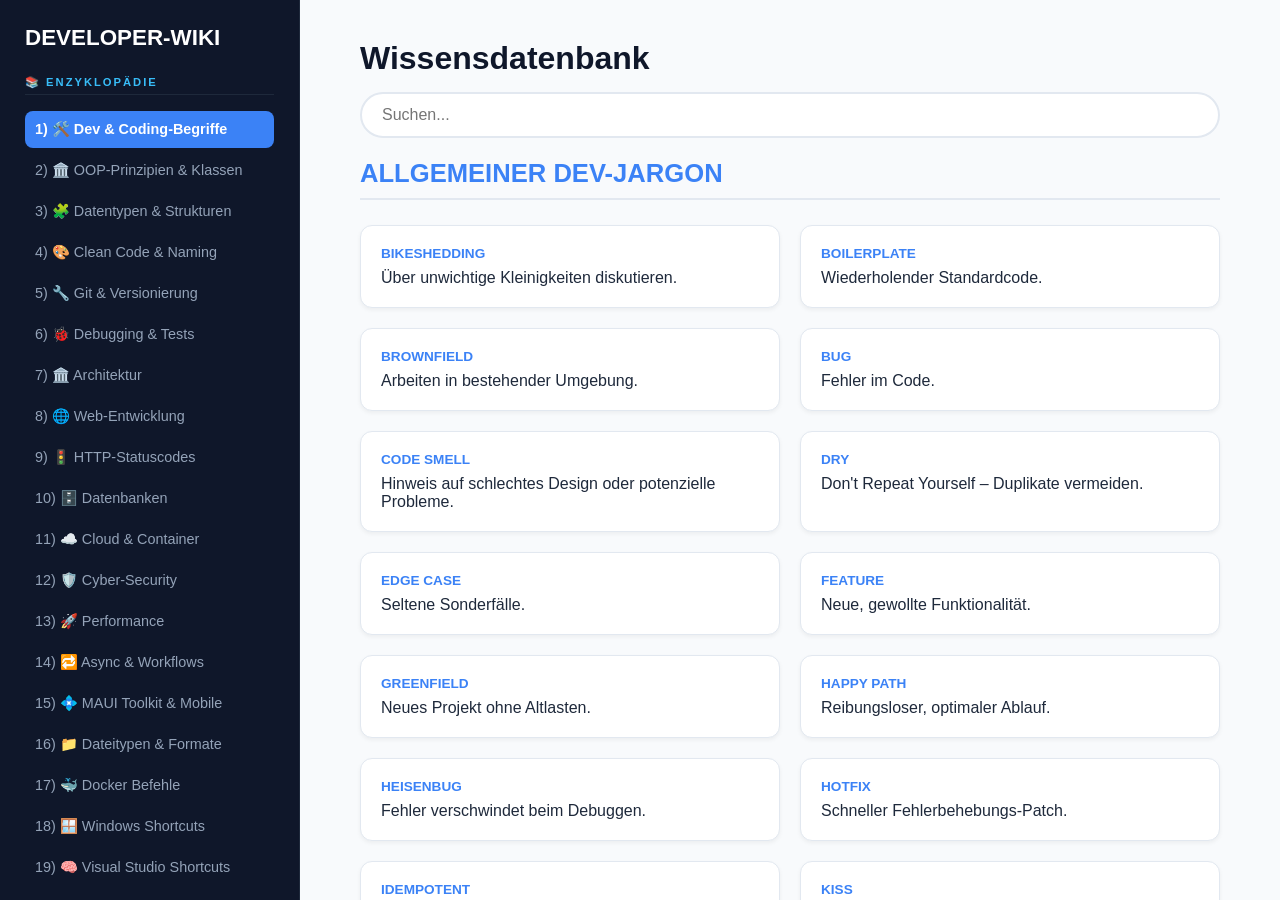
==== Developer-Wiki.html @ 73742b43 "Add files via upload" ====
<!DOCTYPE html>
<html lang="de">
<head>
    <meta charset="UTF-8">
    <meta name="viewport" content="width=device-width, initial-scale=1.0">
    <title>Developer-Wiki</title>
    <style>
        :root {
            --sidebar-w: 300px;
            --primary: #3b82f6;
            --bg: #0f172a;
            --content-bg: #f8fafc;
            --card: #ffffff;
            --text-dark: #1e293b;
            --accent: #38bdf8;
        }
        * { box-sizing: border-box; }
        body { font-family: 'Inter', sans-serif; background: var(--content-bg); color: var(--text-dark); margin: 0; display: flex; height: 100vh; overflow: hidden; }

        /* Sidebar Navigation */
        nav { width: var(--sidebar-w); background: var(--bg); height: 100%; padding: 25px; overflow-y: auto; color: #f1f5f9; flex-shrink: 0; border-right: 1px solid #1e293b; }
        nav h2 { font-size: 0.7rem; text-transform: uppercase; letter-spacing: 2px; color: var(--accent); margin: 25px 0 15px; border-bottom: 1px solid #1e293b; padding-bottom: 5px; }
        nav ul { list-style: none; padding: 0; }
        nav a { color: #94a3b8; text-decoration: none; display: block; padding: 10px; border-radius: 8px; font-size: 0.9rem; transition: 0.2s; cursor: pointer; margin-bottom: 4px; }
        nav a:hover { background: #495c7c; color: white;   transform: translateY(-3px);
            box-shadow: 0 10px 15px -3px rgba(0,0,0,0.1);}
        nav a.active { background: var(--primary); color: white; font-weight: bold; }

        /* Main Content */
        main { flex: 1; overflow-y: auto; padding: 40px 60px; display: flex; flex-direction: column; }
        .header-area { margin-bottom: 30px; }
        h1 { font-size: 2rem; margin: 0; color: #0f172a; }
        .search-box { width: 100%; padding: 12px 20px; border-radius: 30px; border: 2px solid #e2e8f0; font-size: 1rem; outline: none; margin-top: 15px; }

        /* SPA Logic */
        .content-section { display: none; animation: fadeIn 0.2s ease; }
        .content-section.active { display: block; }
        @keyframes fadeIn { from { opacity: 0; transform: translateY(5px); } to { opacity: 1; transform: translateY(0); } }
        .card:hover {
            transform: translateY(-3px);
            box-shadow: 0 10px 15px -3px rgba(0,0,0,0.1);
        }
        
        .card[onclick] {
        cursor: pointer;
        }

        .section-title { font-size: 1.6rem; color: var(--primary); margin-bottom: 25px; border-bottom: 2px solid #e2e8f0; padding-bottom: 10px; text-transform: uppercase; }
        .grid { display: grid; grid-template-columns: repeat(auto-fill, minmax(320px, 1fr)); gap: 20px; }
        .card { background: var(--card); padding: 20px; border-radius: 12px; border: 1px solid #e2e8f0; box-shadow: 0 2px 4px rgba(0,0,0,0.05); }
        .term { font-weight: bold; color: var(--primary); display: block; margin-bottom: 8px; text-transform: uppercase; font-size: 0.85rem; }
        .desc { font-size: 0.9rem; line-height: 1.5; color: #475569; }
        
        
        .content-section[style*="block"] .section-title {
        background: #e2e8f0;
        padding: 5px 15px;
        border-radius: 5px;
        }     


        /* CARDS KLICKBAR PLUS PDF */
        /* Das Modal-Hintergrund */
        .modal {
            display: none; 
            position: fixed; 
            z-index: 9999; 
            left: 0; top: 0; width: 100%; height: 100%;
            background-color: rgba(0,0,0,0.85); /* Dunkler Hintergrund */
            backdrop-filter: blur(5px); /* Schicker Unschärfe-Effekt */
        }

        /* Der Container für das PDF */
        .modal-content {
            position: relative;
            background-color: #fff;
            margin: 2% auto;
            width: 90%;
            height: 90%;
            border-radius: 8px;
            overflow: hidden;
        }

        /* Der Schließen-Button (X) */
        .close-btn {
            position: absolute;
            top: 10px;
            right: 20px;
            font-size: 35px;
            font-weight: bold;
            color: #333;
            cursor: pointer;
            z-index: 10001;
        }

        .worktime-card {
            cursor: default;
        }

        .worktime-card button {
            padding: 6px 10px;
            cursor: pointer;
        }

        .worktime-row {
            margin-top: 6px;
        }

        .worktime-card .hint {
            margin-left: 6px;
            opacity: 0.7;
            font-size: 0.9em;
        }

        .close-btn:hover { color: #ff0000; }

        #pdfFrame { width: 100%; height: 100%; border: none; }

    </style>
</head>
<body>

<nav>
    <div style="font-size: 1.4rem; font-weight: bold; color: white; margin-bottom: 20px;">DEVELOPER-WIKI</div>
    
    <h2>📚 Enzyklopädie</h2>
    <ul>
        <li><a onclick="show('sec1')" id="l-sec1" class="active">1) 🛠️ Dev & Coding‑Begriffe</a></li>
        <li><a onclick="show('sec2')" id="l-sec2">2) 🏛️ OOP‑Prinzipien & Klassen</a></li>
        <li><a onclick="show('sec3')" id="l-sec3">3) 🧩 Datentypen & Strukturen</a></li>
        <li><a onclick="show('sec4')" id="l-sec4">4) 🎨 Clean Code & Naming</a></li>   
        <li><a onclick="show('sec5')" id="l-sec5">5) 🔧 Git & Versionierung</a></li>
        <li><a onclick="show('sec6')" id="l-sec6">6) 🐞 Debugging & Tests</a></li>
        <li><a onclick="show('sec7')" id="l-sec7">7) 🏛️ Architektur</a></li>
        <li><a onclick="show('sec8')" id="l-sec8">8) 🌐 Web-Entwicklung</a></li>
        <li><a onclick="show('sec9')" id="l-sec9">9) 🚦 HTTP-Statuscodes</a></li>
        <li><a onclick="show('sec10')" id="l-sec10">10) 🗄️ Datenbanken</a></li>
        <li><a onclick="show('sec11')" id="l-sec11">11) ☁️ Cloud & Container</a></li>
        <li><a onclick="show('sec12')" id="l-sec12">12) 🛡️ Cyber‑Security</a></li>
        <li><a onclick="show('sec13')" id="l-sec13">13) 🚀 Performance</a></li>
        <li><a onclick="show('sec14')" id="l-sec14">14) 🔁 Async & Workflows</a></li>
        <li><a onclick="show('sec15')" id="l-sec15">15) 💠 MAUI Toolkit & Mobile</a></li>
        <li><a onclick="show('sec16')" id="l-sec16">16) 📁 Dateitypen & Formate</a></li>         
        <li><a onclick="show('sec17')" id="l-sec17">17) 🐳 Docker Befehle</a></li>                       
        <li><a onclick="show('sec18')" id="l-sec18">18) 🪟 Windows Shortcuts</a></li>
        <li><a onclick="show('sec19')" id="l-sec19">19) 🧠 Visual Studio Shortcuts</a></li>
        <li><a onclick="show('sec20')" id="l-sec20">20) 💥 CMD & PowerShell</a></li>
        <li><a onclick="show('sec21')" id="l-sec21">21) 🚛 BRUMMER Logistik</a></li>
        <li><a onclick="show('sec22')" id="l-sec22">22) 📱 HABBL Geräte</a></li>
        <li><a onclick="show('sec23')" id="l-sec23">23) 🧩 Tech‑Analogien</a></li> 
        <li><a onclick="show('sec24')" id="l-sec24">24) 🤡 Developer-Jokes</a></li>         
    </ul>
</nav>

<main>
    <div class="header-area">
        <h1 id="page-title">Wissensdatenbank</h1>
        <input type="text" class="search-box" id="search" placeholder="Suchen..." onkeyup="filter()">

    <!-- SEKTION 1: JARGON -->
    <div id="sec1" class="content-section active">
        <h2 class="section-title">Allgemeiner Dev-Jargon</h2>
        <div class="grid">
            <div class="card"><span class="term">Bikeshedding</span>Über unwichtige Kleinigkeiten diskutieren.</div>
            <div class="card"><span class="term">Boilerplate</span>Wiederholender Standardcode.</div>
            <div class="card"><span class="term">Brownfield</span>Arbeiten in bestehender Umgebung.</div>
            <div class="card"><span class="term">Bug</span>Fehler im Code.</div>
            <div class="card"><span class="term">Code Smell</span>Hinweis auf schlechtes Design oder potenzielle Probleme.</div>
            <div class="card"><span class="term">DRY</span>Don't Repeat Yourself – Duplikate vermeiden.</div>
            <div class="card"><span class="term">Edge Case</span>Seltene Sonderfälle.</div>
            <div class="card"><span class="term">Feature</span>Neue, gewollte Funktionalität.</div>
            <div class="card"><span class="term">Greenfield</span>Neues Projekt ohne Altlasten.</div>
            <div class="card"><span class="term">Happy Path</span>Reibungsloser, optimaler Ablauf.</div>
            <div class="card"><span class="term">Heisenbug</span>Fehler verschwindet beim Debuggen.</div>
            <div class="card"><span class="term">Hotfix</span>Schneller Fehlerbehebungs‑Patch.</div>
            <div class="card"><span class="term">Idempotent</span>Mehrfach ausgeführt = gleiches Ergebnis.</div>
            <div class="card"><span class="term">KISS</span>Keep It Simple, Stupid – Einfach halten.</div>
            <div class="card"><span class="term">Legacy Code</span>Alter, schwer wartbarer Code.</div>
            <div class="card"><span class="term">MVP</span>Minimum Viable Product – Minimales funktionsfähiges Produkt.</div>
            <div class="card"><span class="term">Patch</span>Kleine Softwarekorrektur.</div>
            <div class="card"><span class="term">PoC</span>Proof of Concept – Machbarkeitsnachweis.</div>
            <div class="card"><span class="term">Refactoring</span>Verbesserung der Code‑Struktur ohne Verhaltensänderung.</div>
            <div class="card"><span class="term">Regression</span>Fehler kehrt nach einer Änderung zurück.</div>
            <div class="card"><span class="term">Rubber Duck Debugging</span>Probleme laut erklären, um sie zu lösen.</div>
            <div class="card"><span class="term">Schrödinbug</span>Funktioniert nur solange man den Code nicht liest.</div>
            <div class="card"><span class="term">Side Effects</span>Nebenwirkungen einer Funktion.</div>
            <div class="card"><span class="term">Smoke Test</span>Schnelle Grundprüfung.</div>
            <div class="card"><span class="term">Technical Debt</span>Technische Schulden durch Abkürzungen oder alte Implementationen.</div>
            <div class="card"><span class="term">WET</span>Write Everything Twice – Gegenteil von DRY.</div>
            <div class="card"><span class="term">YAGNI</span>You Aren't Gonna Need It – Nicht Überentwickeln.</div>
            <div class="card"><span class="term">Yak Shaving</span>Ungeplante Nebenaufgaben erledigen.</div>     
        </div>
    </div>

    <!-- SEKTION 2: OOP -->
    <div id="sec2" class="content-section">
        <h2 class="section-title">OOP – Objektorientierte Programmierung</h2>
        <div class="grid">
            <div class="card"><span class="term">Abgeleitete Klasse</span>Subklasse, die Funktionen erweitert oder überschreibt.</div>
            <div class="card"><span class="term">Abstraktion</span>Reduzierung komplexer Systeme auf ihre Kernelemente.</div>
            <div class="card"><span class="term">Abstrakte Klasse</span>Klasse, die nicht instanziert werden kann.</div>
            <div class="card"><span class="term">Aggregate</span>Ein Verbund mehrerer Entities als Einheit.</div>
            <div class="card"><span class="term">Aggregation</span>Objekt hält Referenz auf andere Objekte – schwächer als Komposition.</div>
            <div class="card"><span class="term">Base</span>Zugriff auf implementierte Logik der Basisklasse.</div>
            <div class="card"><span class="term">Basisklasse</span>Die übergeordnete Klasse, von der geerbt wird.</div>
            <div class="card"><span class="term">Composition</span>Objekt enthält andere Objekte als Teil der Struktur.</div>
            <div class="card"><span class="term">Constructor Chaining</span>Ein Konstruktor ruft einen anderen auf.</div>
            <div class="card"><span class="term">Data Class / Record</span>OOP‑Typ speziell für immutable Daten.</div>
            <div class="card"><span class="term">Dependency</span>Eine Klasse benötigt eine andere Klasse als Abhängigkeit.</div>
            <div class="card"><span class="term">Dependency Injection</span>Abhängigkeiten werden von außen bereitgestellt.</div>
            <div class="card"><span class="term">Destruktor</span>Räumt Ressourcen beim Löschen des Objekts auf.</div>
            <div class="card"><span class="term">DTO</span>Data Transfer Object zum Datentransport.</div>
            <div class="card"><span class="term">Early Binding</span>Entscheidung über Methode zur Kompilierzeit.</div>
            <div class="card"><span class="term">Eigenschaft (Property)</span>Datenfeld mit Getter/Setter zum Lesen & Schreiben.</div>
            <div class="card"><span class="term">Entity</span>Objekt mit Identität (z.B. in DDD).</div>
            <div class="card"><span class="term">Feld (Field)</span>Variable im Inneren eines Objekts oder einer Klasse.</div>
            <div class="card"><span class="term">Generics</span>OOP‑Templates für beliebige Datentypen.</div>
            <div class="card"><span class="term">Getter/Setter</span>Steuern den Zugriff auf Eigenschaften.</div>
            <div class="card"><span class="term">Instanzierung</span>Erzeugung eines Objekts aus einer Klasse.</div>
            <div class="card"><span class="term">Interface</span>Reiner Vertrag aus Methoden ohne Implementierung.</div>
            <div class="card"><span class="term">Kapselung (Encapsulation)</span>Daten verstecken, nur kontrollierten Zugriff erlauben.</div>
            <div class="card"><span class="term">Klasse</span>Bauplan für Objekte mit Eigenschaften und Methoden.</div>
            <div class="card"><span class="term">Konstruktor</span>Spezielle Methode zur Initialisierung eines Objekts.</div>
            <div class="card"><span class="term">Late Binding</span>Entscheidung über Methode zur Laufzeit.</div>
            <div class="card"><span class="term">Liskov Substitution Principle</span>Subtypen müssen sich wie Basistypen verhalten.</div>
            <div class="card"><span class="term">Methode</span>Funktion innerhalb einer Klasse.</div>
            <div class="card"><span class="term">Methodenüberladung</span>Gleiche Methode, aber unterschiedliche Parameter.</div>
            <div class="card"><span class="term">Methodenüberschreibung</span>Implementierung einer geerbten Methode überschreiben.</div>
            <div class="card"><span class="term">Object Lifetime</span>Lebenszyklus einer Instanz von Erzeugung bis Zerstörung.</div>
            <div class="card"><span class="term">Objekt</span>Instanz einer Klasse, konkretes Exemplar im Speicher.</div>
            <div class="card"><span class="term">Open/Closed Principle</span>Erweiterbar, aber nicht veränderbar.</div>
            <div class="card"><span class="term">Override</span>Überschreibt eine virtuelle/abstrakte Methode.</div>
            <div class="card"><span class="term">Overriding vs. Hiding</span>Override ersetzt Verhalten – Hiding blendet es aus.</div>
            <div class="card"><span class="term">Polymorphie</span>Gleiches Interface, unterschiedliche Implementierung.</div>
            <div class="card"><span class="term">POCO</span>Plain Old CLR Object – einfache Datenklasse ohne Logik.</div>
            <div class="card"><span class="term">Readonly</span>Wert nach initialer Zuweisung nicht mehr veränderbar.</div>
            <div class="card"><span class="term">Reflection</span>Laufzeitinspektion von Typen & Metadaten.</div>
            <div class="card"><span class="term">Sealed</span>Verhindert weitere Vererbung einer Klasse.</div>
            <div class="card"><span class="term">SOLID Prinzipien</span>5 Grundprinzipien für sauberes OOP‑Design.</div>
            <div class="card"><span class="term">Static</span>Mitglied, das zur Klasse selbst statt zur Instanz gehört.</div>
            <div class="card"><span class="term">This</span>Referenz auf die aktuelle Instanz.</div>
            <div class="card"><span class="term">Vererbung</span>Eine Klasse übernimmt Eigenschaften/Methoden einer anderen.</div>
            <div class="card"><span class="term">Virtuelle Methode</span>Kann in Unterklassen überschrieben werden.</div>
        </div>
    </div>

    <!-- SEKTION 3: DATENTYPEN -->
    <div id="sec3" class="content-section">
        <h2 class="section-title">Datentypen</h2>
        <div class="grid">
            <div class="card"><span class="term">Anonymous Type</span>Zur Laufzeit erzeugter Datentyp ohne eigenen Namen.</div>
            <div class="card"><span class="term">Array</span>Fixe Liste mit gleicher Typzugehörigkeit.</div>
            <div class="card"><span class="term">BigInteger</span>Beliebig große Ganzzahlen.</div>
            <div class="card"><span class="term">Binary</span>Rohdaten (Bytes).</div>
            <div class="card"><span class="term">Binary Data Type</span>Speicherung von Dateien und Streams.</div>
            <div class="card"><span class="term">BitArray</span>Sammlung einzelner Bits.</div>
            <div class="card"><span class="term">Blob</span>Große binäre Daten (z.B. Dateien).</div>
            <div class="card"><span class="term">Boolean</span>Wahr/Falsch Werte (true/false).</div>
            <div class="card"><span class="term">Boolean Flag</span>Typ für logische Steuerparameter.</div>
            <div class="card"><span class="term">Byte</span>Kleiner 8‑Bit Wert.</div>
            <div class="card"><span class="term">Char</span>Ein einzelnes Unicode-Zeichen.</div>
            <div class="card"><span class="term">Class</span>Referenztyp, der Verhalten & Daten enthält.</div>
            <div class="card"><span class="term">Color</span>RGBA Farbdatenstruktur.</div>
            <div class="card"><span class="term">DateOnly</span>Nur Datum ohne Uhrzeit.</div>
            <div class="card"><span class="term">DateTime</span>Datum/Zeit Kombination.</div>
            <div class="card"><span class="term">Decimal</span>Exakte Dezimalzahl, ideal für Geldberechnungen.</div>
            <div class="card"><span class="term">Dictionary</span>Key-Value Datensammlung.</div>
            <div class="card"><span class="term">Discriminated Union</span>Funktionale Typherarchie.</div>
            <div class="card"><span class="term">Double</span>Gleitkommazahl mit doppelter Genauigkeit.</div>
            <div class="card"><span class="term">Dynamic</span>Typ zur Laufzeit bestimmt (dynamic).</div>
            <div class="card"><span class="term">Enum</span>Vordefinierter Satz benannter Konstanten.</div>
            <div class="card"><span class="term">Float</span>Gleitkommazahl mit einfacher Genauigkeit.</div>
            <div class="card"><span class="term">Guid</span>128‑Bit weltweit eindeutige ID.</div>
            <div class="card"><span class="term">HashSet</span>Mengenstruktur ohne Duplikate.</div>
            <div class="card"><span class="term">Integer</span>Ganzzahl ohne Nachkommastellen (z.B. int, long).</div>
            <div class="card"><span class="term">JSON Array</span>Liste beliebiger JSON‑Werte.</div>
            <div class="card"><span class="term">JSON Object</span>Strukturierter Datentyp für Web‑APIs.</div>
            <div class="card"><span class="term">List</span>Dynamische Liste von Elementen.</div>
            <div class="card"><span class="term">Matrix</span>Mehrdimensionale mathematische Struktur.</div>
            <div class="card"><span class="term">Memory</span>Verwendet für Puffer/Streaming‑Operationen.</div>
            <div class="card"><span class="term">Nullable</span>Datentyp, der zusätzlich „null“ annehmen kann.</div>
            <div class="card"><span class="term">Object</span>Basis‑Typ für alle .NET‑Datentypen (OOP‑Root).</div>
            <div class="card"><span class="term">Option Type</span>F# / funktional: Ein Wert oder None.</div>
            <div class="card"><span class="term">Pointer</span>Direkter Speicherzeiger (unsafe code).</div>
            <div class="card"><span class="term">Queue</span>FIFO Datenstruktur.</div>
            <div class="card"><span class="term">Record</span>Immutable Datenstruktur (C# 9+).</div>
            <div class="card"><span class="term">SByte</span>Signiertes Byte (-128 bis 127).</div>
            <div class="card"><span class="term">Short</span>16‑Bit Ganzzahl (signed).</div>
            <div class="card"><span class="term">Span</span>Leichterer Zugriff auf Speicherbereiche.</div>
            <div class="card"><span class="term">SQL Date</span>Datum ohne Uhrzeit in SQL.</div>
            <div class="card"><span class="term">SQL Decimal</span>Exakte Dezimalzahlen in SQL.</div>
            <div class="card"><span class="term">SQL Int</span>Integer‑Spaltentyp in SQL‑Datenbanken.</div>
            <div class="card"><span class="term">SQL NVarchar</span>Unicode‑Zeichenkette.</div>
            <div class="card"><span class="term">SQL Timestamp</span>Zeitstempel, meist als RowVersion.</div>
            <div class="card"><span class="term">SQL Varchar</span>Variable Zeichenkette.</div>
            <div class="card"><span class="term">Stack</span>LIFO Datenstruktur.</div>
            <div class="card"><span class="term">Stream</span>Abstraktion für sequenziellen Datenfluss.</div>
            <div class="card"><span class="term">String</span>Zeichenkette beliebiger Länge.</div>
            <div class="card"><span class="term">Struct</span>Werttyp, gespeichert im Stack.</div>
            <div class="card"><span class="term">TimeOnly</span>Nur Uhrzeit ohne Datum.</div>
            <div class="card"><span class="term">TimeSpan</span>Zeitspanne (Dauer).</div>
            <div class="card"><span class="term">Tuple</span>Sammlung verschiedener Werte ohne eigenen Typ.</div>
            <div class="card"><span class="term">UInt</span>32‑Bit Ganzzahl (unsigned).</div>
            <div class="card"><span class="term">ULong</span>64‑Bit Ganzzahl (unsigned).</div>
            <div class="card"><span class="term">UShort</span>16‑Bit Ganzzahl (unsigned).</div>
            <div class="card"><span class="term">ValueTuple</span>Moderne, performante Version des Tuple‑Typs.</div>
            <div class="card"><span class="term">Vector2 / Vector3</span>2D/3D Vektoren.</div>
            <div class="card"><span class="term">XML Node</span>Einzelner XML‑Elementknoten.</div>
        </div>
    </div>

    <!-- SEKTION 4: CLEANCODING -->
    <div id="sec4" class="content-section">
        <h2 class="section-title">🎨 Clean Code & Naming</h2>
        <div class="grid">
            <div class="card"><span class="term">camelCase</span>Variablen & Methoden (z.B. <code>myVariableName</code>).</div>
            <div class="card"><span class="term">PascalCase</span>Klassen & Typen (z.B. <code>MyClassName</code>).</div>
            <div class="card"><span class="term">kebab-case</span>URL-Pfade & CSS-Klassen (z.B. <code>my-style-class</code>).</div>
            <div class="card"><span class="term">SNAKE_CASE</span>Konstanten (z.B. <code>MAX_RETRY_COUNT</code>).</div>
            <div class="card"><span class="term">Boy Scout Rule</span>Hinterlasse den Code immer ein Stück sauberer, als du ihn vorgefunden hast.</div>
            <div class="card"><span class="term">S.O.L.I.D.</span>Fokus auf Wartbarkeit durch klare Zuständigkeiten.</div>
            <div class="card"><span class="term">Kommentare </span>C# // Kommentarfunktion für einen selber Notiz </div>
            <div class="card" onclick="openPDF('XMLDokumentation.pdf')"><span class="term" >XML Dokumentation </span>C# /// Kommentarfunktion für andere Entwickler Intellisense eingebettet</div>
            <div class="card" onclick="openPDF('XMLDokumentationsTags.pdf')"><span class="term" >XML Dokumentation Tags </span>C# /// TagsListe</div>
        </div>
    </div>   

    <!-- SEKTION 5: GIT -->
    <div id="sec5" class="content-section">
        <h2 class="section-title">Git & Versionskontrolle</h2>
        <div class="grid">
            <div class="card"><span class="term">Blame</span>Zeigt für jede Codezeile an, welcher Autor sie wann zuletzt geändert hat.</div>
            <div class="card"><span class="term">Branch</span>Ein isolierter, paralleler Entwicklungszweig für Features oder Bugfixes.</div>
            <div class="card"><span class="term">Cherry-Pick</span>Einen ganz gezielten, einzelnen Commit aus einem anderen Branch übernehmen.</div>
            <div class="card"><span class="term">Commit</span>Ein gespeicherter Schnappschuss (Snapshot) von Code-Änderungen inkl. Nachricht.</div>
            <div class="card"><span class="term">Conflict</span>Tritt auf, wenn zwei Personen dieselbe Zeile unterschiedlich geändert haben (Merge-Konflikt).</div>
            <div class="card"><span class="term">Detached HEAD</span>Zustand, in dem kein Branch ausgewählt ist, sondern direkt auf einem Commit gearbeitet wird.</div>
            <div class="card"><span class="term">Fast-Forward</span>Ein Merge, bei dem der Branch-Zeiger einfach auf den neuesten Commit verschoben wird.</div>
            <div class="card"><span class="term">Fetch</span>Ruft Informationen über Änderungen vom Server ab, ohne sie lokal zusammenzuführen.</div>
            <div class="card"><span class="term">Fork</span>Eine vollständige Kopie eines Repositories auf dem Server (oft für Open Source Beiträge).</div>
            <div class="card"><span class="term">Git Hooks</span>Skripte, die automatisch bei Ereignissen (z. B. vor einem Commit) ausgeführt werden.</div>
            <div class="card"><span class="term">Merge</span>Das Zusammenführen von Änderungen aus verschiedenen Zweigen zu einem gemeinsamen Stand.</div>
            <div class="card"><span class="term">Origin / Upstream</span>Standardname für den Hauptserver (Remote) vs. das Original-Repo bei einem Fork.</div>
            <div class="card"><span class="term">Pull</span>Kombination aus Fetch und Merge: Änderungen laden und sofort lokal einspielen.</div>
            <div class="card"><span class="term">Pull Request (PR)</span>Förmlicher Vorschlag, Code-Änderungen zu prüfen und in einen Hauptzweig zu mergen.</div>
            <div class="card"><span class="term">Push</span>Lokale Commits auf den entfernten Server (Remote) hochladen.</div>
            <div class="card"><span class="term">Rebase</span>Die Basis eines Branches auf einen neuen Startpunkt setzen, um eine lineare Historie zu erhalten.</div>
            <div class="card"><span class="term">Repository</span>Das gesamte Projektverzeichnis inklusive der kompletten Versionshistorie.</div>
            <div class="card"><span class="term">Squash</span>Mehrere kleine Commits zu einem einzigen, sauberen Commit zusammenfassen.</div>
            <div class="card"><span class="term">Stash</span>Aktuelle, unfertige Änderungen kurzzeitig in einen Zwischenspeicher ("Parkplatz") legen.</div>
            <div class="card"><span class="term">Tag</span>Ein fester, benannter Marker in der Historie, meist zur Kennzeichnung von Release-Versionen.</div>
        </div>
    </div>

    <!-- SEKTION 6: DEBUGGING & TESTS -->
    <div id="sec6" class="content-section">
        <h2 class="section-title">Debugging & Tests</h2>
        <div class="grid">      
            <div class="card"><span class="term">AAA-Pattern</span>Strukturierung von Tests in Arrange (Vorbereitung), Act (Ausführung) und Assert (Prüfung).</div>
            <div class="card"><span class="term">Assertion</span>Die erwartete Bedingung in einem Test; schlägt der Vergleich fehl, scheitert der Test.</div>
            <div class="card"><span class="term">BDD</span>Behavior Driven Development: Test-Schreibweise aus Nutzersicht (Given/When/Then).</div>
            <div class="card"><span class="term">Breakpoint</span>Manueller Haltepunkt im Code, um Variablen und Programmfluss live zu untersuchen.</div>
            <div class="card"><span class="term">Coverage</span>Testabdeckung: Prozentsatz des Quellcodes, der durch automatisierte Tests ausgeführt wurde.</div>
            <div class="card"><span class="term">E2E Test</span>End-to-End Test: Prüft einen kompletten Geschäftsprozess vom Start bis zum Ziel.</div>
            <div class="card"><span class="term">Fake</span>Eine einfache, funktionale Implementierung (z.B. In-Memory-DB statt echter Datenbank).</div>
            <div class="card"><span class="term">Flaky Test</span>Ein unzuverlässiger Test, der bei gleichem Code mal besteht und mal fehlschlägt.</div>
            <div class="card"><span class="term">Fuzzer</span>Automatisierter Test, der ein Programm mit massenhaft Zufallsdaten flutet, um Abstürze zu finden.</div>
            <div class="card"><span class="term">Hot Reload</span>Sofortige Übernahme von Code-Änderungen in die laufende App ohne kompletten Neustart.</div>
            <div class="card"><span class="term">Integration Test</span>Überprüft das korrekte Zusammenspiel zwischen zwei oder mehr Modulen oder Systemen.</div>
            <div class="card"><span class="term">Mock</span>Ein simulierter Ersatz für Abhängigkeiten, der Erwartungen über Aufrufe prüfen kann.</div>
            <div class="card"><span class="term">Mutation Testing</span>Verändert den Code minimal, um zu prüfen, ob die vorhandenen Tests diesen Fehler finden.</div>
            <div class="card"><span class="term">Profiling</span>Analyse der Laufzeit und des Speicherverbrauchs, um Performance-Engpässe zu finden.</div>
            <div class="card"><span class="term">Regression Test</span>Wiederholter Test nach Änderungen, um sicherzustellen, dass alte Funktionen noch arbeiten.</div>
            <div class="card"><span class="term">Smoke Test</span>Ein schneller Oberflächentest, um zu prüfen, ob die Basis-Funktionen überhaupt starten.</div>
            <div class="card"><span class="term">Snapshot Test</span>Vergleicht die aktuelle UI oder Datenstruktur mit einem gespeicherten "Soll-Zustand".</div>
            <div class="card"><span class="term">Stub</span>Ein minimaler Platzhalter, der auf Aufrufe lediglich mit festen Werten antwortet.</div>
            <div class="card"><span class="term">TDD</span>Test Driven Development: Der Test wird vor dem eigentlichen Funktionscode geschrieben.</div>
            <div class="card"><span class="term">Unit Test</span>Automatisierter Test der kleinstmöglichen Einheit (z. B. einer einzelnen Methode).</div>
            <div class="card"><span class="term">Watch</span>Überwachungstool im Debugger, das den Wert bestimmter Variablen permanent anzeigt.</div>            
        </div>
    </div>

    <!-- SEKTION 7: ARCHITEKTUR -->
    <div id="sec7" class="content-section">
        <h2 class="section-title">Software-Architektur</h2>
        <div class="grid">
            <div class="card"><span class="term">12‑Factor App</span>Best Practices für Cloud‑native Anwendungen.</div>
            <div class="card"><span class="term">Aggregator Pattern</span>Fasst Daten aus mehreren Services zu einer Antwort zusammen.</div>
            <div class="card"><span class="term">Anti‑Corruption Layer</span>Schützt das System vor schlechtem externen Datenmodell.</div>
            <div class="card"><span class="term">APIs as First Class Citizens</span>APIs sind zentrale Architekturbausteine.</div>
            <div class="card"><span class="term">Backend for Frontend (BFF)</span>Spezielle Backend‑Schicht pro Frontend‑App.</div>
            <div class="card"><span class="term">Blacklist / Whitelist Pattern</span>Kontrollmuster für erlaubte vs. blockierte Elemente.</div>
            <div class="card"><span class="term">Bridge Pattern</span>Koppelt Abstraktion von Implementierung los.</div>
            <div class="card"><span class="term">Builder Pattern</span>Baut komplexe Objekte Schritt für Schritt.</div>
            <div class="card"><span class="term">Bulkhead Isolation</span>Isoliert Systemteile, um Kaskadenfehler zu vermeiden.</div>
            <div class="card"><span class="term">Chain of Responsibility</span>Request wandert durch Handler‑Kette.</div>
            <div class="card"><span class="term">Circuit Breaker Pattern</span>Unterbricht fehlerhafte Service‑Calls, um Ausfallketten zu verhindern.</div>
            <div class="card"><span class="term">Clean Architecture</span>Architekturprinzip, das Fachlogik klar von Infrastruktur trennt.</div>
            <div class="card"><span class="term">Client-Side Composition</span>UI wird im Browser aus Micro‑Frontends zusammengesetzt.</div>
            <div class="card"><span class="term">Command / Query Bus</span>Zentrale Ausführung von Commands bzw. Abstraktion für lesende Abfragen.</div>
            <div class="card"><span class="term">Command Pattern</span>Befehle als Objekte, die ausgeführt oder gespeichert werden können.</div>
            <div class="card"><span class="term">Composite Pattern</span>Behandlung komplexer Baumstrukturen wie Einzelobjekte.</div>
            <div class="card"><span class="term">CQRS / Event Sourcing</span>Trennung von Lese- und Schreiboperationen (Read/Write Models) bzw. Speichern des Zustands per Events.</div>
            <div class="card"><span class="term">Data Mapper</span>Mapping zwischen Modellen und Datenbank.</div>
            <div class="card"><span class="term">DDD (Domain-Driven Design)</span>Fokus der Software-Struktur auf die fachliche Domäne und deren Logik.</div>
            <div class="card"><span class="term">DI (Dependency Injection)</span>Abhängigkeiten von außen in eine Klasse "hineinreichen".</div>
            <div class="card"><span class="term">Distributed Monolith</span>Microservices, die eigentlich wie ein Monolith funktionieren.</div>
            <div class="card"><span class="term">Domain Events</span>Ereignisse reagieren auf Änderungen im Domänenmodell.</div>
            <div class="card"><span class="term">Event Bus</span>Zentrale Verteilstelle für Events.</div>
            <div class="card"><span class="term">Event Storming</span>Workshop‑Methode zur Modellierung im DDD.</div>
            <div class="card"><span class="term">Eventual Consistency</span>System wird zeitversetzt konsistent — typisch für Microservices.</div>
            <div class="card"><span class="term">Facade Pattern</span>Vereinfachte API für komplexe Subsysteme.</div>
            <div class="card"><span class="term">Factory / Strategy Pattern</span>Muster zur Objekt-Erzeugung bzw. für austauschbare Algorithmen.</div>
            <div class="card"><span class="term">Feature Toggles</span>Features live an‑ oder abschalten.</div>
            <div class="card"><span class="term">Flyweight Pattern</span>Gemeinsame Nutzung gemeinsamer Daten zur Speicheroptimierung.</div>
            <div class="card"><span class="term">Gateway Pattern</span>Zentrale API‑Schnittstelle zu externen Systemen.</div>
            <div class="card"><span class="term">Hexagonale Architektur / Ports & Adapters</span>Isolation der Kernlogik durch "Ports & Adapters" von äußeren Einflüssen.</div>
            <div class="card"><span class="term">IoC (Inversion of Control)</span>Umkehrung der Kontrolle: Das Framework ruft den Code auf, nicht umgekehrt.</div>
            <div class="card"><span class="term">Layered Architecture</span>Klassische Schichtenarchitektur (UI → Service → Repo → DB).</div>
            <div class="card"><span class="term">Mediator Pattern</span>Zentraler Vermittler für Objektkommunikation.</div>
            <div class="card"><span class="term">Memento Pattern</span>Sichert und stellt Objektzustände wieder her.</div>
            <div class="card"><span class="term">Microkernel Architecture</span>Kernsystem + Plugins für erweiterbare Software.</div>
            <div class="card"><span class="term">Monolith vs. Microservices</span>Eine große, zentrale Anwendung vs. viele kleine, spezialisierte Dienste.</div>
            <div class="card"><span class="term">MVC / MVVM</span>Muster zur Trennung von Daten, Benutzeroberfläche und Logik.</div>
            <div class="card"><span class="term">Observer / Adapter Pattern</span>Muster für Event-Benachrichtigungen bzw. zur Herstellung von Kompatibilität.</div>
            <div class="card"><span class="term">Onion Architecture</span>Schichtenmodell, bei dem die Domäne im Zentrum steht.</div>
            <div class="card"><span class="term">Pipes & Filters</span>Verarbeitungskette, in der Daten durch Filter geleitet werden.</div>
            <div class="card"><span class="term">Proxy Pattern</span>Stellvertreter‑Objekt für Zugriffskontrolle, Caching oder Lazy Loading.</div>
            <div class="card"><span class="term">Repository Pattern</span>Abstraktionsebene für Datenzugriff.</div>
            <div class="card"><span class="term">Saga Pattern</span>Koordiniert verteilte Transaktionen in Microservices.</div>
            <div class="card"><span class="term">Server-Side Composition</span>Backend setzt UI‑Fragmente serverseitig zusammen.</div>
            <div class="card"><span class="term">Service Layer</span>Beinhaltet Geschäftslogik zwischen UI und Datenzugriff.</div>
            <div class="card"><span class="term">Service Mesh</span>Netzwerk‑Infrastruktur für Routing, MTLS und Observability.</div>
            <div class="card"><span class="term">Service Registry</span>Zentrales Verzeichnis aller Microservices.</div>
            <div class="card"><span class="term">Sidecar Pattern</span>Anhängender Prozess für Logging, Monitoring etc.</div>
            <div class="card"><span class="term">SOLID</span>5 Grundprinzipien für wartbares und flexibles Objekt-Design.</div>
            <div class="card"><span class="term">State Pattern</span>Objekte ändern Verhalten je nach internem Status.</div>
            <div class="card"><span class="term">Strangler Pattern</span>Altsystem Stück für Stück durch Neues ersetzen.</div>
            <div class="card"><span class="term">Template Method</span>Vorgegebener Algorithmus mit erweiterbaren Schritten.</div>
            <div class="card"><span class="term">Unit of Work</span>Bündelt Änderungen zu einer DB‑Transaktion.</div>
            <div class="card"><span class="term">Visitor Pattern</span>Trennt Operationen von Datenstrukturen.</div>
        </div>
    </div>

    <!-- SEKTION 8: WEB -->
    <div id="sec8" class="content-section">
        <h2 class="section-title">Web-Entwicklung</h2>
        <div class="grid">
            <div class="card"><span class="term">3-Tier Architecture</span>Strukturmodell bestehend aus Frontend, Backend und Datenbank.</div>
            <div class="card"><span class="term">Bot Protection</span>Maßnahmen zur Abwehr automatisierter Angriffe und Scraper.</div>
            <div class="card"><span class="term">Camo / Image Proxy</span>Sicheres Ausliefern von Bildern über einen zwischengeschalteten Proxy.</div>
            <div class="card"><span class="term">CDN</span>Global verteiltes Netzwerk für die schnelle Auslieferung von Web-Assets.</div>
            <div class="card"><span class="term">Code Splitting</span>Aufteilen des Codes in kleinere Pakete für optimierte Ladezeiten.</div>
            <div class="card"><span class="term">Content Delivery Optimization</span>Sammelbegriff für Techniken zur Minimierung von Web-Ladezeiten.</div>
            <div class="card"><span class="term">Content Negotiation</span>Mechanismus, bei dem Client und Server das beste Datenformat (z.B. JSON) aushandeln.</div>
            <div class="card"><span class="term">CORS</span>Sicherheitsmechanismus zur Steuerung von Ressourcen-Zugriffen fremder Domains.</div>
            <div class="card"><span class="term">CORS Preflight</span>Ein vorab gesendeter OPTIONS-Request zur Prüfung der Zugriffserlaubnis.</div>
            <div class="card"><span class="term">CSP (Content Security Policy)</span>Sicherheits-Header zur Abwehr von XSS durch strikte Quellen-Regeln.</div>
            <div class="card"><span class="term">CSR Hydration</span>Prozess, bei dem statisches Server-HTML im Browser wieder interaktiv wird.</div>
            <div class="card"><span class="term">Custom Elements</span>Möglichkeit, eigene HTML-Tags mit spezifischem Verhalten zu definieren.</div>
            <div class="card"><span class="term">Debouncing</span>Technik, die verhindert, dass eine Funktion bei schnellen Events zu oft feuert.</div>
            <div class="card"><span class="term">DNS Prefetch</span>Frühzeitiges Auflösen von Domainnamen im Hintergrund zur Latenzsenkung.</div>
            <div class="card"><span class="term">ETag</span>HTTP-Header-Wert zur effizienten Validierung von Browser-Caches.</div>
            <div class="card"><span class="term">GraphQL</span>API-Abfragesprache, bei der der Client die exakte Datenstruktur bestimmt.</div>
            <div class="card"><span class="term">HSTS</span>Sicherheits-Header, der den Browser zwingt, nur HTTPS-Verbindungen zu nutzen.</div>
            <div class="card"><span class="term">HTTP Caching</span>Steuerung der Speicherung von Inhalten über Cache-Control Header.</div>
            <div class="card"><span class="term">HTTP/2</span>Modernes Protokoll mit Multiplexing für parallele Übertragungen.</div>
            <div class="card"><span class="term">HTTP/3 (QUIC)</span>Nächste Protokoll-Generation auf UDP-Basis für noch schnellere Verbindungen.</div>
            <div class="card"><span class="term">iFrame Sandbox</span>Sicherheitsattribut zur Isolierung von eingebetteten Inhalten.</div>
            <div class="card"><span class="term">Isomorphic Rendering</span>Konzept, bei dem derselbe Code sowohl auf dem Server als auch im Client läuft.</div>
            <div class="card"><span class="term">JWT Authentication</span>Sichere Authentifizierung über signierte, zustandslose JSON-Token.</div>
            <div class="card"><span class="term">Lazy Loading</span>Verfahren, bei dem Ressourcen erst geladen werden, wenn sie im Sichtfeld sind.</div>
            <div class="card"><span class="term">Local Storage</span>Dauerhafter Browser-Speicher für einfache Daten ohne Ablaufdatum.</div>
            <div class="card"><span class="term">Micro API Gateways</span>Spezialisierte Vermittlungsschichten für einzelne Microservice-Bereiche.</div>
            <div class="card"><span class="term">Micro Frontends</span>Zerlegung einer Frontend-Anwendung in unabhängige, lieferbare Module.</div>
            <div class="card"><span class="term">Middleware</span>Logikschicht zwischen Request und Response zur Datenverarbeitung.</div>
            <div class="card"><span class="term">Multi-Tenant Architecture</span>Software-Modell, bei dem mehrere Kunden isoliert dieselbe Instanz nutzen.</div>
            <div class="card"><span class="term">OAuth2 PKCE</span>Erweiterter Sicherheitsstandard für Logins in mobilen Apps und SPAs.</div>
            <div class="card"><span class="term">OpenAPI / Swagger</span>Standardisierte Dokumentation und Beschreibung von REST-Schnittstellen.</div>
            <div class="card"><span class="term">Prefetching</span>Unverbindliches Laden von Ressourcen, die der Nutzer bald brauchen könnte.</div>
            <div class="card"><span class="term">Preloading</span>Priorisiertes Laden kritischer Ressourcen für den aktuellen Seitenaufruf.</div>
            <div class="card"><span class="term">Proxy</span>Zwischenstation, die Anfragen im Namen des Clients weiterleitet.</div>
            <div class="card"><span class="term">PWA</span>Web-Apps, die native Funktionen wie Offline-Modus und Push bieten.</div>
            <div class="card"><span class="term">Rate Limiting</span>Schutzmechanismus zur Begrenzung von API-Anfragen pro Zeiteinheit.</div>
            <div class="card"><span class="term">REST</span>Architekturstil für einfache, zustandslose Web-Schnittstellen via HTTP.</div>
            <div class="card"><span class="term">Reverse Proxy</span>Server, der Anfragen entgegennimmt und an interne Backend-Dienste verteilt.</div>
            <div class="card"><span class="term">Reverse Shell in Browser</span>Nutzung von Web-Technologien zur Fernsteuerung/Kommunikation.</div>
            <div class="card"><span class="term">Same-Origin Policy</span>Elementares Browser-Sicherheitskonzept gegen domainübergreifende Zugriffe.</div>
            <div class="card"><span class="term">SameSite Cookies</span>Attribut zum Schutz vor Cross-Site-Request-Forgery (CSRF).</div>
            <div class="card"><span class="term">Server-Sent Events (SSE)</span>Einseitiger Push-Kanal vom Server zum Browser für Echtzeit-Updates.</div>
            <div class="card"><span class="term">Service Worker</span>Skript, das im Hintergrund läuft und Offline-Features ermöglicht.</div>
            <div class="card"><span class="term">Session Storage</span>Kurzzeitiger Browser-Speicher, der beim Schließen des Tabs gelöscht wird.</div>
            <div class="card"><span class="term">Shadow DOM</span>Isolierter Teil des DOMs zur Kapselung von Komponenten-Styles.</div>
            <div class="card"><span class="term">Single Sign-On (SSO)</span>Zentrales Login-Verfahren für den Zugriff auf mehrere Webdienste.</div>
            <div class="card"><span class="term">SPA / MPA</span>Dynamische Single-Page-Apps vs. klassische Multi-Page-Anwendungen.</div>
            <div class="card"><span class="term">SSG</span>Vorausberechnung kompletter Webseiten als statische Dateien zur Build-Zeit.</div>
            <div class="card"><span class="term">SSR / CSR</span>Server-seitiges vs. Client-seitiges Erzeugen des HTML-Inhalts.</div>
            <div class="card"><span class="term">State Management</span>Architektur zur konsistenten Datenverwaltung über die gesamte UI hinweg.</div>
            <div class="card"><span class="term">SWR / React Query</span>Bibliotheken zur effizienten Synchronisation und zum Caching von API-Daten.</div>
            <div class="card"><span class="term">Throttling</span>Künstliche Begrenzung der Ausführungsfrequenz einer Funktion (z.B. Scroll-Events).</div>
            <div class="card"><span class="term">tRPC</span>Framework für typsichere API-Kommunikation zwischen Frontend und Backend.</div>
            <div class="card"><span class="term">URL Encoding</span>Umwandlung von Sonderzeichen in ein für URLs gültiges Format.</div>
            <div class="card"><span class="term">Vary Header</span>HTTP-Header, der dem Cache mitteilt, welche Header-Variationen wichtig sind.</div>
            <div class="card"><span class="term">Web Manifest</span>JSON-Datei mit Metadaten zur Installation einer PWA.</div>
            <div class="card"><span class="term">Web Components</span>Satz von Web-Standards zur Erstellung wiederverwendbarer UI-Elemente.</div>
            <div class="card"><span class="term">WebAssembly (WASM)</span>Binärformat, um rechenintensive Programme in nativer Speed im Browser auszuführen.</div>
            <div class="card"><span class="term">WebAuthn</span>Moderner Standard für passwortlose Logins mittels Biometrie oder Sicherheitsschlüssel.</div>
            <div class="card"><span class="term">WebSockets</span>Technologie für dauerhafte, bidirektionale Echtzeit-Kommunikation.</div>
        </div>
    </div>

    <!-- SEKTION 9: HTTP-STATUSCODES -->
    <div id="sec9" class="content-section">
        <h2 class="section-title">HTTP-Statuscodes</h2>
        <div class="grid">
            <div class="card"><span class="term">200 OK</span>Anfrage erfolgreich bearbeitet.</div>
            <div class="card"><span class="term">201 Created</span>Ressource wurde erfolgreich erstellt.</div>
            <div class="card"><span class="term">204 No Content</span>Erfolg, aber keine Daten im Body (z.B. nach Delete).</div>
            <div class="card"><span class="term">400 Bad Request</span>Ungültige Anfrage (Syntaxfehler).</div>
            <div class="card"><span class="term">401 Unauthorized</span>Authentifizierung fehlt oder ist ungültig.</div>
            <div class="card"><span class="term">403 Forbidden</span>Authentifiziert, aber keine Berechtigung für diese Aktion.</div>
            <div class="card"><span class="term">404 Not Found</span>Ressource nicht gefunden.</div>
            <div class="card"><span class="term">409 Conflict</span>Anfrage kollidiert mit aktuellem Serverstatus (z.B. Doublette).</div>
            <div class="card"><span class="term">429 Too Many Requests</span>Rate Limit überschritten.</div>
            <div class="card"><span class="term">500 Internal Error</span>Allgemeiner Serverfehler.</div>
            <div class="card"><span class="term">503 Service Unavailable</span>Server überlastet oder wegen Wartung down.</div>
        </div>
    </div>

    <!-- SEKTION 10: DATENBANKEN -->
    <div id="sec10" class="content-section">
        <h2 class="section-title">Datenbanken</h2>
        <div class="grid">
            <div class="card"><span class="term">1NF / 2NF / 3NF</span>Normalformen zur DB-Strukturierung.</div>
        <div class="card"><span class="term">ACID</span>Vier Grundregeln für sichere Transaktionen (Atomicity, Consistency, Isolation, Durability).</div>
        <div class="card"><span class="term">BASE</span>NoSQL-Prinzip: Basically Available, Soft-State, Eventual Consistency.</div>
        <div class="card"><span class="term">BCNF</span>Boyce-Codd-Normalform – strengere Variante von 3NF.</div>
        <div class="card"><span class="term">CAP Theorem</span>Consistency, Availability, Partition Tolerance – nur 2 gleichzeitig möglich.</div>
        <div class="card"><span class="term">Caching</span>Vorübergehendes Speichern häufiger Abfrageergebnisse im schnellen RAM.</div>
        <div class="card"><span class="term">Check Constraint</span>Validiert Werte beim Schreiben.</div>
        <div class="card"><span class="term">Cluster</span>Verbund mehrerer Datenbankserver für Lastverteilung.</div>
        <div class="card"><span class="term">Cursor</span>Row-by-Row Verarbeitung von Daten.</div>
        <div class="card"><span class="term">Data Lake</span>Rohdaten-Speicher ohne feste Struktur.</div>
        <div class="card"><span class="term">Data Warehouse</span>Zentrale Speicherung historischer Geschäftsdaten.</div>
        <div class="card"><span class="term">Deadlock</span>Zwei Transaktionen blockieren sich gegenseitig.</div>
        <div class="card"><span class="term">Denormalization</span>Bewusste Redundanz für Performance.</div>
        <div class="card"><span class="term">Document Store</span>NoSQL-Datenbanken, die JSON-ähnliche Dokumente speichern.</div>
        <div class="card"><span class="term">ELT</span>Extract – Load – Transform (Cloud-Optimiert).</div>
        <div class="card"><span class="term">ETL</span>Extract – Transform – Load für Daten integration.</div>
        <div class="card"><span class="term">Eventual Consistency</span>Daten werden zeitverzögert konsistent.</div>
        <div class="card"><span class="term">Failover</span>Automatischer Wechsel zu Backup-Datenbank.</div>
        <div class="card"><span class="term">Foreign Key</span>Beziehungsdefinition zwischen Tabellen.</div>
        <div class="card"><span class="term">Full Table Scan</span>Komplette Tabelle muss gelesen werden.</div>
        <div class="card"><span class="term">Graph Database</span>Datenbank, die Beziehungen als Erstklasse modelliert (z.B. Neo4j).</div>
        <div class="card"><span class="term">Hard Delete</span>Daten endgültig entfernen.</div>
        <div class="card"><span class="term">Hot Standby</span>Passiver Server, der sofort übernehmen kann.</div>
        <div class="card"><span class="term">In-Memory Database</span>Datenbank, die primär im RAM läuft (z.B. Redis).</div>
        <div class="card"><span class="term">Index</span>Spezielle Datenstruktur zur massiven Beschleunigung von Suchabfragen.</div>
        <div class="card"><span class="term">Index Scan</span>Lesen von Daten über Index.</div>
        <div class="card"><span class="term">Join</span>Befehl zur logischen Verknüpfung von Daten aus mehreren Tabellen.</div>
        <div class="card"><span class="term">Key-Value Store</span>Einfache NoSQL-Struktur mit Schlüssel → Wert.</div>
        <div class="card"><span class="term">Master-Master Replication</span>Mehrere Knoten können lesen & schreiben.</div>
        <div class="card"><span class="term">Master-Slave Replication</span>Primäre Schreibinstanz mit sekundären Leser-Einheiten.</div>
        <div class="card"><span class="term">Materialized View</span>Gespeicherte, physische Ergebnisse einer Abfrage.</div>
        <div class="card"><span class="term">Migration</span>Versionierte Skripte zur Änderung der Datenbankstruktur (Schema).</div>
        <div class="card"><span class="term">Normalization</span>Tabellenzerlegung zur Reduzierung von Redundanz.</div>
        <div class="card"><span class="term">OLAP</span>Analyseorientierte Datenbanken für Reporting.</div>
        <div class="card"><span class="term">OLTP</span>Operationales System für schnelle Schreiboperationen.</div>
        <div class="card"><span class="term">ORM</span>Mapper zwischen Objekten im Programmcode und Tabellen in der Datenbank.</div>
        <div class="card"><span class="term">Partition Key</span>Schlüssel, der die Datenverteilung bestimmt.</div>
        <div class="card"><span class="term">Partitionierung</span>Segmentierung großer Tabellen in handliche, logische Untereinheiten.</div>
        <div class="card"><span class="term">Primary Key</span>Eindeutiger Identifikator einer Zeile.</div>
        <div class="card"><span class="term">Query Cache</span>Zwischenspeichern fertiger Abfrageergebnisse.</div>
        <div class="card"><span class="term">Query Plan</span>Optimierter Ausführungsplan einer Abfrage.</div>
        <div class="card"><span class="term">RDBMS</span>Relationales Datenbanksystem auf Basis von Tabellen.</div>
        <div class="card"><span class="term">Replication</span>Kopieren von Daten über mehrere Server zur Ausfallsicherheit.</div>
        <div class="card"><span class="term">Row Lock</span>Sperrt eine Zeile während Transaktionen.</div>
        <div class="card"><span class="term">Sharded Key Range</span>Aufteilung anhand eines Schlüsselbereichs.</div>
        <div class="card"><span class="term">Sharding</span>Horizontales Aufteilen einer Datenbank auf mehrere physische Server.</div>
        <div class="card"><span class="term">Soft Delete</span>Markieren statt physisch löschen.</div>
        <div class="card"><span class="term">SQL / NoSQL</span>Strukturierte Abfragesprache für Tabellen vs. flexible Dokumente/Key-Values.</div>
        <div class="card"><span class="term">Stored Procedure</span>Gespeicherte DB-Funktion mit Logik.</div>
        <div class="card"><span class="term">Strong Consistency</span>Sofortige, synchrone Konsistenz.</div>
        <div class="card"><span class="term">Table Lock</span>Sperrt eine komplette Tabelle.</div>
        <div class="card"><span class="term">Tablespace</span>Physischer Speicherbereich für DB-Objekte.</div>
        <div class="card"><span class="term">Transaction Isolation Level</span>Steuert parallele Lesekonflikte.</div>
        <div class="card"><span class="term">Trigger</span>Automatische Ausführung bei DB-Ereignissen.</div>
        <div class="card"><span class="term">TTL (Time to Live)</span>Ablaufzeit für Datensätze.</div>
        <div class="card"><span class="term">Unique Constraint</span>Wert darf nur einmal vorkommen.</div>
        <div class="card"><span class="term">Upsert</span>Insert oder Update, je nach Existenz.</div>
        <div class="card"><span class="term">View</span>Dynamische, virtuelle Abfrage auf Tabellen.</div>
        <div class="card"><span class="term">Wide Column Store</span>NoSQL-Systeme mit spaltenorientierten Familien (z.B. Cassandra).</div>
        <div class="card"><span class="term">Write-Ahead Logging (WAL)</span>Änderungen zuerst ins Log, dann ins DB-File.</div>
        </div>
    </div>

    <!-- SEKTION 11: CLOUD & CONTAINER -->
    <div id="sec11" class="content-section">
        <h2 class="section-title">Cloud & Container</h2>
        <div class="grid">
            <div class="card"><span class="term">Affinity / Anti-Affinity</span>Regeln, welche Pods zusammen (oder getrennt) auf Nodes laufen.</div>
            <div class="card"><span class="term">Auto Scaling</span>Automatische Anpassung von Ressourcen basierend auf der Last.</div>
            <div class="card"><span class="term">Bicep / Terraform</span>IaC-Tools zur deklarativen Infrastruktur-Steuerung (Azure vs. Multi-Cloud).</div>
            <div class="card"><span class="term">Block / BLOB Storage</span>Festplatten-Ersatz für VMs vs. günstiger Objektspeicher für Dateien.</div>
            <div class="card"><span class="term">Blue-Green Deployment</span>Zwei identische Umgebungen für risikofreie Versionswechsel.</div>
            <div class="card"><span class="term">Canary Deployment</span>Schrittweise Auslieferung neuer Versionen an kleine Nutzergruppen.</div>
            <div class="card"><span class="term">Cloud Native</span>Software-Design, das gezielt Cloud-Vorteile (Skalierung, Resilienz) nutzt.</div>
            <div class="card"><span class="term">Cluster Autoscaler</span>Passt die Anzahl der physischen Nodes im K8s-Cluster an.</div>
            <div class="card"><span class="term">ConfigMap / Secrets</span>Konfigurationsdaten für Pods (Unkritisch vs. Verschlüsselt).</div>
            <div class="card"><span class="term">Container</span>Isolierte, leichtgewichtige Laufzeitumgebung für Anwendungen.</div>
            <div class="card"><span class="term">Container Registry</span>Zentrales Repository zum Speichern von Container-Images.</div>
            <div class="card"><span class="term">DaemonSet</span>Garantiert, dass ein bestimmter Pod auf jedem Node des Clusters läuft.</div>
            <div class="card"><span class="term">Declarative Configuration</span>Beschreibung des Zielzustands statt einzelner Befehle.</div>
            <div class="card"><span class="term">Docker & Image</span>Plattform für Container und deren statische Baupläne (Abbilder).</div>
            <div class="card"><span class="term">Edge / Fog Computing</span>Datenverarbeitung nahe der Quelle vs. verteilte Zwischenschicht.</div>
            <div class="card"><span class="term">FaaS / Serverless</span>Ereignisgesteuerte Funktionsausführung ohne Server-Verwaltung.</div>
            <div class="card"><span class="term">Health Probe</span>Automatischer Check, ob ein Container noch lebt oder bereit ist.</div>
            <div class="card"><span class="term">Helm / Chart</span>Paketmanager für Kubernetes inkl. fertiger Deployment-Vorlagen.</div>
            <div class="card"><span class="term">Horizontal Scaling</span>Leistungssteigerung durch Hinzufügen weiterer Instanzen.</div>
            <div class="card"><span class="term">Hybrid / Multi-Cloud</span>Mix aus On-Premise/Cloud vs. Nutzung mehrerer Cloud-Anbieter.</div>
            <div class="card"><span class="term">IaaS / PaaS / SaaS</span>Ebenen der Cloud-Dienste: Infrastruktur, Plattform oder fertige Software.</div>
            <div class="card"><span class="term">IaC (Infrastructure as Code)</span>Infrastruktur-Verwaltung durch versionierbaren Programmiercode.</div>
            <div class="card"><span class="term">Immutable Infrastructure</span>Server werden bei Änderungen ersetzt, niemals im Betrieb modifiziert.</div>
            <div class="card"><span class="term">Infrastructure Drift</span>Abweichung zwischen realer Infrastruktur und IaC-Konfiguration.</div>
            <div class="card"><span class="term">Ingress Controller</span>Verwaltet den externen Zugriff (Routing/SSL) auf Cluster-Services.</div>
            <div class="card"><span class="term">Init / Sidecar Container</span>Hilfs-Container für Setup-Tasks vs. begleitende Logging/Proxy-Dienste.</div>
            <div class="card"><span class="term">Job / CronJob</span>Einmalige vs. zeitgesteuerte Aufgaben im Kubernetes-Cluster.</div>
            <div class="card"><span class="term">Kubelet</span>Der Agent, der auf jedem Node die Container-Ausführung steuert.</div>
            <div class="card"><span class="term">Kubernetes (K8s)</span>De-facto Standard zur Orchestrierung großer Container-Landschaften.</div>
            <div class="card"><span class="term">Load Balancer</span>Gleichmäßige Verteilung des Traffics auf mehrere Instanzen.</div>
            <div class="card"><span class="term">Node</span>Ein einzelner Server (virtuell oder physisch) innerhalb eines Clusters.</div>
            <div class="card"><span class="term">Persistent Volume</span>Dauerhafter Speicherplatz, der Container-Neustarts überlebt.</div>
            <div class="card"><span class="term">Pod & Deployment</span>Kleinste K8s-Einheit vs. Strategie für deren Auslieferung.</div>
            <div class="card"><span class="term">Pod Eviction</span>Erzwungenes Entfernen eines Pods (z.B. bei Ressourcenmangel).</div>
            <div class="card"><span class="term">Rollback / Rolling Update</span>Rückkehr zur Vorversion vs. schrittweise Aktualisierung im Betrieb.</div>
            <div class="card"><span class="term">Service Account</span>Digitale Identität für Anwendungen innerhalb von Kubernetes.</div>
            <div class="card"><span class="term">Service Mesh</span>Infrastruktur-Layer für sichere Kommunikation zwischen Microservices.</div>
            <div class="card"><span class="term">StatefulSet</span>Verwaltet Pods, die eine feste Identität oder festen Speicher benötigen.</div>
            <div class="card"><span class="term">Vertical Scaling</span>Leistungssteigerung durch Aufrüsten einer bestehenden Maschine.</div>
            <div class="card"><span class="term">VM (Virtuelle Maschine)</span>Vollständige Hardware-Emulation inklusive eigenem Betriebssystem.</div>
        </div>
    </div>

    <!-- SEKTION 12: SICHERHEIT -->
    <div id="sec12" class="content-section">
        <h2 class="section-title">Sicherheit (Cyber-Security)</h2>
        <div class="grid">
            <div class="card"><span class="term">ABAC</span>Zugriffskontrolle basierend auf Attributen (Zeit, Ort, Gerät).</div>
            <div class="card"><span class="term">Access Token Theft</span>Diebstahl von Sitzungsschlüsseln zur Identitätsübernahme.</div>
            <div class="card"><span class="term">Attack Surface</span>Summe aller Angriffsvektoren eines Systems.</div>
            <div class="card"><span class="term">AuthN / AuthZ</span>Identitätsprüfung (Wer?) vs. Rechteprüfung (Was?).</div>
            <div class="card"><span class="term">Backdoor</span>Heimlicher Systemzugang unter Umgehung der Sicherung.</div>
            <div class="card"><span class="term">Blue Team</span>Defensive Experten zur Angriffsabwehr.</div>
            <div class="card"><span class="term">Botnet</span>Netzwerk gekaperter Rechner für Massenangriffe (DDoS).</div>
            <div class="card"><span class="term">Brute Force</span>Automatisches Durchprobieren aller Passwortkombinationen.</div>
            <div class="card"><span class="term">Certificate Pinning</span>Erzwingt ein spezifisches SSL-Zertifikat gegen MITM-Angriffe.</div>
            <div class="card"><span class="term">CSP</span>Browser-Richtlinie gegen XSS und Data Injection.</div>
            <div class="card"><span class="term">CSRF</span>Befehlsausführung im Namen eines eingeloggten Nutzers.</div>
            <div class="card"><span class="term">CVE / CVSS</span>Standardliste für Schwachstellen / Bewertungsskala (0-10).</div>
            <div class="card"><span class="term">Dictionary Attack</span>Angriff mittels Listen bekannter Passwörter.</div>
            <div class="card"><span class="term">DLP</span>Schutz vor unbefugtem Abfluss sensibler Daten.</div>
            <div class="card"><span class="term">Endpoint Protection</span>Sicherheitssoftware direkt auf PCs und Mobilgeräten.</div>
            <div class="card"><span class="term">Exploit</span>Code, der eine spezifische Sicherheitslücke ausnutzt.</div>
            <div class="card"><span class="term">Firewall</span>Netzwerkfilter basierend auf IP- oder Port-Regeln.</div>
            <div class="card"><span class="term">Hardening</span>Systemabsicherung durch Deaktivierung unnötiger Dienste.</div>
            <div class="card"><span class="term">Honeypot</span>Lockvogel-System zur Analyse von Angreifern.</div>
            <div class="card"><span class="term">IDS / IPS</span>Angriffserkennung (Alarm) vs. Angriffsverhinderung (Block).</div>
            <div class="card"><span class="term">Input Validation</span>Filterung eingehender Daten gegen Schadcode (Injection).</div>
            <div class="card"><span class="term">JWT</span>Signierter Datensatz zur Statusübertragung zwischen Servern.</div>
            <div class="card"><span class="term">MAC</span>Zentral gesteuerte, unumgehbare Zugriffskontrolle.</div>
            <div class="card"><span class="term">Malware</span>Sammelbegriff für Viren, Trojaner und Spyware.</div>
            <div class="card"><span class="term">MITM</span>Angreifer fängt Kommunikation zwischen zwei Partnern ab.</div>
            <div class="card"><span class="term">MTLS</span>Gegenseitige Zertifikatsprüfung (Server und Client).</div>
            <div class="card"><span class="term">OAuth2 / OIDC</span>Protokolle für Datenzugriff (Scopes) und Identität (ID-Token).</div>
            <div class="card"><span class="term">Output Encoding</span>Neutralisierung von Sonderzeichen vor der HTML-Ausgabe.</div>
            <div class="card"><span class="term">Password Salting</span>Zufallswerte pro User gegen Rainbow-Table-Angriffe.</div>
            <div class="card"><span class="term">Penetration Test</span>Autorisierter Hackerangriff zur Schwachstellensuche.</div>
            <div class="card"><span class="term">Peppering</span>Globaler Geheimwert im Code zur Hash-Absicherung.</div>
            <div class="card"><span class="term">Phishing / Whaling</span>Betrug per Mail (Allgemein vs. gezielt auf Führungsebene).</div>
            <div class="card"><span class="term">Privilege Escalation</span>Unbefugtes Erweitern von Nutzerrechten (horizontal/vertikal).</div>
            <div class="card"><span class="term">Purple Team</span>Zusammenarbeit von Angriff (Red) und Verteidigung (Blue).</div>
            <div class="card"><span class="term">Ransomware</span>Verschlüsselungstrojaner mit Lösegeldforderung.</div>
            <div class="card"><span class="term">Rate Limiting</span>Drosselung von Anfragen zum DoS-Schutz.</div>
            <div class="card"><span class="term">RBAC</span>Rechtevergabe basierend auf vordefinierten Rollen.</div>
            <div class="card"><span class="term">Red Team</span>Offensive Experten simulieren reale Hackerangriffe.</div>
            <div class="card"><span class="term">Refresh Token Rotation</span>Einmalige Nutzung von Refresh-Tokens zur Erhöhung der Sicherheit.</div>
            <div class="card"><span class="term">Replay Attack</span>Wiederholung abgefangener, eigentlich gültiger Netzwerkdaten.</div>
            <div class="card"><span class="term">Rootkit</span>Tarn-Malware, die tief im Betriebssystem nistet.</div>
            <div class="card"><span class="term">SAST / DAST</span>Code-Analyse (Statisch) vs. Laufzeit-Test (Dynamisch).</div>
            <div class="card"><span class="term">SCA</span>Prüfung von Drittanbieter-Libraries auf bekannte Lücken.</div>
            <div class="card"><span class="term">Session Hijacking</span>Übernahme einer aktiven Websitzung (Cookie-Diebstahl).</div>
            <div class="card"><span class="term">SIEM</span>Zentrale Überwachung und Korrelation von Sicherheitslogs.</div>
            <div class="card"><span class="term">SQL Injection</span>Einschleusen von Datenbankbefehlen über Eingabefelder.</div>
            <div class="card"><span class="term">SSO</span>Zentrale Anmeldung für mehrere unabhängige Dienste.</div>
            <div class="card"><span class="term">Threat Modeling</span>Systematische Analyse potenzieller Bedrohungsszenarien.</div>
            <div class="card"><span class="term">TLS</span>Verschlüsselungsstandard für Internetverbindungen (HTTPS).</div>
            <div class="card"><span class="term">WAF</span>Schutzwall speziell für Web-Traffic (Filtert XSS/SQLi).</div>
            <div class="card"><span class="term">Zero-Day</span>Lücke ohne verfügbaren Patch (Tag Null der Entdeckung).</div>
        </div>
    </div>

    <!-- SEKTION 13: PERFORMANCE -->
    <div id="sec13" class="content-section">
        <h2 class="section-title">Performance & Skalierung</h2>
        <div class="grid">
            <div class="card"><span class="term">Auto Scaling</span>Automatisches Hinzufügen oder Entfernen von Instanzen basierend auf der aktuellen Systemlast.</div>
            <div class="card"><span class="term">Backpressure</span>Ein Mechanismus, der die Eingangsrate von Daten drosselt, wenn das verarbeitende System überlastet ist.</div>
            <div class="card"><span class="term">Bottleneck</span>Ein Engpass in der Kette (z. B. CPU, RAM oder Disk-I/O), der die Gesamtgeschwindigkeit des Systems limitiert.</div>
            <div class="card"><span class="term">Bulkhead Pattern</span>Abkapselung von Ressourcen (wie Schotten in einem Schiff), um zu verhindern, dass ein Fehler in einem Dienst das gesamte System mitreißt.</div>
            <div class="card"><span class="term">Cache Hit</span>Ein erfolgreicher Zugriff auf den Cache – die Daten wurden sofort gefunden und geliefert.</div>
            <div class="card"><span class="term">Cache Miss</span>Die angefragten Daten liegen nicht im Cache und müssen zeitaufwendig aus der Originalquelle (z. B. DB) geladen werden.</div>
            <div class="card"><span class="term">Cache Stampede</span>Ein Ereignis, bei dem sehr viele Clients gleichzeitig dieselben (gerade abgelaufenen) Daten anfragen und so das Backend überlasten.</div>
            <div class="card"><span class="term">Cache Warming</span>Das gezielte Befüllen des Caches mit wichtigen Daten vor der eigentlichen Nutzung, um Kaltstarts zu vermeiden.</div>
            <div class="card"><span class="term">Caching</span>Das Vorhalten von häufig benötigten Ergebnissen in einem schnellen Zwischenspeicher (RAM).</div>
            <div class="card"><span class="term">CDN (Content Delivery Network)</span>Ein geografisch verteiltes Netz von Servern, das statische Inhalte (Bilder, JS) vom nächstgelegenen Standort an den Nutzer liefert.</div>
            <div class="card"><span class="term">Circuit Breaker</span>Ein Schutzschalter, der Anfragen an einen fehlerhaften Dienst sofort abbricht, um dem System Zeit zur Erholung zu geben.</div>
            <div class="card"><span class="term">Cold Start</span>Die Verzögerung beim ersten Aufruf einer Serverless-Funktion, wenn die Laufzeitumgebung erst neu initialisiert werden muss.</div>
            <div class="card"><span class="term">Connection Pooling</span>Die Wiederverwendung bestehender Datenbankverbindungen, statt für jede Anfrage eine teure neue Verbindung aufzubauen.</div>
            <div class="card"><span class="term">CPU Bound</span>Ein Prozess, dessen Geschwindigkeit primär durch die Rechenleistung des Prozessors begrenzt wird.</div>
            <div class="card"><span class="term">Degraded Mode</span>Ein Zustand, in dem ein System trotz Fehlern weiterläuft, aber unwichtige Funktionen (z. B. Empfehlungen) abschaltet, um stabil zu bleiben.</div>
            <div class="card"><span class="term">Distributed Cache</span>Ein Cache-System (z. B. Redis), das über mehrere Server hinweg geteilt wird und für alle Instanzen verfügbar ist.</div>
            <div class="card"><span class="term">Exponential Backoff</span>Eine Strategie für Wiederholungsversuche (Retries), bei der die Wartezeit zwischen den Versuchen exponentiell ansteigt.</div>
            <div class="card"><span class="term">Failover Routing</span>Das automatische Umleiten des Datenverkehrs auf ein Backup-System, falls der primäre Server ausfällt.</div>
            <div class="card"><span class="term">Head-of-Line Blocking</span>Ein Zustand, in dem eine langsame oder hängende Anfrage alle nachfolgenden Anfragen in der Warteschlange blockiert.</div>
            <div class="card"><span class="term">Horizontal Scaling</span>Erhöhung der Kapazität durch Hinzufügen weiterer Server/Instanzen (Scale Out).</div>
            <div class="card"><span class="term">Hot Partition</span>Ein Problem beim Sharding, bei dem ein einzelner Datenknoten unverhältnismäßig viel Last erhält (Schieflage).</div>
            <div class="card"><span class="term">Hot Path</span>Ein hochfrequentierter und performance-kritischer Teil des Quellcodes, der maximal optimiert werden muss.</div>
            <div class="card"><span class="term">I/O Bound</span>Ein Prozess, der die meiste Zeit auf Eingabe-/Ausgabe-Operationen (Netzwerk, Festplatte) wartet.</div>
            <div class="card"><span class="term">Jitter</span>Das Hinzufügen von Zufallswerten zu Backoff-Zeiten, um zu verhindern, dass viele Clients nach einem Fehler exakt gleichzeitig einen Retry senden.</div>
            <div class="card"><span class="term">Latency (Latenz)</span>Die zeitliche Verzögerung zwischen dem Absenden einer Anfrage und dem Erhalt der Antwort.</div>
            <div class="card"><span class="term">Latency Budget</span>Die maximal erlaubte Zeitverzögerung, die für jeden einzelnen Verarbeitungsschritt in einer Kette vorgesehen ist.</div>
            <div class="card"><span class="term">Load Balancing Algorithm</span>Strategien zur Lastverteilung (z. B. Round Robin, Least Connections oder IP-Hashing).</div>
            <div class="card"><span class="term">Load Shedding</span>Das bewusste Verwerfen von weniger wichtigen Anfragen, um den Kern des Systems vor dem Totalabsturz zu bewahren.</div>
            <div class="card"><span class="term">Memoization</span>Eine Optimierungstechnik, bei der die Rückgabewerte teurer Funktionen für bestimmte Eingabeparameter im Speicher abgelegt werden.</div>
            <div class="card"><span class="term">P99 Latency</span>Eine Metrik, die besagt, dass 99 % aller Anfragen schneller als ein bestimmter Wert sind (wichtig für die Tail Latency).</div>
            <div class="card"><span class="term">Prefetching</span>Das proaktive Laden von Daten in den Speicher, kurz bevor die Anwendung sie voraussichtlich anfordern wird.</div>
            <div class="card"><span class="term">Preloading</span>Das explizite Laden von kritischen Ressourcen beim Start der Anwendung, um spätere Ruckler zu vermeiden.</div>
            <div class="card"><span class="term">QoS (Quality of Service)</span>Die Priorisierung bestimmter Datenpakete oder Nutzergruppen gegenüber anderen, um wichtige Dienste bevorzugt zu behandeln.</div>
            <div class="card"><span class="term">Queue Depth</span>Die Anzahl der aktuell in einer Warteschlange befindlichen Aufgaben, die noch nicht verarbeitet wurden.</div>
            <div class="card"><span class="term">Rate Limiting</span>Die Begrenzung der maximal erlaubten Anfragen pro Nutzer oder Zeitfenster zum Schutz der Infrastruktur.</div>
            <div class="card"><span class="term">Read Replica</span>Eine Kopie der Hauptdatenbank, die ausschließlich für Leseanfragen genutzt wird, um den Hauptknoten zu entlasten.</div>
            <div class="card"><span class="term">Resource Throttling</span>Die künstliche Begrenzung von Ressourcen (CPU, RAM, Bandbreite) für bestimmte Prozesse oder Nutzer.</div>
            <div class="card"><span class="term">Retry Policy</span>Regelsatz, der festlegt, wann und wie oft eine fehlgeschlagene Operation automatisch wiederholt wird.</div>
            <div class="card"><span class="term">Sharding</span>Die horizontale Partitionierung von Datenbanken, bei der Daten über viele eigenständige Server verteilt werden.</div>
            <div class="card"><span class="term">SLA (Service Level Agreement)</span>Ein Vertrag zwischen Anbieter und Kunde, der die garantierte Verfügbarkeit und Leistung rechtlich festlegt.</div>
            <div class="card"><span class="term">SLI (Service Level Indicator)</span>Eine konkrete Messgröße (z. B. Latenz in ms), die zur Überprüfung der Systemleistung genutzt wird.</div>
            <div class="card"><span class="term">SLO (Service Level Objective)</span>Das interne Ziel für einen SLI (z. B. "99,9 % aller Requests müssen unter 200 ms liegen").</div>
            <div class="card"><span class="term">Tail Latency</span>Die Antwortzeit für das langsamste Perzentil der Nutzer (z. B. P99 oder P99.9), oft verursacht durch Garbage Collection oder Netzstörungen.</div>
            <div class="card"><span class="term">Thread Pool</span>Eine Sammlung von im Voraus erstellten Threads, die bereitstehen, um Aufgaben effizient ohne Erzeugungskosten abzuarbeiten.</div>
            <div class="card"><span class="term">Throttling</span>Die absichtliche Verlangsamung eines Prozesses (z. B. Datenrate), um das System stabil zu halten oder Kosten zu begrenzen.</div>
            <div class="card"><span class="term">Throughput (Durchsatz)</span>Die Menge an erfolgreich verarbeiteten Einheiten (z. B. Anfragen oder MB) pro Zeiteinheit.</div>
            <div class="card"><span class="term">Throughput Degradation</span>Ein Leistungsabfall, bei dem das System trotz steigender Last immer weniger Anfragen erfolgreich abschließt.</div>
            <div class="card"><span class="term">Throughput Scaling</span>Die gezielte Erhöhung der Hardware-Ressourcen, um eine höhere Anzahl paralleler Anfragen zu bewältigen.</div>
            <div class="card"><span class="term">Vertical Scaling</span>Erhöhung der Leistung durch Aufrüstung der Hardware einer einzelnen Maschine (mehr CPU/RAM) (Scale Up).</div>
            <div class="card"><span class="term">Warm Cache Ratio</span>Der Prozentsatz der Anfragen, die direkt aus einem bereits "warmen" Cache bedient werden konnten.</div>
            <div class="card"><span class="term">Warm Start</span>Ein schneller Start einer Serverless-Funktion, da eine bereits initialisierte Instanz im Speicher verfügbar ist.</div>
            <div class="card"><span class="term">Write Back Cache</span>Schreibzugriffe erfolgen zuerst in den Cache und werden erst später gesammelt in die Datenbank geschrieben (sehr schnell).</div>
            <div class="card"><span class="term">Write Through Cache</span>Schreibzugriffe erfolgen gleichzeitig in den Cache und in die Datenbank (höhere Datensicherheit).</div>
        </div>
    </div>

    <!-- SEKTION 14: ASYNC -->
    <div id="sec14" class="content-section">
        <h2 class="section-title">Nebenläufigkeit & Asynchronität</h2>
        <div class="grid">
            <div class="card"><span class="term">Async / Await</span>Schlüsselwörter für die einfache Steuerung asynchroner Programmflüsse.</div>
            <div class="card"><span class="term">Async I/O</span>Asynchroner Zugriff auf Eingabe/Ausgabe, ohne den Thread während des Wartens zu blockieren.</div>
            <div class="card"><span class="term">Async Lock</span>Asynchrone Sperre, die den Task pausiert, aber den Thread für andere Aufgaben freigibt.</div>
            <div class="card"><span class="term">Async Stream</span>Asynchroner Datenstrom (IAsyncEnumerable), der Werte nacheinander liefert, sobald sie bereit sind.</div>
            <div class="card"><span class="term">Asynchronous Pipeline</span>Datenfluss-Modell, bei dem verschiedene Stufen einer Aufgabe parallel verarbeitet werden.</div>
            <div class="card"><span class="term">Atomic Operation</span>Unteilbare Operation auf CPU-Ebene, die nicht durch andere Threads unterbrochen werden kann.</div>
            <div class="card"><span class="term">Auto Reset Event</span>Synchronisationsobjekt, das nach einer Freigabe automatisch wieder in den gesperrten Zustand springt.</div>
            <div class="card"><span class="term">Awaitable</span>Ein Objekt (wie Task oder ValueTask), auf das mit dem await-Operator gewartet werden kann.</div>
            <div class="card"><span class="term">Backpressure</span>Mechanismus zur Flusssteuerung, um ein System vor Überlastung durch zu viele eingehende Daten zu schützen.</div>
            <div class="card"><span class="term">Barrier</span>Ein Synchronisationspunkt, an dem mehrere Threads aufeinandertreffen müssen, bevor sie gemeinsam fortfahren.</div>
            <div class="card"><span class="term">Blocking Call</span>Ein Funktionsaufruf, der den aktuellen Thread komplett anhält, bis die Operation abgeschlossen ist.</div>
            <div class="card"><span class="term">Cancellation Token</span>Ein Signal-Objekt, mit dem laufende asynchrone Operationen sicher abgebrochen werden können.</div>
            <div class="card"><span class="term">Concurrent Queue</span>Eine thread-sichere Warteschlange, die parallele Lese- und Schreibzugriffe erlaubt.</div>
            <div class="card"><span class="term">Continuation</span>Ein Codeblock, der automatisch ausgeführt wird, sobald eine asynchrone Operation beendet ist.</div>
            <div class="card"><span class="term">Countdown Event</span>Ein Synchronisationsobjekt, das einen Thread blockiert, bis eine bestimmte Anzahl an Tasks abgeschlossen ist.</div>
            <div class="card"><span class="term">Critical Section</span>Ein Codebereich, der zur Vermeidung von Fehlern niemals von mehr als einem Thread gleichzeitig betreten werden darf.</div>
            <div class="card"><span class="term">Deadlock</span>Ein Zustand, in dem sich zwei oder mehr Prozesse gegenseitig blockieren, weil jeder auf eine Ressource wartet, die der andere hält.</div>
            <div class="card"><span class="term">Event Loop</span>Der Kernmechanismus (z. B. in NodeJS), der asynchrone Ereignisse nacheinander abarbeitet.</div>
            <div class="card"><span class="term">Fiber</span>Ein extrem leichtgewichtiger "Thread", der vom Programm selbst und nicht vom Betriebssystem verwaltet wird.</div>
            <div class="card"><span class="term">Green Thread</span>Ein von einer Laufzeitumgebung (VM) verwalteter Thread, der auf Betriebssystem-Threads abgebildet wird.</div>
            <div class="card"><span class="term">Immutable Object</span>Ein Objekt, dessen Zustand nach der Erstellung nicht mehr geändert werden kann – dadurch ist es von Natur aus thread-sicher.</div>
            <div class="card"><span class="term">Livelock</span>Ein Zustand, in dem Prozesse zwar aktiv auf Ereignisse reagieren, sich aber gegenseitig so beeinflussen, dass kein echter Fortschritt erzielt wird.</div>
            <div class="card"><span class="term">Lock-Free Algorithm</span>Ein Algorithmus, der ohne explizite Sperren (Locks) auskommt, um maximale Performance zu erzielen.</div>
            <div class="card"><span class="term">Main Thread</span>Der primäre Thread einer Anwendung, der den Startpunkt bildet und oft für die Programmlogik zuständig ist.</div>
            <div class="card"><span class="term">Manual Reset Event</span>Ein Signal-Objekt, das so lange offen bleibt, bis es manuell wieder in den gesperrten Zustand gesetzt wird.</div>
            <div class="card"><span class="term">Memory Fence</span>Eine Barriere, die sicherstellt, dass Speicheroperationen in der korrekten Reihenfolge für alle Threads sichtbar werden.</div>
            <div class="card"><span class="term">Message Queue</span>Ein System zum asynchronen Austausch von Nachrichten zwischen verschiedenen Programmteilen oder Diensten.</div>
            <div class="card"><span class="term">Monitor</span>Ein High-Level-Synchronisationsmechanismus, der exklusiven Zugriff auf ein Objekt garantiert.</div>
            <div class="card"><span class="term">Mutex</span>Ein "Mutual Exclusion"-Objekt (gegenseitiger Ausschluss), das als exklusive Sperre für Ressourcen dient.</div>
            <div class="card"><span class="term">Non-Blocking Call</span>Ein Aufruf, der sofort zurückkehrt, auch wenn die Operation im Hintergrund noch läuft; der Thread bleibt frei.</div>
            <div class="card"><span class="term">Out-of-Order Execution</span>Ein Performance-Feature moderner CPUs, bei dem Befehle zur Effizienzsteigerung nicht strikt in der programmierten Reihenfolge ausgeführt werden.</div>
            <div class="card"><span class="term">Parallel LINQ (PLINQ)</span>Eine Erweiterung von LINQ, die Abfragen automatisch auf mehrere CPU-Kerne verteilt.</div>
            <div class="card"><span class="term">Parallel.For</span>Ein Programmierkonstrukt, das die Iterationen einer Schleife automatisch parallel auf mehreren Threads ausführt.</div>
            <div class="card"><span class="term">Producer-Consumer</span>Ein Entwurfsmuster, bei dem ein Thread Daten erzeugt und ein anderer diese asynchron verarbeitet.</div>
            <div class="card"><span class="term">Queue</span>Eine Warteschlange zur geordneten, sequenziellen Abarbeitung von Aufgaben (First-In-First-Out).</div>
            <div class="card"><span class="term">Race Condition</span>Ein Fehler, bei dem das Endergebnis vom unvorhersehbaren zeitlichen Ablauf paralleler Operationen abhängt.</div>
            <div class="card"><span class="term">Scheduler Priority</span>Die Rangfolge, nach der das Betriebssystem entscheidet, welcher Thread als Nächstes Rechenzeit erhält.</div>
            <div class="card"><span class="term">Semaphore</span>Ein Zählmechanismus, der den gleichzeitigen Zugriff auf eine begrenzte Anzahl von Ressourcen regelt.</div>
            <div class="card"><span class="term">SemaphoreSlim</span>Eine leichtgewichtigere .NET-Variante des Semaphors, optimiert für kurze Wartezeiten innerhalb einer Anwendung.</div>
            <div class="card"><span class="term">Speculative Execution</span>Die Vorwegnahme von Berechnungen durch die CPU, bevor sicher ist, ob das Ergebnis überhaupt benötigt wird.</div>
            <div class="card"><span class="term">Spinlock</span>Eine Sperre, bei der ein Thread in einer engen Schleife aktiv wartet, statt sich schlafen zu legen (effizient bei sehr kurzen Wartezeiten).</div>
            <div class="card"><span class="term">Task</span>Eine logische Abstraktion für eine asynchrone Operation, die im Gegensatz zum Thread vom Framework verwaltet wird.</div>
            <div class="card"><span class="term">Task Scheduler</span>Die Komponente, die entscheidet, wann und auf welchem Thread ein Task tatsächlich ausgeführt wird.</div>
            <div class="card"><span class="term">Thread</span>Die kleinste vom Betriebssystem verwaltete Ausführungseinheit eines Programms.</div>
            <div class="card"><span class="term">Thread Affinity</span>Die Bindung einer Operation an einen ganz bestimmten Thread (z. B. müssen UI-Elemente oft im UI-Thread bleiben).</div>
            <div class="card"><span class="term">Thread Context Switch</span>Der rechenintensive Vorgang, bei dem die CPU den aktuellen Thread-Zustand speichert und zu einem anderen Thread wechselt.</div>
            <div class="card"><span class="term">Thread Pool</span>Ein Reservoir an bereits erstellten Threads, die für neue Aufgaben wiederverwendet werden, um Erzeugungskosten zu sparen.</div>
            <div class="card"><span class="term">Thread Pool Queue</span>Die interne Warteschlange des Thread Pools, in der Aufgaben auf einen freien Thread warten.</div>
            <div class="card"><span class="term">Thread Starvation</span>Ein Problem, bei dem ein Thread niemals Rechenzeit erhält, weil andere Threads ständig bevorzugt werden.</div>
            <div class="card"><span class="term">Thread-Safe</span>Code, der garantiert korrekt funktioniert, auch wenn er von mehreren Threads gleichzeitig ausgeführt wird.</div>
            <div class="card"><span class="term">UI Thread</span>Ein spezieller Thread, der ausschließlich für die Verarbeitung von Benutzereingaben und die Aktualisierung der Oberfläche zuständig ist.</div>
            <div class="card"><span class="term">Wait-Free</span>Die stärkste Garantie für Algorithmen: Jeder Thread wird garantiert nach einer festen Anzahl von Schritten fertig, unabhängig von anderen Threads.</div>
            <div class="card"><span class="term">Work Stealing</span>Ein Algorithmus im Scheduler, bei dem untätige Threads Aufgaben von überlasteten Threads "stehlen", um die CPU-Last zu verteilen.</div>
            <div class="card"><span class="term">Worker Thread</span>Ein Hintergrund-Thread, der rechenintensive Aufgaben übernimmt, ohne die Benutzeroberfläche zu blockieren.</div>
        </div>
    </div>

    <!-- SEKTION 15: MAUI & MOBILE -->
    <div id="sec15" class="content-section">
        <h2 class="section-title">MAUI & Mobile</h2>
        <div class="grid">
            <div class="card"><span class="term">Absolute Layout</span>Pixelgenaue Positionssteuerung von UI-Elementen.</div>
            <div class="card"><span class="term">App Icon Management</span>Plattformübergreifende Verwaltung von Icons.</div>
            <div class="card"><span class="term">App Lifecycle</span>Ereignisse beim Wechsel von Vordergrund ↔ Hintergrund.</div>
            <div class="card"><span class="term">Behaviors</span>Wiederverwendbare UI-Logik an Controls anhängen.</div>
            <div class="card"><span class="term">BindableProperty</span>Eigenschaft, die für XAML-Datenbindung verwendet wird.</div>
            <div class="card"><span class="term">Blazor Hybrid</span>Web-Komponenten (Razor) direkt in MAUI-Apps verwenden.</div>
            <div class="card"><span class="term">CarouselView</span>Swipebare Ansicht für mehrere Seiten oder Bilder.</div>
            <div class="card"><span class="term">CollectionView</span>Liste mit hoher Performance und Template-Unterstützung.</div>
            <div class="card"><span class="term">Command</span>Bindbare UI-Aktion ohne Code-Behind.</div>
            <div class="card"><span class="term">ContentPage</span>Standard-Page für einzelne Screens.</div>
            <div class="card"><span class="term">ContentView</span>Wiederverwendbares UI-Element zur Code-Strukturierung.</div>
            <div class="card"><span class="term">Cross-Platform APIs</span>Gemeinsame APIs wie GPS, Kamera, Speicherzugriff.</div>
            <div class="card"><span class="term">DataTemplate Selector</span>Dynamische Auswahl verschiedener UI-Templates.</div>
            <div class="card"><span class="term">Deep Linking</span>Startet App direkt auf bestimmter Seite/Parametern.</div>
            <div class="card"><span class="term">Dependency Injection</span>Native .NET-DI direkt in MAUI integriert.</div>
            <div class="card"><span class="term">DependencyService</span>MAUI-eigener Service zum Aufruf plattformspezifischer Funktionen.</div>
            <div class="card"><span class="term">Effects</span>Plattformabhängige UI-Effekte erweitern Steuerelemente.</div>
            <div class="card"><span class="term">Essentials API</span>Sammlung von Gerätefunktionen wie Batterie, Sensoren, Standort.</div>
            <div class="card"><span class="term">FlexLayout</span>Flexibles Layout ähnlich CSS Flexbox.</div>
            <div class="card"><span class="term">FontImageSource</span>Icons aus Font-Dateien direkt in Buttons/Labels.</div>
            <div class="card"><span class="term">Gesture Binding</span>Touchgesten an Commands binden.</div>
            <div class="card"><span class="term">Gesture Recognizer</span>Steuerung von Touch-Gesten (Tap, Swipe, Pinch).</div>
            <div class="card"><span class="term">Grid Layout</span>Strukturiertes Container-Layout mit Zeilen/Spalten.</div>
            <div class="card"><span class="term">Handlers</span>Ersetzen Renderer und steuern die Verbindung zwischen MAUI-Kontrolle und nativen UI-Elementen.</div>
            <div class="card"><span class="term">Horizontal Stack Layout</span>Horizontales Anordnen von Elementen.</div>
            <div class="card"><span class="term">Hot Restart</span>Rapid Development → Änderungen ohne kompletten Rebuild testen.</div>
            <div class="card"><span class="term">Hybrid WebView</span>Kombiniert HTML/JS mit nativen Funktionen.</div>
            <div class="card"><span class="term">INotifyPropertyChanged</span>Benachrichtigt UI über Datenänderungen im ViewModel.</div>
            <div class="card"><span class="term">MasterDetailPage (Legacy)</span>Früheres Seitenlayout mit Menü + Inhalt.</div>
            <div class="card"><span class="term">Maui Program</span>Startup-Konfiguration wie DI, Fonts, Handler.</div>
            <div class="card"><span class="term">MAUI</span>Multi-platform App UI: Framework für Cross-Platform .NET Apps.</div>
            <div class="card"><span class="term">Modal Navigation</span>Seiten als „Popup“ über anderen anzeigen.</div>
            <div class="card" onclick="openPDF('MVVM.pdf')"><span class="term">MVVM</span>Architekturansatz: Model‑View‑ViewModel</div>
            <div class="card"><span class="term">Native Embedding</span>Native Android/iOS Views in MAUI einbetten.</div>
            <div class="card"><span class="term">NavigationPage</span>Klassisches Stack-Navigationsmodell.</div>
            <div class="card"><span class="term">ObservableCollection</span>Dynamische Liste, die Änderungen an die UI meldet.</div>
            <div class="card"><span class="term">Permissions</span>Systemzugriffsrechte wie Kamera, Standort, Mikrofon.</div>
            <div class="card"><span class="term">Platform Render Override</span>Plattformspezifisches Custom Rendering.</div>
            <div class="card"><span class="term">Platform-Specifics</span>MAUI-APIs für gerätespezifische Implementierungen.</div>
            <div class="card"><span class="term">Preferences</span>Key-Value Speicher für App-Einstellungen.</div>
            <div class="card"><span class="term">Relative Layout</span>Elementpositionierung relativ zu anderen Elementen.</div>
            <div class="card"><span class="term">Renderer (Legacy)</span>Älteres Xamarin-UI-Modell, ersetzt durch MAUI-Handler.</div>
            <div class="card"><span class="term">Responsive Layout</span>UI passt sich verschiedenen Auflösungen an.</div>
            <div class="card"><span class="term">Secure Storage</span>Verschlüsselter Speicher für sensible Daten.</div>
            <div class="card"><span class="term">Shell Appearance</span>Globale Styling-Optionen für Titel, Farben, Navbar.</div>
            <div class="card"><span class="term">Shell Flyout</span>Seitliches Navigationsmenü für komplexe Apps.</div>
            <div class="card"><span class="term">Shell Navigation</span>Modernes Navigationsmodell in MAUI für klare URI-basierte Navigation.</div>
            <div class="card"><span class="term">Shell Routing</span>Ermöglicht URL-basierte Seitenaufrufe im MAUI-Shell-System.</div>
            <div class="card"><span class="term">Shell Tabbar</span>Tab-Navigation für mobile Anwendungen.</div>
            <div class="card"><span class="term">Splash Screen</span>Startbild der App vor dem ersten Rendern.</div>
            <div class="card"><span class="term">TabbedPage</span>Seite mit Tabs für mobile Multi-Ansichten.</div>
            <div class="card"><span class="term">Triggers</span>UI-Veränderungen basierend auf Bedingungen.</div>
            <div class="card"><span class="term">Two-Pane Layout</span>Optimiertes Design für Dual-Screen oder Sidebar-Strukturen.</div>
            <div class="card"><span class="term">Vertical Stack Layout</span>Vertikales Stapeln von UI-Elementen.</div>
            <div class="card"><span class="term">View</span>UI‑Schicht. Enthält XAML und ausschließlich Darstellung.</div>
            <div class="card"><span class="term">ViewFactory</span>Mechanismus zum dynamischen Erstellen von Views + ViewModels. Perfekt für Desktop‑Layouts.</div>
            <div class="card"><span class="term">ViewModel</span>Logik‑Schicht der UI. Bereitstellung von Commands, State, Bindings.</div>
            <div class="card"><span class="term">Visual State Manager</span>UI-Zustände definieren (z.B. focused, disabled).</div>
            <div class="card"><span class="term">WinUI 3</span>Windows‑Runtime‑UI‑System, Basis für MAUI Windows‑Apps.</div>
            <div class="card"><span class="term">XAML</span>Extensible Application Markup Language für das UI-Design.</div>
        </div>
    </div>

    <!-- SEKTION 16: DATEITYPEN -->
    <div id="sec16" class="content-section">
        <h2 class="section-title">Dateitypen & Formate</h2>
        <div class="grid">
            <div class="card"><span class="term">7Z</span>Hoch effizientes Archivformat.</div>
            <div class="card"><span class="term">APK</span>Android App Installer.</div>
            <div class="card"><span class="term">AVI</span>Älteres Videoformat ohne moderne Codecs.</div>
            <div class="card"><span class="term">BAT</span>Windows-Batch Skript.</div>
            <div class="card"><span class="term">BIN</span>Binärdaten ohne festes Format.</div>
            <div class="card"><span class="term">CER</span>Zertifikatsformat für Trust Stores.</div>
            <div class="card"><span class="term">CRT</span>Zertifikatsdatei (Public Key).</div>
            <div class="card"><span class="term">CSV</span>Zeilenbasierte, kommagetrennte Daten.</div>
            <div class="card"><span class="term">CSS</span>Stylesheet für visuelle Gestaltung.</div>
            <div class="card"><span class="term">DLL</span>Dynamische Bibliothek (Windows).</div>
            <div class="card"><span class="term">DOCX</span>Microsoft Word Dokument.</div>
            <div class="card"><span class="term">EXE</span>Windows ausführbare Datei.</div>
            <div class="card"><span class="term">FLAC</span>Lossless Audioformat.</div>
            <div class="card"><span class="term">GIF</span>Animiertes / statisches Bildformat.</div>
            <div class="card"><span class="term">GZ</span>Gzip-Komprimierung.</div>
            <div class="card"><span class="term">HTML</span>Markup-Sprache für Webseiten.</div>
            <div class="card"><span class="term">IMG</span>Rohes Datenträgerabbild.</div>
            <div class="card"><span class="term">INI</span>Einfaches Konfigurationsformat mit Sektionen.</div>
            <div class="card"><span class="term">IPA</span>iOS App Installer (Apple).</div>
            <div class="card"><span class="term">ISO</span>Image einer CD/DVD.</div>
            <div class="card"><span class="term">JPG / JPEG</span>Komprimiertes Bildformat.</div>
            <div class="card"><span class="term">JS</span>JavaScript-Datei mit Code.</div>
            <div class="card"><span class="term">JSON</span>Strukturiertes Textformat für Daten (JavaScript Object Notation).</div>
            <div class="card"><span class="term">JSONL</span>Zeilenbasierte JSON‑Einträge.</div>
            <div class="card"><span class="term">KEY</span>Privater Verschlüsselungsschlüssel.</div>
            <div class="card"><span class="term">LOG</span>Textdatei für System- oder Anwendungslogs.</div>
            <div class="card"><span class="term">MD (Markdown)</span>Leichtes Textformat mit Strukturierungssyntax.</div>
            <div class="card"><span class="term">MKV</span>Flexibles Containerformat für Videos.</div>
            <div class="card"><span class="term">MOV</span>Apple QuickTime Videoformat.</div>
            <div class="card"><span class="term">MP3</span>Audioformat mit Verlustkompression.</div>
            <div class="card"><span class="term">MP4</span>Videoformat mit H.264/H.265 Codec.</div>
            <div class="card"><span class="term">ODS</span>OpenDocument Tabellenformat.</div>
            <div class="card"><span class="term">ODT</span>OpenDocument Textformat.</div>
            <div class="card"><span class="term">P12 / PFX</span>Zertifikatscontainer inkl. Private Key.</div>
            <div class="card"><span class="term">PDF</span>Portables Dokumentformat.</div>
            <div class="card"><span class="term">PNG</span>Bildformat mit Transparenz.</div>
            <div class="card"><span class="term">PPTX</span>PowerPoint Präsentation.</div>
            <div class="card"><span class="term">PS1</span>PowerShell-Skript.</div>
            <div class="card"><span class="term">RAR</span>Proprietäres Archivformat.</div>
            <div class="card"><span class="term">RAW</span>Unkomprimierte Bildrohdaten.</div>
            <div class="card"><span class="term">SH</span>Bash-Shellskript.</div>
            <div class="card"><span class="term">SO</span>Shared Library unter Linux.</div>
            <div class="card"><span class="term">SVG</span>Vektor-Grafikformat.</div>
            <div class="card"><span class="term">TAR</span>Archivformat, häufig unter Linux.</div>
            <div class="card"><span class="term">TOML</span>Modernes, klar strukturiertes Config-Format.</div>
            <div class="card"><span class="term">TS</span>TypeScript – typisiertes JavaScript.</div>
            <div class="card"><span class="term">TSV</span>Tabulatorgetrennte Tabelle.</div>
            <div class="card"><span class="term">TXT</span>Reine Textdatei ohne Formatierung.</div>
            <div class="card"><span class="term">WAV</span>Unkomprimiertes Audioformat.</div>
            <div class="card"><span class="term">WEBP</span>Moderne Bildkompression.</div>
            <div class="card"><span class="term">XLSX</span>Excel Arbeitsmappe.</div>
            <div class="card"><span class="term">XML</span>Hierarchisches Datenformat mit Tags.</div>
            <div class="card"><span class="term">YAML</span>Lesbares Konfigurationsformat mit Einrückungen.</div>
            <div class="card"><span class="term">YML</span>Alternative Schreibweise für YAML.</div>
            <div class="card"><span class="term">ZIP</span>Komprimiertes Archiv.</div>
        </div>
    </div>     
        
    <!-- SEKTION 17: DOCKER BEFEHLE -->
    <div id="sec17" class="content-section">
        <h2 class="section-title">Docker Befehle</h2>
        <div class="grid">
            <div class="card"><span class="term">docker ps</span>Listet alle aktuell laufenden Container auf.</div>
            <div class="card"><span class="term">docker images</span>Anzeigen aller lokal gespeicherten Images.</div>
            <div class="card"><span class="term">docker-compose up -d</span>Startet die gesamte Umgebung im Hintergrund (Detached).</div>
            <div class="card"><span class="term">docker logs -f [ID]</span>Live-Verfolgung der Log-Ausgaben eines Containers.</div>
            <div class="card"><span class="term">docker exec -it [ID] /bin/bash</span>Öffnet ein Terminal direkt im laufenden Container.</div>
            <div class="card"><span class="term">docker system prune</span>Löscht alle ungenutzten Daten (Images, Container, Netzwerke).</div>
        </div>
    </div>        

    <!-- SEKTION 18: WINDOWS SHORTCUTS -->
    <div id="sec18" class="content-section">
        <h2 class="section-title">Windows System Shortcuts</h2>
        <div class="grid">

            <!-- SYSTEM NAVIGATION -->
            <div class="card">
                <span class="term">System & Fenster</span>
                <div class="desc">
                    <b>Win + E:</b> Explorer öffnen<br>
                    <b>Win + D:</b> Desktop anzeigen/verstecken<br>
                    <b>Win + L:</b> PC sperren<br>
                    <b>Win + Tab:</b> Task-Ansicht öffnen<br>
                    <b>Alt + Tab:</b> Zwischen Fenstern wechseln<br>
                    <b>Win + I:</b> Windows-Einstellungen öffnen
                </div>
            </div>

            <!-- FENSTER MANAGEMENT -->
            <div class="card">
                <span class="term">Fenster-Anordnung</span>
                <div class="desc">
                    <b>Win + ↑:</b> Fenster maximieren<br>
                    <b>Win + ↓:</b> Fenster minimieren/verkleinern<br>
                    <b>Win + ← / →:</b> Fenster links/rechts andocken<br>
                    <b>Win + Shift + ← / →:</b> Fenster auf anderen Monitor verschieben<br>
                    <b>Win + M:</b> Alle Fenster minimieren
                </div>
            </div>

            <!-- TOOLS & UTILS -->
            <div class="card">
                <span class="term">Nützliche Werkzeuge</span>
                <div class="desc">
                    <b>Win + Shift + S:</b> Screenshot-Tool (Snipping)<br>
                    <b>Win + V:</b> Zwischenablage-Verlauf (Clipboard)<br>
                    <b>Win + . (Punkt):</b> Emoji-Panel öffnen<br>
                    <b>Strg + Shift + Esc:</b> Task-Manager direkt öffnen<br>
                    <b>Win + R:</b> Ausführen-Dialog öffnen
                </div>
            </div>

            <!-- VIRTUELLE DESKTOPS -->
            <div class="card">
                <span class="term">Virtuelle Desktops</span>
                <div class="desc">
                    <b>Win + Strg + D:</b> Neuen Desktop erstellen<br>
                    <b>Win + Strg + ← / →:</b> Zwischen Desktops wechseln<br>
                    <b>Win + Strg + F4:</b> Aktuellen Desktop schließen
                </div>
            </div>

            <!-- TEXT & EXPLORER -->
            <div class="card">
                <span class="term">Explorer & Text</span>
                <div class="desc">
                    <b>Strg + N:</b> Neues Fenster öffnen<br>
                    <b>Strg + Shift + N:</b> Neuer Ordner erstellen<br>
                    <b>Alt + Enter:</b> Eigenschaften der Datei öffnen<br>
                    <b>F2:</b> Datei/Ordner umbenennen<br>
                    <b>Strg + Backspace:</b> Ganzes Wort löschen
                </div>
            </div>

            <!-- POWER USER -->
            <div class="card">
                <span class="term">Power User</span>
                <div class="desc">
                    <b>Win + X:</b> Schnellzugriffsmenü (Admin-Tools)<br>
                    <b>Win + S:</b> Windows-Suche öffnen<br>
                    <b>Win + Pause:</b> System-Info anzeigen<br>
                    <b>Win + G:</b> Xbox Game Bar (Screen Recording)
                </div>
            </div>
        </div>
    </div>        

    <!-- SEKTION 19: VISUAL STUDIO SHORTCUTS -->
    <div id="sec19" class="content-section">
        <h2 class="section-title"> Visual Studio Shortcuts</h2>
        <div class="grid">
            <div class="card" onclick="openPDF('VisualStudioCodeShortcuts.pdf')"><span class="term">Visual Studio Code PDF</span>Visual Studio Code Cheatsheet</div>
            <div class="card" onclick="openPDF('VisualStudioShortcuts.pdf')"><span class="term">Visual Studio 2026 PDF</span>Visual Studio 2026 Cheatsheet</div>
            <!-- MUST HAVES -->
            <div class="card">
                <span class="term">Must Haves</span>
                <div class="desc">
                    <b>Strg+R, Strg+R:</b> Gobal Umbenennen<br>
                    <b>Strg+H:</b> In der aktuellen Datei Umbenennen<br>
                    <b>Strg+F:</b> Schnelle Suche im Code<br>
                    <b>Strg+SHIFT+F:</b> Projektweite Suche<br>
                    <b>Strg+T:</b> Gehe zu allem (Dateien, Klassen)<br>
                    <b>Strg+K, Strg+E:</b> Code aufräumen
                </div>
            </div>

            <!-- NAVIGATION -->
            <div class="card">
                <span class="term">Navigation</span>
                <div class="desc">
                    <b>F12:</b> Gehe zur Definition<br>
                    <b>Strg+F12:</b> Gehe zur Implementierung<br>
                    <b>Alt+F12:</b> Peek Definition (Vorschau)<br>
                    <b>Strg+T:</b> Gehe zu Alles<br>
                    <b>Strg+- / Strg+Shift+-:</b> Zurück / Vorwärts
                </div>
            </div>

            <!-- BEARBEITEN & REFACTORING -->
            <div class="card">
                <span class="term">Editing & Refactoring</span>
                <div class="desc">
                    <b>Strg+.:</b> Schnellaktionen / Glühbirne<br>
                    <b>Strg+D:</b> Zeile duplizieren<br>
                    <b>Strg+L:</b> Zeile löschen<br>
                    <b>Strg+K, Strg+E:</b> Code formatieren<br>
                    <b>einfg:</b> Überschreibmodus an/aus<br>
                    <b>Alt + ↑/↓:</b> Zeile verschieben
                </div>
            </div>

            <!-- KOMMENTARE & FORMATIERUNG -->
            <div class="card">
                <span class="term">Formatierung</span>
                <div class="desc">
                    <b>Strg+K, Strg+C:</b> Kommentar hinzufügen<br>
                    <b>Strg+K, Strg+U:</b> Kommentar entfernen<br>
                    <b>Strg+K, Strg+D:</b> Dokument formatieren
                </div>
            </div>

            <!-- DEBUGGING -->
            <div class="card">
                <span class="term">Debugging</span>
                <div class="desc">
                    <b>F5 / Strg+F5:</b> Starten mit/ohne Debugging<br>
                    <b>F9:</b> Breakpoint setzen/löschen<br>
                    <b>F5:</b> Fortfahren bis zum nächsten Breakpoint<br>
                    <b>F10:</b> Step Over nächste Zeile ohne Methode<br>
                    <b>F11:</b> Step Into Methode<br>
                    <b>Shift+F11:</b> Step Out
                </div>
            </div>

            <!-- BREAKPOINTS -->
            <div class="card">
                <span class="term">Breakpoints</span>
                <div class="desc">
                    <b>F9:</b> Breakpoint setzen/löschen<br>                   
                    <b>Strg+SHIFT+F9:</b> Alle Breakpoints löschen<br>
                    <b>Strg+F9:</b> Breakpoint deaktivieren (aktuelle Zeile)<br>
                    <b>Strg+ALT+B:</b> Breakpoints-Fenster öffnen<br>
                    <b>ALT+F9:</b> Breakpoints-Fenster öffnen<br>
                </div>
            </div>

            <!-- BOOKMARKS -->
            <div class="card">
                <span class="term">Bookmarks</span>
                <div class="desc">
                    <b>Strg+K, Strg+K:</b> Bookmark setzen/löschen<br>
                    <b>Strg+K, Strg+N:</b> Nächstes Bookmark<br>
                    <b>Strg+K, Strg+P:</b> vorheriges Bookmark<br>
                    <b>Strg+K, Strg+L:</b> Alle Bookmarks löschen<br>
                    <b>Strg+K, Strg+W:</b> Bookmark-Fenster öffnen
                </div>
            </div>

            <!-- BUILD & LAYOUT -->
            <div class="card">
                <span class="term">Build & Layout</span>
                <div class="desc">
                    <b>Strg+Shift+B:</b> Projektmappe erstellen (Build)<br>
                    <b>Strg+Alt+L:</b> Solution Explorer/Projektmappen-Explorer öffnen<br>
                    <b>Shift+Alt+Enter:</b> Vollbildmodus
                </div>
            </div>
        </div>
    </div>

    <!-- SEKTION 20: CMD & POWERSHELL SHORTCUTS -->
    <div id="sec20" class="content-section">
        <h2 class="section-title">Terminal & Shell Shortcuts</h2>
        <div class="grid">
            
            <!-- ALLGEMEINE TRICKS -->
            <div class="card">
                <span class="term">Terminal Basics</span>
                <div class="desc">
                    <b>Tab:</b> Autovervollständigung (Pfad/Datei)<br>
                    <b>Pfeil ↑ / ↓:</b> Letzte Befehle durchlaufen<br>
                    <b>Strg + C:</b> Aktuellen Befehl abbrechen<br>
                    <b>cls:</b> Bildschirm leeren (Clear Screen)<br>
                    <b>exit:</b> Terminal schließen
                </div>
            </div>

            <!-- CMD SPEZIFISCH -->
            <div class="card">
                <span class="term">Klassische CMD</span>
                <div class="desc">
                    <b>dir:</b> Verzeichnisinhalt auflisten<br>
                    <b>cd [Ordner]:</b> Verzeichnis wechseln<br>
                    <b>cd ..:</b> Einen Ordner nach oben<br>
                    <b>ipconfig:</b> Netzwerk-Konfiguration anzeigen<br>
                    <b>ping [Host]:</b> Verbindung prüfen
                </div>
            </div>

            <!-- POWERSHELL POWER -->
            <div class="card">
                <span class="term">PowerShell (Cmdlets)</span>
                <div class="desc">
                    <b>ls / dir / Get-ChildItem:</b> Ordnerinhalt<br>
                    <b>Get-Help [Befehl]:</b> Hilfe anzeigen<br>
                    <b>Get-Service:</b> Alle Dienste auflisten<br>
                    <b>Get-Process:</b> Aktive Prozesse sehen<br>
                    <b>Stop-Process -Name "Ex":</b> Prozess beenden
                </div>
            </div>

            <!-- BEARBEITEN IM TERMINAL -->
            <div class="card">
                <span class="term">Editieren & Kopieren</span>
                <div class="desc">
                    <b>Strg + A:</b> Alles markieren<br>
                    <b>Rechtsklick:</b> Einfügen (oder Markieren)<br>
                    <b>Strg + F:</b> Suchen (im neuen Windows Terminal)<br>
                    <b>F7:</b> Befehlshistorie als Liste (nur CMD)
                </div>
            </div>

            <!-- NETZWERK & SYSTEM -->
            <div class="card">
                <span class="term">Admin-Check</span>
                <div class="desc">
                    <b>sfc /scannow:</b> Systemdateien reparieren<br>
                    <b>systeminfo:</b> Detail-Infos zum System<br>
                    <b>netstat -an:</b> Offene Ports anzeigen<br>
                    <b>hostname:</b> Rechnername ausgeben
                </div>
            </div>

            <!-- TRICKS -->
            <div class="card">
                <span class="term">Profi-Shortcuts</span>
                <div class="desc">
                    <b>Alt + Enter:</b> Vollbildmodus<br>
                    <b>Strg + Shift + C/V:</b> Kopieren/Einfügen<br>
                    <b>&&:</b> Befehle verketten (z.B. <code>cls && dir</code>)<br>
                    <b>> [Datei.txt]:</b> Output in Datei speichern
                </div>
            </div>

        </div>
    </div>

    <!-- SEKTION 21: BRUMMER -->
    <div id="sec21" class="content-section">
        <h2 class="section-title">BRUMMER</h2>
        <div class="grid">
            <div class="card" onclick="openPDF('Konventionen.pdf')"><span class="term">IT-Konventionen</span>Brummer Konventionen für die Mitarbeiter der IT-Abteilung </div>
            <div class="card" onclick="openPDF('Exchange.pdf')"><span class="term">Exchange Admin Center </span>Anleitung für das Exchange Admin Center Datenpflege </div>
            <div class="card"><span class="term">Habbl WLAN</span>
                Benutzer: Habbl<br>
                Passwort: 9cgca4zu
            </div>
            <div class="card"><span class="term">ScaleFusion EXIT</span>Passwort: 27051832</div>
            <div class="card worktime-card" onclick="event.stopPropagation()">
                <span class="term">Arbeitszeit</span>
            
                <div class="worktime-row">
                    <button type="button" onclick="setWorktimeNow()">Build: Feierabend</button>
                </div>
            
                <div class="worktime-row">
                    <strong>Feierabend:</strong>
                    <span id="worktimeEnd">–</span>
                    <span id="worktimeHint" class="hint"></span>
                </div>
            </div>
        </div>
    </div>
        
    <!-- SEKTION 22: SETUP NEUE GERÄTE -->
    <div id="sec22" class="content-section">
        <h2 class="section-title">Setup: Neue HABBL Geräte</h2>
        <div class="grid">
                <!-- HABBL GERÄTE ANLEITUNG -->
                <div class="card" onclick="openPDF('HABBL Geräte Einrichtung.pdf')"><span class="term">Geräte Einrichtung Anleitung</span>PDF mit ausführlicher Anleitung</div>
                <!-- HABBL GERÄTE ANLEITUNG -->
                <div class="card" onclick="openPDF('Zebra TC78B1.pdf')"><span class="term">TC78B1 Geräte Anleitung</span>PDF mit ausführlicher Anleitung</div>
            <!-- HABBL WEBSEITE -->
            <div class="card">
                <span class="term">HABBL Web: Registrierung</span>
                Referenznummer: <b>45 + PUK</b> (z.B. 4512345) eintragen.<br>
                Anfrage versenden -> Handynummer angeben, um Verknüpfung zu erstellen.
            </div>
            <div class="card">
                <span class="term">HABBL Web: Gruppen-Zuweisung</span>
                Zuweisung zu: <b>Alle-Fahrer</b>, <b>Alle</b> (für globale Einstellungen) & fachspezifische Gruppen (z.B. <b>Deu/WBK</b>).
            </div>
            <div class="card">
                <span class="term">HABBL Web: App-Status</span>
                Sicherstellen, dass die App als <b>Verwaltete APP</b> markiert ist.
            </div>

            <!-- SPECIAL: KORITENSKY -->
            <div class="card" style="border: 1px solid #f87171; background: #fef2f2;">
                <span class="term" style="color: #dc2626;">!!! Koritensky Besonderheit !!!</span>
                Haben einen <b>eigenen HABBL Login</b>.<br>
                <b>HABBL:</b> Zusätzlich Alias eingeben.<br>
                <b>BLS:</b> Zusätzlich "12345" bei <i>OperationMode</i> eintragen.
            </div>

            <!-- HABBL APP AM GERÄT -->
            <div class="card">
                <span class="term">HABBL App: Login & Profil</span>
                1. Handynummer eingeben -> SMS-Code abwarten.<br>
                2. Vor- & Nachname des Fahrers (oder LKW-Kennung) eintragen.<br>
                3. Sprache für Fahrer anpassen.
            </div>
            <div class="card">
                <span class="term">HABBL App: System-Rechte</span>
                <b>Akkuoptimierung:</b> Zwingend deaktivieren ("Nicht optimieren").<br>
                <b>Berechtigungen:</b> Alle angefragten Rechte freigeben (Standort, etc.).
            </div>

            <!-- BLS STAMMDATEN GERÄT -->
            <div class="card">
                <span class="term">BLS: Telematik-Gerät anlegen</span>
                <b>Pfad:</b> <i>Stammdaten -> Einstellungen -> Telematik -> Gerät</i><br>
                <b>Anzeigetext:</b> Name Fahrer/LKW<br>
                <b>Telefon:</b> +49... (Handynummer)<br>
                <b>SerialNo:</b> 45+PUK (wie in HABBL)<br>
                <b>Anzeige2:</b> HABBL Telematik
            </div>

            <!-- BLS STAMMDATEN RESSOURCEN -->
            <div class="card">
                <span class="term">BLS: Ressourcen-Zuweisung</span>
                <b>Pfad:</b> <i>Stammdaten -> Ressourcen</i><br>
                <b>Telematikgerät:</b> 45+PUK (Gibt Gerät für Touren frei).<br>
                <b>Beschreibung/Personal:</b> Nachname, Vorname.<br>
                <b>Ressourcentyp:</b> Fahrer.
            </div>

            <div class="card"><span class="term">HABBL Web: Geräte-Statusprüfung</span>Überprüfen, ob das Gerät im HABBL Portal als „Aktiv“ erscheint.</div>
            <div class="card"><span class="term">HABBL Web: SMS-Verifizierung</span>Falls keine SMS kommt: Nummer erneut prüfen, Format +49 verwenden.</div>
            <div class="card"><span class="term">HABBL Web: Alias-Zuweisung</span>Alias hinzufügen, falls Fahrer mehrere Geräte nutzt.</div>
            <div class="card"><span class="term">HABBL Web: Fahrerprofil prüfen</span>Vorname, Nachname und Telefonnummer des Fahrers müssen übereinstimmen.</div>
            <div class="card"><span class="term">HABBL Web: Standortfreigabe</span>Im Portal prüfen, ob Gerät Standortdaten sendet.</div>
            <div class="card"><span class="term">HABBL Web: Letzte Aktivität</span>Überwachung der letzten Synchronisationszeit.</div>
            <div class="card"><span class="term">HABBL Web: Sperren/Entsperren</span>Gerät kann zentral gesperrt oder wieder aktiviert werden.</div>
            <div class="card"><span class="term">HABBL Web: Verbindung überprüfen</span>Check „Letzter Heartbeat“ zur Diagnose.</div>
            <div class="card"><span class="term">HABBL Gruppe: Neue Fahrergruppe</span>Neue Gruppe erstellen, falls spezielle Fahrerrolle benötigt wird.</div>
            <div class="card"><span class="term">HABBL Gruppe: Rechte vererben</span>Gruppen können übergeordnete Berechtigungen übernehmen.</div>
            <div class="card"><span class="term">HABBL Gruppe: Lokationsgruppen</span>Geräte bestimmten Standorten zuweisen.</div>
            <div class="card"><span class="term">HABBL App: Energiesparmodus deaktivieren</span>Muss bei Samsung/OnePlus explizit ausgeschaltet werden.</div>
            <div class="card"><span class="term">HABBL App: Hintergrunddaten</span>„Unbeschränkte Datenverwendung“ aktivieren.</div>
            <div class="card"><span class="term">HABBL App: Standortmodus</span>Auf „Genau“ oder „GPS + Netzwerk“ setzen.</div>
            <div class="card"><span class="term">HABBL App: Benachrichtigungen</span>Alle Benachrichtigungskategorien erlauben.</div>
            <div class="card"><span class="term">HABBL App: Autostart aktivieren</span>Herstellerspezifisch bei Xiaomi, Huawei, Oppo nötig.</div>
            <div class="card"><span class="term">HABBL App: Gerätesperren</span>Appsperre deaktivieren, falls vom Kunden aktiv.</div>
            <div class="card"><span class="term">HABBL App: App-Daten löschen</span>Bei Login- oder Sync-Problemen Daten/Cache löschen.</div>
            <div class="card"><span class="term">HABBL App: Netzwerk-Test</span>Überprüfen, ob das Gerät HTTPS-Ports blockiert.</div>
            <div class="card"><span class="term">HABBL App: OS-Kompatibilität</span>Android-Version muss HABBL Mindestanforderungen erfüllen.</div>
            <div class="card"><span class="term">PUK/Seriennummer prüfen</span>PUK muss exakt mit BLS-SerialNo übereinstimmen.</div>
            <div class="card"><span class="term">BLS Gerät: Duplikatprüfung</span>Gerät darf nur einmal in BLS existieren.</div>
            <div class="card"><span class="term">BLS Gerät: Telefonformat</span>Telefonnummer immer im Format +49… speichern.</div>
            <div class="card"><span class="term">BLS Gerät: Falscher OperationMode</span>Fehler → Updates werden nicht an HABBL übertragen.</div>
            <div class="card"><span class="term">BLS Gerät: Anzeigeformat</span>Anzeige sollte Fahrername oder LKW-Kennung sein.</div>
            <div class="card"><span class="term">BLS Gerät: Hardwarezuordnung</span>Prüfen, ob das Gerät einer Ressource zugewiesen ist.</div>
            <div class="card"><span class="term">BLS Gerät: Historie prüfen</span>Letzte Kommunikation/Befehle in BLS ansehen.</div>
            <div class="card"><span class="term">BLS Gerät: Fehlende Touren</span>Ursache häufig: Falsches Telematikgerät verknüpft.</div>
            <div class="card"><span class="term">BLS Ressourcen: Doppelzuweisungen</span>Eine Ressource darf nicht zwei Geräte verknüpft haben.</div>
            <div class="card"><span class="term">BLS Ressourcen: Fahrerwechsel</span>Bei Fahrertausch neues Gerät oder Alias setzen.</div>
            <div class="card"><span class="term">BLS Ressourcen: LKW-Zuweisung</span>Prüfen, ob Fahrer dem richtigen Fahrzeug folgt.</div>
            <div class="card"><span class="term">BLS Ressourcen: Tour-Sichtbarkeit</span>Fehler oft aufgrund falscher Rollen.</div>
            <div class="card"><span class="term">Netzwerk: VPN aktiviert?</span>VPN kann HABBL-API blockieren.</div>
            <div class="card"><span class="term">Netzwerk: Firmen-WLAN</span>Oft Ports oder Zertifikate geblockt → mobile Daten testen.</div>
            <div class="card"><span class="term">Netzwerk: Proxy</span>Proxy kann HABBL-Verbindung verhindern.</div>
            <div class="card"><span class="term">Safety Mode</span>Falls Android „Fokusmodus“ aktiv ist → HABBL wird blockiert.</div>
            <div class="card"><span class="term">MDM: Geräteverwaltung</span>Firmen-MDM kann Berechtigungen überschreiben.</div>
            <div class="card"><span class="term">MDM: Auto-App-Updates</span>Aktivieren, um veraltete HABBL-Versionen zu vermeiden.</div>
            <div class="card"><span class="term">MDM: App-Pinning</span>Single-App-Modus blockiert Berechtigungen.</div>
            <div class="card"><span class="term">Gerät: Dateisystemfehler</span>Beschädigte Speicherkarte kann zu Sync-Fehlern führen.</div>
            <div class="card"><span class="term">Gerät: Akku-Kalibrierung</span>Nötig bei alten Geräten → Fehlfunktionen vermeiden.</div>
            <div class="card"><span class="term">Gerät: Zeit/Datum falsch</span>Falsche Uhrzeit blockiert Token & API-Aufrufe.</div>
            <div class="card"><span class="term">Gerät: SIM-Karte prüfen</span>Falscher Datentarif = HABBL Sync-Probleme.</div>
            <div class="card"><span class="term">Gerät: IMEI blockiert</span>Manche Mobilfunkanbieter blockieren alte IMEIs.</div>
            <div class="card"><span class="term">Gerät: Batterieoptimierung Hersteller</span>Huawei, Xiaomi, Samsung haben versteckte Energiesperren.</div>
            <div class="card"><span class="term">HABBL Push-Nachrichten</span>Fahrer müssen Push-Berechtigung aktivieren.</div>
            <div class="card"><span class="term">HABBL Sync Test</span>Im Portal „Gerät synchronisieren“ auslösen.</div>
            <div class="card"><span class="term">HABBL Fehlerprotokoll</span>App → Menü → Fehler anzeigen.</div>
            <div class="card"><span class="term">Support Export</span>HABBL bietet Log-Files als ZIP-Export an.</div>
        </div>
    </div>

    <!-- SEKTION 23: ANALOGIEN -->
    <div id="sec23" class="content-section">
        <h2 class="section-title">Modelle & Analogien</h2>
        <div class="grid">
            <div class="card"><span class="term">API</span>Der Kellner: Nimmt die Bestellung (Request) auf, bringt sie in die Küche (Backend) und serviert das Essen (Response).</div>
            <div class="card"><span class="term">API Gateway</span>Die Rezeption: Alles läuft zentral über einen Punkt.</div>
            <div class="card"><span class="term">API Rate Limit</span>Kartenausgabe: Nur X Eintritte pro Minute erlaubt.</div>
            <div class="card"><span class="term">Cache</span>Der Kühlschrank: Du holst die Milch direkt aus der Küche, statt jedes Mal zum Supermarkt (Datenbank) zu fahren.</div>
            <div class="card"><span class="term">Cache Invalidation</span>Der Kühlschrank wird falsch befüllt: Alte Daten müssen raus.</div>
            <div class="card"><span class="term">CD Pipeline</span>Das Förderband: Von Commit bis Deployment automatisiert.</div>
            <div class="card"><span class="term">CDN</span>Das Lagerhausnetz: Liefert Produkte von der nächsten Filiale aus.</div>
            <div class="card"><span class="term">Circuit Breaker</span>Die Sicherung im Haus: Verhindert schlimmere Schäden.</div>
            <div class="card"><span class="term">Compiler</span>Der Übersetzer: Übersetzt Quellcode in Maschinensprache.</div>
            <div class="card"><span class="term">Container</span>Die Tupperdose: Klein, leicht, portabel.</div>
            <div class="card"><span class="term">Cookie</span>Der Garderoben-Zettel: Du gibst deine Jacke ab und bekommst eine Nummer, damit man dich später wiedererkennt.</div>
            <div class="card"><span class="term">CPU</span>Der Koch: Führt die Anweisungen Schritt für Schritt aus.</div>
            <div class="card"><span class="term">DNS</span>Das Telefonbuch: Du tippst den Namen (google.de), das DNS sucht die Nummer (142.250.185.78).</div>
            <div class="card"><span class="term">Docker</span>Das Fertiggericht: Alles ist drin (Zutaten, Gewürze), es schmeckt in jeder Mikrowelle (Server) exakt gleich.</div>
            <div class="card"><span class="term">Encryption</span>Die Geheimschrift: Nur richtige Schlüssel können es lesen.</div>
            <div class="card"><span class="term">Event</span>Ein Klingeln der Küche: „Etwas ist passiert“.</div>
            <div class="card"><span class="term">Event Listener</span>Der Kellner: Reagiert auf Klingeln.</div>
            <div class="card"><span class="term">Feature Flag</span>Der Lichtschalter: Funktionen an/aus ohne Code ändern.</div>
            <div class="card"><span class="term">Firewall</span>Der Burggraben: Nur wer die Zugbrücke (Port) benutzen darf und die richtigen Papiere hat, kommt rein.</div>
            <div class="card"><span class="term">Framework</span>Das Baugerüst: Struktur ist vorgegeben.</div>
            <div class="card"><span class="term">Frontend / Backend</span>Der Eisberg: Das Frontend ist die sichtbare Spitze, das Backend der massive, tragende Teil unter Wasser.</div>
            <div class="card"><span class="term">Garbage Collector</span>Der Putzdienst: Entfernt nicht mehr gebrauchte Objekte.</div>
            <div class="card"><span class="term">Git Merge</span>Der Reißverschluss: Zwei verschiedene Stoffe (Branches) werden zu einem stabilen Ganzen zusammengeführt.</div>
            <div class="card"><span class="term">GPU</span>Die Kochbrigade: Viele Köche arbeiten gleichzeitig.</div>
            <div class="card"><span class="term">Hashing</span>Der Fingerabdruck: Nicht rückwärts berechenbar.</div>
            <div class="card"><span class="term">Heap</span>Chaotische Box: Beliebige Reihenfolge möglich.</div>
            <div class="card"><span class="term">Idempotent</span>Wie Lichtschalter: Egal wie oft du drückst, das Ergebnis bleibt gleich.</div>
            <div class="card"><span class="term">Interpreter</span>Simultanübersetzer: Führt Code Schritt für Schritt aus.</div>
            <div class="card"><span class="term">Library</span>Das Werkzeug: Du nutzt es, wann du willst.</div>
            <div class="card"><span class="term">Load Balancer</span>Der Türsteher: Er schickt die Leute abwechselnd an Kasse 1, 2 oder 3, damit keine Schlange zu lang wird.</div>
            <div class="card"><span class="term">Microservices</span>Viele kleine Foodtrucks statt einem Restaurant.</div>
            <div class="card"><span class="term">Monolith</span>Ein großes Restaurant, alles unter einem Dach.</div>
            <div class="card"><span class="term">ORM</span>Der Übersetzer zwischen Tabellen und Objekten.</div>
            <div class="card"><span class="term">Polling</span>Der ungeduldige Kunde: Fragt ständig „Ist es fertig?“</div>
            <div class="card"><span class="term">Priority Queue</span>VIP-Schlange: Wichtige Aufgaben gehen vor.</div>
            <div class="card"><span class="term">Process</span>Ein komplettes Restaurantteam: Enthält viele Threads/Köche.</div>
            <div class="card"><span class="term">Pub/Sub</span>Zeitungsverteiler: Wer will, bekommt Updates.</div>
            <div class="card"><span class="term">Queue</span>Warteschlange im Supermarkt: Jeder wartet, bis er drankommt.</div>
            <div class="card"><span class="term">RAM</span>Der Arbeitsplatz: Schnell, aber Inhalte verschwinden beim Ausschalten.</div>
            <div class="card"><span class="term">Reverse Proxy</span>Der Sekretär: Filtert und leitet Anfragen weiter.</div>
            <div class="card"><span class="term">Rollback</span>Der Rückgängig-Knopf: Alles wieder wie zuvor.</div>
            <div class="card"><span class="term">ROM</span>Das Handbuch: Wird nicht verändert.</div>
            <div class="card"><span class="term">Salt</span>Das Zusatzgewürz: Macht Hashes einzigartiger.</div>
            <div class="card"><span class="term">Shadow Copy</span>Die Sicherheitskopie eines Dokuments.</div>
            <div class="card"><span class="term">Stack</span>Der Geschirrstapel: Immer der oberste zuerst.</div>
            <div class="card"><span class="term">State Machine</span>Automat: Zustände mit klar definierten Übergängen.</div>
            <div class="card"><span class="term">Thread</span>Ein Mitarbeiter: Arbeitet parallel an Aufgaben.</div>
            <div class="card"><span class="term">Transactional Work</span>Ein Kartenspiel: Entweder alle Karten passen, oder man hebt wieder auf.</div>
            <div class="card"><span class="term">Variable</span>Die Umzugskiste: Ein Name steht drauf, der Inhalt kann jederzeit ausgetauscht werden.</div>
            <div class="card"><span class="term">Virtual Machine</span>Die Wohnung in der Wohnung: Separates Mini‑Betriebssystem.</div>
            <div class="card"><span class="term">VPN</span>Der Geheimgang in die Firma: Sicher, verborgen, privat.</div>
            <div class="card"><span class="term">Webhook</span>Die Küche ruft dich an, wenn das Essen fertig ist.</div>
        </div>
    </div>

    <!-- SEKTION 24: JUST4FUN -->
    <div id="sec24" class="content-section">
    <h2 class="section-title">Humor & Slang</h2>
    <div class="grid">
        <div class="card"><span class="term">10x Developer</span>Mythischer Entwickler, angeblich zehnmal produktiver als der Durchschnitt.</div>
        <div class="card"><span class="term">Banana Software</span>Produkt, das erst beim Kunden reift (Bananenprinzip).</div>
        <div class="card"><span class="term">Bike Shed Discussion</span>Endlose Debatte über unwichtige Details (Farbe des Fahrradschuppens), während das Kernproblem ignoriert wird.</div>
        <div class="card"><span class="term">Cargo Cult</span>Kopieren von Code-Mustern oder Technologien, ohne deren Sinn zu verstehen.</div>
        <div class="card"><span class="term">Cargo Ship Git Commit</span>Ein gigantischer Commit, der viel zu viele Änderungen auf einmal enthält.</div>
        <div class="card"><span class="term">Code Monkey</span>Entwickler, der ohne Eigeninitiative stumpf Vorgaben abarbeitet.</div>
        <div class="card"><span class="term">Code Smell</span>Ein schlechtes Gefühl beim Lesen von Code – deutet auf tieferliegende Designfehler hin.</div>
        <div class="card"><span class="term">Commitment Issues</span>Die Angst davor, den Code zu committen, weil man weiß, dass noch alles instabil ist.</div>
        <div class="card"><span class="term">Copy-Paste Driven Development</span>Softwareentwicklung, die primär aus dem Kopieren von StackOverflow-Snippets besteht.</div>
        <div class="card"><span class="term">Cowboy Coding</span>Programmieren ohne Regeln, Planung, Tests oder Versionskontrolle.</div>
        <div class="card"><span class="term">Death by a Thousand Cuts</span>Ein Projekt, das an hunderten winzigen, nervigen Fehlern scheitert.</div>
        <div class="card"><span class="term">Defensive Programming</span>Code so schreiben, dass er selbst bei völlig unsinnigen Eingaben nicht abstürzt.</div>
        <div class="card"><span class="term">Enterprise FizzBuzz</span>Eine extrem simple Aufgabe, die durch übertriebene Architektur völlig überkomplex gelöst wurde.</div>
        <div class="card"><span class="term">Fail Whale</span>Ein kompletter Systemabsturz, der oft mit einem entschuldigenden Meme quittiert wird.</div>
        <div class="card"><span class="term">Feature Creep</span>Das ständige Hinzufügen neuer Funktionen, bis das eigentliche Ziel des Projekts verloren geht.</div>
        <div class="card"><span class="term">Frankenstein Code</span>Ein System, das aus vielen inkompatiblen Teilen zusammengeflickt wurde.</div>
        <div class="card"><span class="term">Ghost in the Machine</span>Ein technischer Fehler, für den es scheinbar keine logische Erklärung gibt.</div>
        <div class="card"><span class="term">Golden Hammer</span>Wenn man nur ein Werkzeug kennt (z.B. Regex), sieht jedes Problem wie ein Nagel aus.</div>
        <div class="card"><span class="term">Google-Driven Development</span>Die Fähigkeit, absolut jedes Problem durch geschicktes Googeln zu lösen.</div>
        <div class="card"><span class="term">Heisenbug</span>Ein flüchtiger Fehler, der auf magische Weise verschwindet, sobald man versucht, ihn zu debuggen.</div>
        <div class="card"><span class="term">Hype-Driven Development</span>Ein neues Framework nur deshalb wählen, weil es gerade auf Twitter/X trendet.</div>
        <div class="card"><span class="term">ID10T Error</span>Interne Bezeichnung für einen klassischen Anwenderfehler (I-D-I-O-T).</div>
        <div class="card"><span class="term">Infinite TODO</span>Die Liste der Aufgaben, die niemals kürzer, sondern nur exponentiell länger wird.</div>
        <div class="card"><span class="term">It’s a Feature</span>Die Standard-Ausrede, wenn man einen Bug nicht reparieren kann oder will.</div>
        <div class="card"><span class="term">Jenga Architecture</span>Ein Software-Design, bei dem das Ändern einer Zeile das gesamte System zum Einsturz bringt.</div>
        <div class="card"><span class="term">Lasagna Code</span>Code mit so vielen Abstraktionsschichten, dass man den Überblick komplett verliert.</div>
        <div class="card"><span class="term">Magic Number</span>Harte Zahlenwerte im Code (z.B. 86400), deren Herkunft und Bedeutung niemand dokumentiert hat.</div>
        <div class="card"><span class="term">Ninja Fix</span>Ein heimlicher Bugfix direkt in der Produktion, von dem hoffentlich niemand erfährt.</div>
        <div class="card"><span class="term">Not my Bug</span>Abwälzen der Verantwortung: „Bei mir läuft’s, das muss an der API liegen.“</div>
        <div class="card"><span class="term">Not my circus, not my monkeys</span>„Nicht mein Zirkus, nicht meine Affen“ – Distanzierung von einem fremden Chaos.</div>
        <div class="card"><span class="term">PEBKAC</span>Problem Exists Between Keyboard And Chair (Der Fehler sitzt vor dem Monitor).</div>
        <div class="card"><span class="term">PICNIC</span>Problem In Chair, Not In Computer (Alternative zu PEBKAC).</div>
        <div class="card"><span class="term">Potato Quality API</span>Eine Schnittstelle, die langsam, unzuverlässig und völlig veraltet ist.</div>
        <div class="card"><span class="term">Premature Optimization</span>Performance-Optimierung an Stellen, die eigentlich gar kein Flaschenhals sind.</div>
        <div class="card"><span class="term">Refactoritis</span>Der krankhafte Zwang, funktionierenden Code ständig neu schreiben zu müssen.</div>
        <div class="card"><span class="term">Rubber Chicken Debugging</span>Verzweifeltes Ausprobieren von Lösungen, die eher an Voodoo als an Informatik erinnern.</div>
        <div class="card"><span class="term">Rubber Ducking</span>Einem leblosen Objekt (Gummiente) das Problem erklären, um selbst auf die Lösung zu kommen.</div>
        <div class="card"><span class="term">Rubber Stamp Approval</span>Ein Code-Review, das ungelesen durchgewinkt wurde („LGTM!“).</div>
        <div class="card"><span class="term">Rubbernecking</span>Sinnloses Starren auf kaputten Code in der Hoffnung, dass die Lösung erscheint.</div>
        <div class="card"><span class="term">Schrödinbug</span>Ein Fehler, der erst existiert, sobald man bemerkt, dass der Code theoretisch gar nicht funktionieren dürfte.</div>
        <div class="card"><span class="term">Script Kiddie</span>Jemand, der fertige Hacking-Tools nutzt, ohne die technische Basis zu verstehen.</div>
        <div class="card"><span class="term">Shaving the Yak</span>Eine endlose Kette von trivialen Aufgaben, die man erledigen muss, bevor man mit der eigentlichen Arbeit beginnen kann.</div>
        <div class="card"><span class="term">Silent Failure</span>Ein Fehler, der das Programm nicht abstürzen lässt, aber im Hintergrund alles korrumpiert.</div>
        <div class="card"><span class="term">Sisyphus Task</span>Eine Aufgabe, die kurz vor der Fertigstellung immer wieder von vorne beginnt (z.B. Altsystem-Migration).</div>
        <div class="card"><span class="term">Spaghetti Code</span>Ein völlig unstrukturierter, wild verflochtener Programmablauf ohne klare Ordnung.</div>
        <div class="card"><span class="term">Spooky Action at a Distance</span>Wenn eine Änderung in Modul A völlig unerwartet einen Fehler in Modul B verursacht.</div>
        <div class="card"><span class="term">StackOverflow-Driven Development</span>Programmieren durch massives Kopieren von Lösungen der gleichnamigen Plattform.</div>
        <div class="card"><span class="term">Technical Debt</span>Technische Schulden: Schnelle, unsaubere Lösungen, die man später teuer „bezahlen“ muss.</div>
        <div class="card"><span class="term">Undocumented Feature</span>Ein Bug, der so lange im System ist, dass die Nutzer ihn als normale Funktion akzeptieren.</div>
        <div class="card"><span class="term">Works on my Machine</span>Die klassische Antwort, wenn ein Fehler beim Kunden, aber nicht beim Entwickler auftritt.</div>
        <div class="card"><span class="term">Works on my Machine Premium Edition</span>Der Fehler tritt bei allen auf – außer bei exakt einem Entwickler im Team.</div>    
    </div>
</div>
</main>

<!-- Das Modal -->
<div id="pdfModal" class="modal" onclick="closePDF(event)">
    <div class="modal-content" onclick="event.stopPropagation()">
        <!-- Das 'X' zum Schließen -->
        <span class="close-btn" onclick="closePDF()">&times;</span>
        <iframe id="pdfFrame" src=""></iframe>
    </div>
</div>

<script>
    function show(id) {
        // Content umschalten
        document.querySelectorAll('.content-section').forEach(s => s.classList.remove('active'));
        document.getElementById(id).classList.add('active');
        
        // Sidebar-Links umschalten
        document.querySelectorAll('nav a').forEach(l => l.classList.remove('active'));
        document.getElementById('l-' + id).classList.add('active');

        // Suche zurücksetzen
        document.getElementById('search').value = "";
        filter();
    }

    function filter() {
    let input = document.getElementById('search').value.toLowerCase();
    let sections = document.querySelectorAll('.content-section');
    let navLinks = document.querySelectorAll('nav a');

    // Wenn das Suchfeld leer ist, zeige nur die aktuell aktive Sektion
    if (input.length === 0) {
        let activeLinkId = document.querySelector('nav a.active').id.replace('l-', '');
        sections.forEach(sec => {
            sec.style.display = (sec.id === activeLinkId) ? 'block' : 'none';
        });
        return;
    }

    // Wenn gesucht wird: Gehe durch jede Sektion
    sections.forEach(section => {
        let cards = section.querySelectorAll('.card');
        let hasVisibleCards = false;

        cards.forEach(card => {
            let text = card.innerText.toLowerCase();
            if (text.includes(input)) {
                card.style.display = "block";
                hasVisibleCards = true; // Wir haben einen Treffer in dieser Sektion
            } else {
                card.style.display = "none";
            }
        });

        // Zeige die Sektion nur an, wenn sie mindestens eine passende Karte hat
        section.style.display = hasVisibleCards ? "block" : "none";
    });
}


    function openPDF(dateiname) {
    const modal = document.getElementById('pdfModal');
    const iframe = document.getElementById('pdfFrame');
    
    // Der iframe bekommt jetzt genau die Datei, die in der Karte steht
    iframe.src = dateiname; 
    
    modal.style.display = "block"; // Modal anzeigen
    }

    function closePDF() {
    const modal = document.getElementById('pdfModal');
    const iframe = document.getElementById('pdfFrame');
    
    modal.style.display = "none";
    iframe.src = ""; // Wichtig: PDF-Quelle leeren, um RAM zu sparen
    
    // Scrollen der Hauptseite wieder erlauben
    document.body.style.overflow = "auto";
    }

    // Optional: Schließen mit der "Escape"-Taste
    document.addEventListener('keydown', function(event) {
        if (event.key === "Escape") {
            closePDF();
        }
    });
    
    function setWorktimeNow() {
        const endEl  = document.getElementById('worktimeEnd');
        const hintEl = document.getElementById('worktimeHint');

        if (!endEl) return;

        const now = new Date();
        const end = new Date(now.getTime() + (8 * 60 + 30) * 60 * 1000);

        const pad = n => String(n).padStart(2, '0');
        endEl.textContent = pad(end.getHours()) + ':' + pad(end.getMinutes());

        hintEl.textContent =
            now.toDateString() !== end.toDateString()
            ? '(nächster Tag)'
            : '';
    }

</script>

</body>
</html>
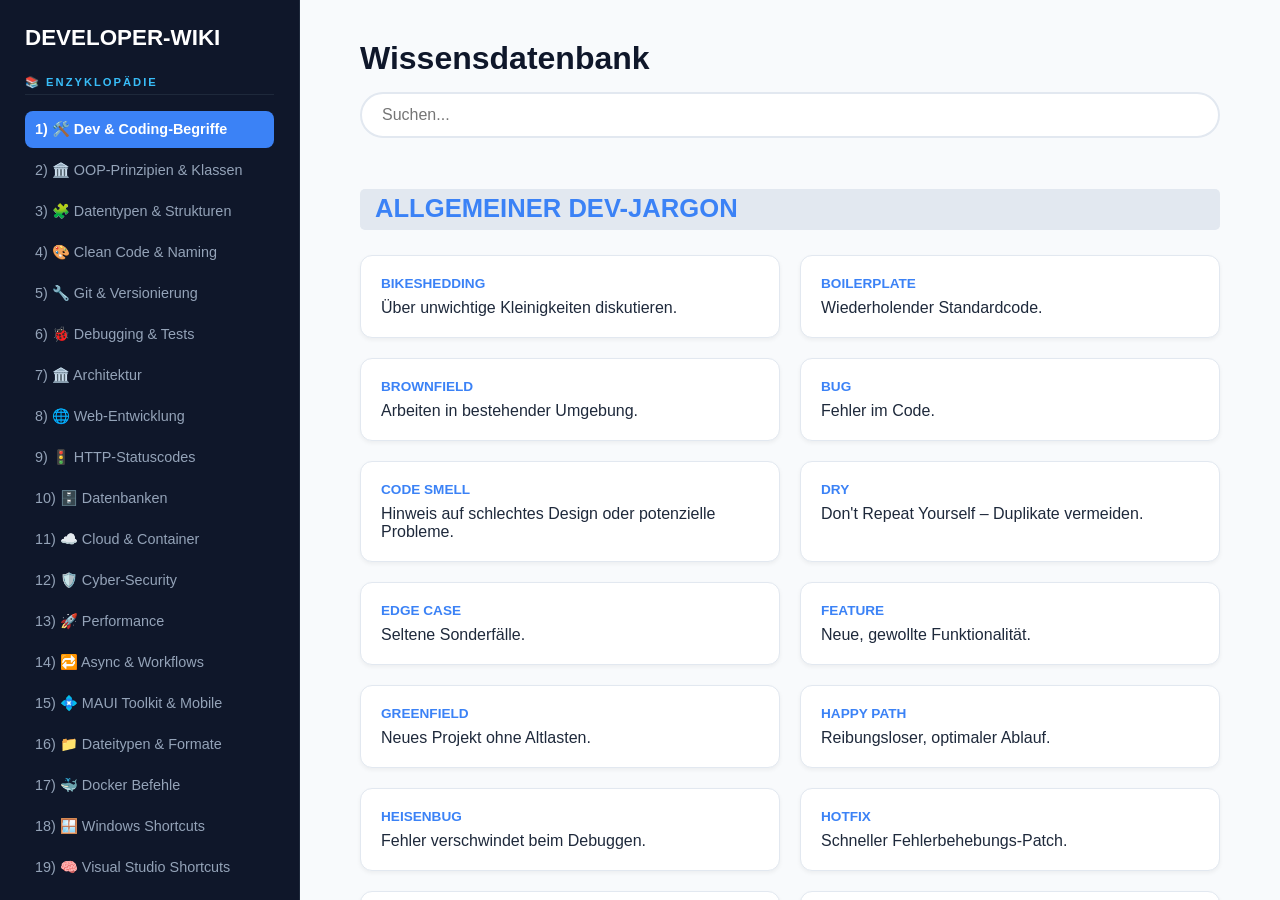
==== commit e15477a9: "Refactor Developer-Wiki for maintainability, responsive design, and a11y - Separated data into `data" ====
--- a/Developer-Wiki.html
+++ b/Developer-Wiki.html
@@ -1,1590 +1,46 @@
-<!DOCTYPE html>
-<html lang="de">
-<head>
-    <meta charset="UTF-8">
-    <meta name="viewport" content="width=device-width, initial-scale=1.0">
-    <title>Developer-Wiki</title>
-    <style>
-        :root {
-            --sidebar-w: 300px;
-            --primary: #3b82f6;
-            --bg: #0f172a;
-            --content-bg: #f8fafc;
-            --card: #ffffff;
-            --text-dark: #1e293b;
-            --accent: #38bdf8;
-        }
-        * { box-sizing: border-box; }
-        body { font-family: 'Inter', sans-serif; background: var(--content-bg); color: var(--text-dark); margin: 0; display: flex; height: 100vh; overflow: hidden; }
-
-        /* Sidebar Navigation */
-        nav { width: var(--sidebar-w); background: var(--bg); height: 100%; padding: 25px; overflow-y: auto; color: #f1f5f9; flex-shrink: 0; border-right: 1px solid #1e293b; }
-        nav h2 { font-size: 0.7rem; text-transform: uppercase; letter-spacing: 2px; color: var(--accent); margin: 25px 0 15px; border-bottom: 1px solid #1e293b; padding-bottom: 5px; }
-        nav ul { list-style: none; padding: 0; }
-        nav a { color: #94a3b8; text-decoration: none; display: block; padding: 10px; border-radius: 8px; font-size: 0.9rem; transition: 0.2s; cursor: pointer; margin-bottom: 4px; }
-        nav a:hover { background: #495c7c; color: white;   transform: translateY(-3px);
-            box-shadow: 0 10px 15px -3px rgba(0,0,0,0.1);}
-        nav a.active { background: var(--primary); color: white; font-weight: bold; }
-
-        /* Main Content */
-        main { flex: 1; overflow-y: auto; padding: 40px 60px; display: flex; flex-direction: column; }
-        .header-area { margin-bottom: 30px; }
-        h1 { font-size: 2rem; margin: 0; color: #0f172a; }
-        .search-box { width: 100%; padding: 12px 20px; border-radius: 30px; border: 2px solid #e2e8f0; font-size: 1rem; outline: none; margin-top: 15px; }
-
-        /* SPA Logic */
-        .content-section { display: none; animation: fadeIn 0.2s ease; }
-        .content-section.active { display: block; }
-        @keyframes fadeIn { from { opacity: 0; transform: translateY(5px); } to { opacity: 1; transform: translateY(0); } }
-        .card:hover {
-            transform: translateY(-3px);
-            box-shadow: 0 10px 15px -3px rgba(0,0,0,0.1);
-        }
-        
-        .card[onclick] {
-        cursor: pointer;
-        }
-
-        .section-title { font-size: 1.6rem; color: var(--primary); margin-bottom: 25px; border-bottom: 2px solid #e2e8f0; padding-bottom: 10px; text-transform: uppercase; }
-        .grid { display: grid; grid-template-columns: repeat(auto-fill, minmax(320px, 1fr)); gap: 20px; }
-        .card { background: var(--card); padding: 20px; border-radius: 12px; border: 1px solid #e2e8f0; box-shadow: 0 2px 4px rgba(0,0,0,0.05); }
-        .term { font-weight: bold; color: var(--primary); display: block; margin-bottom: 8px; text-transform: uppercase; font-size: 0.85rem; }
-        .desc { font-size: 0.9rem; line-height: 1.5; color: #475569; }
-        
-        
-        .content-section[style*="block"] .section-title {
-        background: #e2e8f0;
-        padding: 5px 15px;
-        border-radius: 5px;
-        }     
-
-
-        /* CARDS KLICKBAR PLUS PDF */
-        /* Das Modal-Hintergrund */
-        .modal {
-            display: none; 
-            position: fixed; 
-            z-index: 9999; 
-            left: 0; top: 0; width: 100%; height: 100%;
-            background-color: rgba(0,0,0,0.85); /* Dunkler Hintergrund */
-            backdrop-filter: blur(5px); /* Schicker Unschärfe-Effekt */
-        }
-
-        /* Der Container für das PDF */
-        .modal-content {
-            position: relative;
-            background-color: #fff;
-            margin: 2% auto;
-            width: 90%;
-            height: 90%;
-            border-radius: 8px;
-            overflow: hidden;
-        }
-
-        /* Der Schließen-Button (X) */
-        .close-btn {
-            position: absolute;
-            top: 10px;
-            right: 20px;
-            font-size: 35px;
-            font-weight: bold;
-            color: #333;
-            cursor: pointer;
-            z-index: 10001;
-        }
-
-        .worktime-card {
-            cursor: default;
-        }
-
-        .worktime-card button {
-            padding: 6px 10px;
-            cursor: pointer;
-        }
-
-        .worktime-row {
-            margin-top: 6px;
-        }
-
-        .worktime-card .hint {
-            margin-left: 6px;
-            opacity: 0.7;
-            font-size: 0.9em;
-        }
-
-        .close-btn:hover { color: #ff0000; }
-
-        #pdfFrame { width: 100%; height: 100%; border: none; }
-
-    </style>
-</head>
-<body>
-
-<nav>
-    <div style="font-size: 1.4rem; font-weight: bold; color: white; margin-bottom: 20px;">DEVELOPER-WIKI</div>
-    
-    <h2>📚 Enzyklopädie</h2>
-    <ul>
-        <li><a onclick="show('sec1')" id="l-sec1" class="active">1) 🛠️ Dev & Coding‑Begriffe</a></li>
-        <li><a onclick="show('sec2')" id="l-sec2">2) 🏛️ OOP‑Prinzipien & Klassen</a></li>
-        <li><a onclick="show('sec3')" id="l-sec3">3) 🧩 Datentypen & Strukturen</a></li>
-        <li><a onclick="show('sec4')" id="l-sec4">4) 🎨 Clean Code & Naming</a></li>   
-        <li><a onclick="show('sec5')" id="l-sec5">5) 🔧 Git & Versionierung</a></li>
-        <li><a onclick="show('sec6')" id="l-sec6">6) 🐞 Debugging & Tests</a></li>
-        <li><a onclick="show('sec7')" id="l-sec7">7) 🏛️ Architektur</a></li>
-        <li><a onclick="show('sec8')" id="l-sec8">8) 🌐 Web-Entwicklung</a></li>
-        <li><a onclick="show('sec9')" id="l-sec9">9) 🚦 HTTP-Statuscodes</a></li>
-        <li><a onclick="show('sec10')" id="l-sec10">10) 🗄️ Datenbanken</a></li>
-        <li><a onclick="show('sec11')" id="l-sec11">11) ☁️ Cloud & Container</a></li>
-        <li><a onclick="show('sec12')" id="l-sec12">12) 🛡️ Cyber‑Security</a></li>
-        <li><a onclick="show('sec13')" id="l-sec13">13) 🚀 Performance</a></li>
-        <li><a onclick="show('sec14')" id="l-sec14">14) 🔁 Async & Workflows</a></li>
-        <li><a onclick="show('sec15')" id="l-sec15">15) 💠 MAUI Toolkit & Mobile</a></li>
-        <li><a onclick="show('sec16')" id="l-sec16">16) 📁 Dateitypen & Formate</a></li>         
-        <li><a onclick="show('sec17')" id="l-sec17">17) 🐳 Docker Befehle</a></li>                       
-        <li><a onclick="show('sec18')" id="l-sec18">18) 🪟 Windows Shortcuts</a></li>
-        <li><a onclick="show('sec19')" id="l-sec19">19) 🧠 Visual Studio Shortcuts</a></li>
-        <li><a onclick="show('sec20')" id="l-sec20">20) 💥 CMD & PowerShell</a></li>
-        <li><a onclick="show('sec21')" id="l-sec21">21) 🚛 BRUMMER Logistik</a></li>
-        <li><a onclick="show('sec22')" id="l-sec22">22) 📱 HABBL Geräte</a></li>
-        <li><a onclick="show('sec23')" id="l-sec23">23) 🧩 Tech‑Analogien</a></li> 
-        <li><a onclick="show('sec24')" id="l-sec24">24) 🤡 Developer-Jokes</a></li>         
-    </ul>
-</nav>
-
-<main>
-    <div class="header-area">
-        <h1 id="page-title">Wissensdatenbank</h1>
-        <input type="text" class="search-box" id="search" placeholder="Suchen..." onkeyup="filter()">
-
-    <!-- SEKTION 1: JARGON -->
-    <div id="sec1" class="content-section active">
-        <h2 class="section-title">Allgemeiner Dev-Jargon</h2>
-        <div class="grid">
-            <div class="card"><span class="term">Bikeshedding</span>Über unwichtige Kleinigkeiten diskutieren.</div>
-            <div class="card"><span class="term">Boilerplate</span>Wiederholender Standardcode.</div>
-            <div class="card"><span class="term">Brownfield</span>Arbeiten in bestehender Umgebung.</div>
-            <div class="card"><span class="term">Bug</span>Fehler im Code.</div>
-            <div class="card"><span class="term">Code Smell</span>Hinweis auf schlechtes Design oder potenzielle Probleme.</div>
-            <div class="card"><span class="term">DRY</span>Don't Repeat Yourself – Duplikate vermeiden.</div>
-            <div class="card"><span class="term">Edge Case</span>Seltene Sonderfälle.</div>
-            <div class="card"><span class="term">Feature</span>Neue, gewollte Funktionalität.</div>
-            <div class="card"><span class="term">Greenfield</span>Neues Projekt ohne Altlasten.</div>
-            <div class="card"><span class="term">Happy Path</span>Reibungsloser, optimaler Ablauf.</div>
-            <div class="card"><span class="term">Heisenbug</span>Fehler verschwindet beim Debuggen.</div>
-            <div class="card"><span class="term">Hotfix</span>Schneller Fehlerbehebungs‑Patch.</div>
-            <div class="card"><span class="term">Idempotent</span>Mehrfach ausgeführt = gleiches Ergebnis.</div>
-            <div class="card"><span class="term">KISS</span>Keep It Simple, Stupid – Einfach halten.</div>
-            <div class="card"><span class="term">Legacy Code</span>Alter, schwer wartbarer Code.</div>
-            <div class="card"><span class="term">MVP</span>Minimum Viable Product – Minimales funktionsfähiges Produkt.</div>
-            <div class="card"><span class="term">Patch</span>Kleine Softwarekorrektur.</div>
-            <div class="card"><span class="term">PoC</span>Proof of Concept – Machbarkeitsnachweis.</div>
-            <div class="card"><span class="term">Refactoring</span>Verbesserung der Code‑Struktur ohne Verhaltensänderung.</div>
-            <div class="card"><span class="term">Regression</span>Fehler kehrt nach einer Änderung zurück.</div>
-            <div class="card"><span class="term">Rubber Duck Debugging</span>Probleme laut erklären, um sie zu lösen.</div>
-            <div class="card"><span class="term">Schrödinbug</span>Funktioniert nur solange man den Code nicht liest.</div>
-            <div class="card"><span class="term">Side Effects</span>Nebenwirkungen einer Funktion.</div>
-            <div class="card"><span class="term">Smoke Test</span>Schnelle Grundprüfung.</div>
-            <div class="card"><span class="term">Technical Debt</span>Technische Schulden durch Abkürzungen oder alte Implementationen.</div>
-            <div class="card"><span class="term">WET</span>Write Everything Twice – Gegenteil von DRY.</div>
-            <div class="card"><span class="term">YAGNI</span>You Aren't Gonna Need It – Nicht Überentwickeln.</div>
-            <div class="card"><span class="term">Yak Shaving</span>Ungeplante Nebenaufgaben erledigen.</div>     
-        </div>
-    </div>
-
-    <!-- SEKTION 2: OOP -->
-    <div id="sec2" class="content-section">
-        <h2 class="section-title">OOP – Objektorientierte Programmierung</h2>
-        <div class="grid">
-            <div class="card"><span class="term">Abgeleitete Klasse</span>Subklasse, die Funktionen erweitert oder überschreibt.</div>
-            <div class="card"><span class="term">Abstraktion</span>Reduzierung komplexer Systeme auf ihre Kernelemente.</div>
-            <div class="card"><span class="term">Abstrakte Klasse</span>Klasse, die nicht instanziert werden kann.</div>
-            <div class="card"><span class="term">Aggregate</span>Ein Verbund mehrerer Entities als Einheit.</div>
-            <div class="card"><span class="term">Aggregation</span>Objekt hält Referenz auf andere Objekte – schwächer als Komposition.</div>
-            <div class="card"><span class="term">Base</span>Zugriff auf implementierte Logik der Basisklasse.</div>
-            <div class="card"><span class="term">Basisklasse</span>Die übergeordnete Klasse, von der geerbt wird.</div>
-            <div class="card"><span class="term">Composition</span>Objekt enthält andere Objekte als Teil der Struktur.</div>
-            <div class="card"><span class="term">Constructor Chaining</span>Ein Konstruktor ruft einen anderen auf.</div>
-            <div class="card"><span class="term">Data Class / Record</span>OOP‑Typ speziell für immutable Daten.</div>
-            <div class="card"><span class="term">Dependency</span>Eine Klasse benötigt eine andere Klasse als Abhängigkeit.</div>
-            <div class="card"><span class="term">Dependency Injection</span>Abhängigkeiten werden von außen bereitgestellt.</div>
-            <div class="card"><span class="term">Destruktor</span>Räumt Ressourcen beim Löschen des Objekts auf.</div>
-            <div class="card"><span class="term">DTO</span>Data Transfer Object zum Datentransport.</div>
-            <div class="card"><span class="term">Early Binding</span>Entscheidung über Methode zur Kompilierzeit.</div>
-            <div class="card"><span class="term">Eigenschaft (Property)</span>Datenfeld mit Getter/Setter zum Lesen & Schreiben.</div>
-            <div class="card"><span class="term">Entity</span>Objekt mit Identität (z.B. in DDD).</div>
-            <div class="card"><span class="term">Feld (Field)</span>Variable im Inneren eines Objekts oder einer Klasse.</div>
-            <div class="card"><span class="term">Generics</span>OOP‑Templates für beliebige Datentypen.</div>
-            <div class="card"><span class="term">Getter/Setter</span>Steuern den Zugriff auf Eigenschaften.</div>
-            <div class="card"><span class="term">Instanzierung</span>Erzeugung eines Objekts aus einer Klasse.</div>
-            <div class="card"><span class="term">Interface</span>Reiner Vertrag aus Methoden ohne Implementierung.</div>
-            <div class="card"><span class="term">Kapselung (Encapsulation)</span>Daten verstecken, nur kontrollierten Zugriff erlauben.</div>
-            <div class="card"><span class="term">Klasse</span>Bauplan für Objekte mit Eigenschaften und Methoden.</div>
-            <div class="card"><span class="term">Konstruktor</span>Spezielle Methode zur Initialisierung eines Objekts.</div>
-            <div class="card"><span class="term">Late Binding</span>Entscheidung über Methode zur Laufzeit.</div>
-            <div class="card"><span class="term">Liskov Substitution Principle</span>Subtypen müssen sich wie Basistypen verhalten.</div>
-            <div class="card"><span class="term">Methode</span>Funktion innerhalb einer Klasse.</div>
-            <div class="card"><span class="term">Methodenüberladung</span>Gleiche Methode, aber unterschiedliche Parameter.</div>
-            <div class="card"><span class="term">Methodenüberschreibung</span>Implementierung einer geerbten Methode überschreiben.</div>
-            <div class="card"><span class="term">Object Lifetime</span>Lebenszyklus einer Instanz von Erzeugung bis Zerstörung.</div>
-            <div class="card"><span class="term">Objekt</span>Instanz einer Klasse, konkretes Exemplar im Speicher.</div>
-            <div class="card"><span class="term">Open/Closed Principle</span>Erweiterbar, aber nicht veränderbar.</div>
-            <div class="card"><span class="term">Override</span>Überschreibt eine virtuelle/abstrakte Methode.</div>
-            <div class="card"><span class="term">Overriding vs. Hiding</span>Override ersetzt Verhalten – Hiding blendet es aus.</div>
-            <div class="card"><span class="term">Polymorphie</span>Gleiches Interface, unterschiedliche Implementierung.</div>
-            <div class="card"><span class="term">POCO</span>Plain Old CLR Object – einfache Datenklasse ohne Logik.</div>
-            <div class="card"><span class="term">Readonly</span>Wert nach initialer Zuweisung nicht mehr veränderbar.</div>
-            <div class="card"><span class="term">Reflection</span>Laufzeitinspektion von Typen & Metadaten.</div>
-            <div class="card"><span class="term">Sealed</span>Verhindert weitere Vererbung einer Klasse.</div>
-            <div class="card"><span class="term">SOLID Prinzipien</span>5 Grundprinzipien für sauberes OOP‑Design.</div>
-            <div class="card"><span class="term">Static</span>Mitglied, das zur Klasse selbst statt zur Instanz gehört.</div>
-            <div class="card"><span class="term">This</span>Referenz auf die aktuelle Instanz.</div>
-            <div class="card"><span class="term">Vererbung</span>Eine Klasse übernimmt Eigenschaften/Methoden einer anderen.</div>
-            <div class="card"><span class="term">Virtuelle Methode</span>Kann in Unterklassen überschrieben werden.</div>
-        </div>
-    </div>
-
-    <!-- SEKTION 3: DATENTYPEN -->
-    <div id="sec3" class="content-section">
-        <h2 class="section-title">Datentypen</h2>
-        <div class="grid">
-            <div class="card"><span class="term">Anonymous Type</span>Zur Laufzeit erzeugter Datentyp ohne eigenen Namen.</div>
-            <div class="card"><span class="term">Array</span>Fixe Liste mit gleicher Typzugehörigkeit.</div>
-            <div class="card"><span class="term">BigInteger</span>Beliebig große Ganzzahlen.</div>
-            <div class="card"><span class="term">Binary</span>Rohdaten (Bytes).</div>
-            <div class="card"><span class="term">Binary Data Type</span>Speicherung von Dateien und Streams.</div>
-            <div class="card"><span class="term">BitArray</span>Sammlung einzelner Bits.</div>
-            <div class="card"><span class="term">Blob</span>Große binäre Daten (z.B. Dateien).</div>
-            <div class="card"><span class="term">Boolean</span>Wahr/Falsch Werte (true/false).</div>
-            <div class="card"><span class="term">Boolean Flag</span>Typ für logische Steuerparameter.</div>
-            <div class="card"><span class="term">Byte</span>Kleiner 8‑Bit Wert.</div>
-            <div class="card"><span class="term">Char</span>Ein einzelnes Unicode-Zeichen.</div>
-            <div class="card"><span class="term">Class</span>Referenztyp, der Verhalten & Daten enthält.</div>
-            <div class="card"><span class="term">Color</span>RGBA Farbdatenstruktur.</div>
-            <div class="card"><span class="term">DateOnly</span>Nur Datum ohne Uhrzeit.</div>
-            <div class="card"><span class="term">DateTime</span>Datum/Zeit Kombination.</div>
-            <div class="card"><span class="term">Decimal</span>Exakte Dezimalzahl, ideal für Geldberechnungen.</div>
-            <div class="card"><span class="term">Dictionary</span>Key-Value Datensammlung.</div>
-            <div class="card"><span class="term">Discriminated Union</span>Funktionale Typherarchie.</div>
-            <div class="card"><span class="term">Double</span>Gleitkommazahl mit doppelter Genauigkeit.</div>
-            <div class="card"><span class="term">Dynamic</span>Typ zur Laufzeit bestimmt (dynamic).</div>
-            <div class="card"><span class="term">Enum</span>Vordefinierter Satz benannter Konstanten.</div>
-            <div class="card"><span class="term">Float</span>Gleitkommazahl mit einfacher Genauigkeit.</div>
-            <div class="card"><span class="term">Guid</span>128‑Bit weltweit eindeutige ID.</div>
-            <div class="card"><span class="term">HashSet</span>Mengenstruktur ohne Duplikate.</div>
-            <div class="card"><span class="term">Integer</span>Ganzzahl ohne Nachkommastellen (z.B. int, long).</div>
-            <div class="card"><span class="term">JSON Array</span>Liste beliebiger JSON‑Werte.</div>
-            <div class="card"><span class="term">JSON Object</span>Strukturierter Datentyp für Web‑APIs.</div>
-            <div class="card"><span class="term">List</span>Dynamische Liste von Elementen.</div>
-            <div class="card"><span class="term">Matrix</span>Mehrdimensionale mathematische Struktur.</div>
-            <div class="card"><span class="term">Memory</span>Verwendet für Puffer/Streaming‑Operationen.</div>
-            <div class="card"><span class="term">Nullable</span>Datentyp, der zusätzlich „null“ annehmen kann.</div>
-            <div class="card"><span class="term">Object</span>Basis‑Typ für alle .NET‑Datentypen (OOP‑Root).</div>
-            <div class="card"><span class="term">Option Type</span>F# / funktional: Ein Wert oder None.</div>
-            <div class="card"><span class="term">Pointer</span>Direkter Speicherzeiger (unsafe code).</div>
-            <div class="card"><span class="term">Queue</span>FIFO Datenstruktur.</div>
-            <div class="card"><span class="term">Record</span>Immutable Datenstruktur (C# 9+).</div>
-            <div class="card"><span class="term">SByte</span>Signiertes Byte (-128 bis 127).</div>
-            <div class="card"><span class="term">Short</span>16‑Bit Ganzzahl (signed).</div>
-            <div class="card"><span class="term">Span</span>Leichterer Zugriff auf Speicherbereiche.</div>
-            <div class="card"><span class="term">SQL Date</span>Datum ohne Uhrzeit in SQL.</div>
-            <div class="card"><span class="term">SQL Decimal</span>Exakte Dezimalzahlen in SQL.</div>
-            <div class="card"><span class="term">SQL Int</span>Integer‑Spaltentyp in SQL‑Datenbanken.</div>
-            <div class="card"><span class="term">SQL NVarchar</span>Unicode‑Zeichenkette.</div>
-            <div class="card"><span class="term">SQL Timestamp</span>Zeitstempel, meist als RowVersion.</div>
-            <div class="card"><span class="term">SQL Varchar</span>Variable Zeichenkette.</div>
-            <div class="card"><span class="term">Stack</span>LIFO Datenstruktur.</div>
-            <div class="card"><span class="term">Stream</span>Abstraktion für sequenziellen Datenfluss.</div>
-            <div class="card"><span class="term">String</span>Zeichenkette beliebiger Länge.</div>
-            <div class="card"><span class="term">Struct</span>Werttyp, gespeichert im Stack.</div>
-            <div class="card"><span class="term">TimeOnly</span>Nur Uhrzeit ohne Datum.</div>
-            <div class="card"><span class="term">TimeSpan</span>Zeitspanne (Dauer).</div>
-            <div class="card"><span class="term">Tuple</span>Sammlung verschiedener Werte ohne eigenen Typ.</div>
-            <div class="card"><span class="term">UInt</span>32‑Bit Ganzzahl (unsigned).</div>
-            <div class="card"><span class="term">ULong</span>64‑Bit Ganzzahl (unsigned).</div>
-            <div class="card"><span class="term">UShort</span>16‑Bit Ganzzahl (unsigned).</div>
-            <div class="card"><span class="term">ValueTuple</span>Moderne, performante Version des Tuple‑Typs.</div>
-            <div class="card"><span class="term">Vector2 / Vector3</span>2D/3D Vektoren.</div>
-            <div class="card"><span class="term">XML Node</span>Einzelner XML‑Elementknoten.</div>
-        </div>
-    </div>
-
-    <!-- SEKTION 4: CLEANCODING -->
-    <div id="sec4" class="content-section">
-        <h2 class="section-title">🎨 Clean Code & Naming</h2>
-        <div class="grid">
-            <div class="card"><span class="term">camelCase</span>Variablen & Methoden (z.B. <code>myVariableName</code>).</div>
-            <div class="card"><span class="term">PascalCase</span>Klassen & Typen (z.B. <code>MyClassName</code>).</div>
-            <div class="card"><span class="term">kebab-case</span>URL-Pfade & CSS-Klassen (z.B. <code>my-style-class</code>).</div>
-            <div class="card"><span class="term">SNAKE_CASE</span>Konstanten (z.B. <code>MAX_RETRY_COUNT</code>).</div>
-            <div class="card"><span class="term">Boy Scout Rule</span>Hinterlasse den Code immer ein Stück sauberer, als du ihn vorgefunden hast.</div>
-            <div class="card"><span class="term">S.O.L.I.D.</span>Fokus auf Wartbarkeit durch klare Zuständigkeiten.</div>
-            <div class="card"><span class="term">Kommentare </span>C# // Kommentarfunktion für einen selber Notiz </div>
-            <div class="card" onclick="openPDF('XMLDokumentation.pdf')"><span class="term" >XML Dokumentation </span>C# /// Kommentarfunktion für andere Entwickler Intellisense eingebettet</div>
-            <div class="card" onclick="openPDF('XMLDokumentationsTags.pdf')"><span class="term" >XML Dokumentation Tags </span>C# /// TagsListe</div>
-        </div>
-    </div>   
-
-    <!-- SEKTION 5: GIT -->
-    <div id="sec5" class="content-section">
-        <h2 class="section-title">Git & Versionskontrolle</h2>
-        <div class="grid">
-            <div class="card"><span class="term">Blame</span>Zeigt für jede Codezeile an, welcher Autor sie wann zuletzt geändert hat.</div>
-            <div class="card"><span class="term">Branch</span>Ein isolierter, paralleler Entwicklungszweig für Features oder Bugfixes.</div>
-            <div class="card"><span class="term">Cherry-Pick</span>Einen ganz gezielten, einzelnen Commit aus einem anderen Branch übernehmen.</div>
-            <div class="card"><span class="term">Commit</span>Ein gespeicherter Schnappschuss (Snapshot) von Code-Änderungen inkl. Nachricht.</div>
-            <div class="card"><span class="term">Conflict</span>Tritt auf, wenn zwei Personen dieselbe Zeile unterschiedlich geändert haben (Merge-Konflikt).</div>
-            <div class="card"><span class="term">Detached HEAD</span>Zustand, in dem kein Branch ausgewählt ist, sondern direkt auf einem Commit gearbeitet wird.</div>
-            <div class="card"><span class="term">Fast-Forward</span>Ein Merge, bei dem der Branch-Zeiger einfach auf den neuesten Commit verschoben wird.</div>
-            <div class="card"><span class="term">Fetch</span>Ruft Informationen über Änderungen vom Server ab, ohne sie lokal zusammenzuführen.</div>
-            <div class="card"><span class="term">Fork</span>Eine vollständige Kopie eines Repositories auf dem Server (oft für Open Source Beiträge).</div>
-            <div class="card"><span class="term">Git Hooks</span>Skripte, die automatisch bei Ereignissen (z. B. vor einem Commit) ausgeführt werden.</div>
-            <div class="card"><span class="term">Merge</span>Das Zusammenführen von Änderungen aus verschiedenen Zweigen zu einem gemeinsamen Stand.</div>
-            <div class="card"><span class="term">Origin / Upstream</span>Standardname für den Hauptserver (Remote) vs. das Original-Repo bei einem Fork.</div>
-            <div class="card"><span class="term">Pull</span>Kombination aus Fetch und Merge: Änderungen laden und sofort lokal einspielen.</div>
-            <div class="card"><span class="term">Pull Request (PR)</span>Förmlicher Vorschlag, Code-Änderungen zu prüfen und in einen Hauptzweig zu mergen.</div>
-            <div class="card"><span class="term">Push</span>Lokale Commits auf den entfernten Server (Remote) hochladen.</div>
-            <div class="card"><span class="term">Rebase</span>Die Basis eines Branches auf einen neuen Startpunkt setzen, um eine lineare Historie zu erhalten.</div>
-            <div class="card"><span class="term">Repository</span>Das gesamte Projektverzeichnis inklusive der kompletten Versionshistorie.</div>
-            <div class="card"><span class="term">Squash</span>Mehrere kleine Commits zu einem einzigen, sauberen Commit zusammenfassen.</div>
-            <div class="card"><span class="term">Stash</span>Aktuelle, unfertige Änderungen kurzzeitig in einen Zwischenspeicher ("Parkplatz") legen.</div>
-            <div class="card"><span class="term">Tag</span>Ein fester, benannter Marker in der Historie, meist zur Kennzeichnung von Release-Versionen.</div>
-        </div>
-    </div>
-
-    <!-- SEKTION 6: DEBUGGING & TESTS -->
-    <div id="sec6" class="content-section">
-        <h2 class="section-title">Debugging & Tests</h2>
-        <div class="grid">      
-            <div class="card"><span class="term">AAA-Pattern</span>Strukturierung von Tests in Arrange (Vorbereitung), Act (Ausführung) und Assert (Prüfung).</div>
-            <div class="card"><span class="term">Assertion</span>Die erwartete Bedingung in einem Test; schlägt der Vergleich fehl, scheitert der Test.</div>
-            <div class="card"><span class="term">BDD</span>Behavior Driven Development: Test-Schreibweise aus Nutzersicht (Given/When/Then).</div>
-            <div class="card"><span class="term">Breakpoint</span>Manueller Haltepunkt im Code, um Variablen und Programmfluss live zu untersuchen.</div>
-            <div class="card"><span class="term">Coverage</span>Testabdeckung: Prozentsatz des Quellcodes, der durch automatisierte Tests ausgeführt wurde.</div>
-            <div class="card"><span class="term">E2E Test</span>End-to-End Test: Prüft einen kompletten Geschäftsprozess vom Start bis zum Ziel.</div>
-            <div class="card"><span class="term">Fake</span>Eine einfache, funktionale Implementierung (z.B. In-Memory-DB statt echter Datenbank).</div>
-            <div class="card"><span class="term">Flaky Test</span>Ein unzuverlässiger Test, der bei gleichem Code mal besteht und mal fehlschlägt.</div>
-            <div class="card"><span class="term">Fuzzer</span>Automatisierter Test, der ein Programm mit massenhaft Zufallsdaten flutet, um Abstürze zu finden.</div>
-            <div class="card"><span class="term">Hot Reload</span>Sofortige Übernahme von Code-Änderungen in die laufende App ohne kompletten Neustart.</div>
-            <div class="card"><span class="term">Integration Test</span>Überprüft das korrekte Zusammenspiel zwischen zwei oder mehr Modulen oder Systemen.</div>
-            <div class="card"><span class="term">Mock</span>Ein simulierter Ersatz für Abhängigkeiten, der Erwartungen über Aufrufe prüfen kann.</div>
-            <div class="card"><span class="term">Mutation Testing</span>Verändert den Code minimal, um zu prüfen, ob die vorhandenen Tests diesen Fehler finden.</div>
-            <div class="card"><span class="term">Profiling</span>Analyse der Laufzeit und des Speicherverbrauchs, um Performance-Engpässe zu finden.</div>
-            <div class="card"><span class="term">Regression Test</span>Wiederholter Test nach Änderungen, um sicherzustellen, dass alte Funktionen noch arbeiten.</div>
-            <div class="card"><span class="term">Smoke Test</span>Ein schneller Oberflächentest, um zu prüfen, ob die Basis-Funktionen überhaupt starten.</div>
-            <div class="card"><span class="term">Snapshot Test</span>Vergleicht die aktuelle UI oder Datenstruktur mit einem gespeicherten "Soll-Zustand".</div>
-            <div class="card"><span class="term">Stub</span>Ein minimaler Platzhalter, der auf Aufrufe lediglich mit festen Werten antwortet.</div>
-            <div class="card"><span class="term">TDD</span>Test Driven Development: Der Test wird vor dem eigentlichen Funktionscode geschrieben.</div>
-            <div class="card"><span class="term">Unit Test</span>Automatisierter Test der kleinstmöglichen Einheit (z. B. einer einzelnen Methode).</div>
-            <div class="card"><span class="term">Watch</span>Überwachungstool im Debugger, das den Wert bestimmter Variablen permanent anzeigt.</div>            
-        </div>
-    </div>
-
-    <!-- SEKTION 7: ARCHITEKTUR -->
-    <div id="sec7" class="content-section">
-        <h2 class="section-title">Software-Architektur</h2>
-        <div class="grid">
-            <div class="card"><span class="term">12‑Factor App</span>Best Practices für Cloud‑native Anwendungen.</div>
-            <div class="card"><span class="term">Aggregator Pattern</span>Fasst Daten aus mehreren Services zu einer Antwort zusammen.</div>
-            <div class="card"><span class="term">Anti‑Corruption Layer</span>Schützt das System vor schlechtem externen Datenmodell.</div>
-            <div class="card"><span class="term">APIs as First Class Citizens</span>APIs sind zentrale Architekturbausteine.</div>
-            <div class="card"><span class="term">Backend for Frontend (BFF)</span>Spezielle Backend‑Schicht pro Frontend‑App.</div>
-            <div class="card"><span class="term">Blacklist / Whitelist Pattern</span>Kontrollmuster für erlaubte vs. blockierte Elemente.</div>
-            <div class="card"><span class="term">Bridge Pattern</span>Koppelt Abstraktion von Implementierung los.</div>
-            <div class="card"><span class="term">Builder Pattern</span>Baut komplexe Objekte Schritt für Schritt.</div>
-            <div class="card"><span class="term">Bulkhead Isolation</span>Isoliert Systemteile, um Kaskadenfehler zu vermeiden.</div>
-            <div class="card"><span class="term">Chain of Responsibility</span>Request wandert durch Handler‑Kette.</div>
-            <div class="card"><span class="term">Circuit Breaker Pattern</span>Unterbricht fehlerhafte Service‑Calls, um Ausfallketten zu verhindern.</div>
-            <div class="card"><span class="term">Clean Architecture</span>Architekturprinzip, das Fachlogik klar von Infrastruktur trennt.</div>
-            <div class="card"><span class="term">Client-Side Composition</span>UI wird im Browser aus Micro‑Frontends zusammengesetzt.</div>
-            <div class="card"><span class="term">Command / Query Bus</span>Zentrale Ausführung von Commands bzw. Abstraktion für lesende Abfragen.</div>
-            <div class="card"><span class="term">Command Pattern</span>Befehle als Objekte, die ausgeführt oder gespeichert werden können.</div>
-            <div class="card"><span class="term">Composite Pattern</span>Behandlung komplexer Baumstrukturen wie Einzelobjekte.</div>
-            <div class="card"><span class="term">CQRS / Event Sourcing</span>Trennung von Lese- und Schreiboperationen (Read/Write Models) bzw. Speichern des Zustands per Events.</div>
-            <div class="card"><span class="term">Data Mapper</span>Mapping zwischen Modellen und Datenbank.</div>
-            <div class="card"><span class="term">DDD (Domain-Driven Design)</span>Fokus der Software-Struktur auf die fachliche Domäne und deren Logik.</div>
-            <div class="card"><span class="term">DI (Dependency Injection)</span>Abhängigkeiten von außen in eine Klasse "hineinreichen".</div>
-            <div class="card"><span class="term">Distributed Monolith</span>Microservices, die eigentlich wie ein Monolith funktionieren.</div>
-            <div class="card"><span class="term">Domain Events</span>Ereignisse reagieren auf Änderungen im Domänenmodell.</div>
-            <div class="card"><span class="term">Event Bus</span>Zentrale Verteilstelle für Events.</div>
-            <div class="card"><span class="term">Event Storming</span>Workshop‑Methode zur Modellierung im DDD.</div>
-            <div class="card"><span class="term">Eventual Consistency</span>System wird zeitversetzt konsistent — typisch für Microservices.</div>
-            <div class="card"><span class="term">Facade Pattern</span>Vereinfachte API für komplexe Subsysteme.</div>
-            <div class="card"><span class="term">Factory / Strategy Pattern</span>Muster zur Objekt-Erzeugung bzw. für austauschbare Algorithmen.</div>
-            <div class="card"><span class="term">Feature Toggles</span>Features live an‑ oder abschalten.</div>
-            <div class="card"><span class="term">Flyweight Pattern</span>Gemeinsame Nutzung gemeinsamer Daten zur Speicheroptimierung.</div>
-            <div class="card"><span class="term">Gateway Pattern</span>Zentrale API‑Schnittstelle zu externen Systemen.</div>
-            <div class="card"><span class="term">Hexagonale Architektur / Ports & Adapters</span>Isolation der Kernlogik durch "Ports & Adapters" von äußeren Einflüssen.</div>
-            <div class="card"><span class="term">IoC (Inversion of Control)</span>Umkehrung der Kontrolle: Das Framework ruft den Code auf, nicht umgekehrt.</div>
-            <div class="card"><span class="term">Layered Architecture</span>Klassische Schichtenarchitektur (UI → Service → Repo → DB).</div>
-            <div class="card"><span class="term">Mediator Pattern</span>Zentraler Vermittler für Objektkommunikation.</div>
-            <div class="card"><span class="term">Memento Pattern</span>Sichert und stellt Objektzustände wieder her.</div>
-            <div class="card"><span class="term">Microkernel Architecture</span>Kernsystem + Plugins für erweiterbare Software.</div>
-            <div class="card"><span class="term">Monolith vs. Microservices</span>Eine große, zentrale Anwendung vs. viele kleine, spezialisierte Dienste.</div>
-            <div class="card"><span class="term">MVC / MVVM</span>Muster zur Trennung von Daten, Benutzeroberfläche und Logik.</div>
-            <div class="card"><span class="term">Observer / Adapter Pattern</span>Muster für Event-Benachrichtigungen bzw. zur Herstellung von Kompatibilität.</div>
-            <div class="card"><span class="term">Onion Architecture</span>Schichtenmodell, bei dem die Domäne im Zentrum steht.</div>
-            <div class="card"><span class="term">Pipes & Filters</span>Verarbeitungskette, in der Daten durch Filter geleitet werden.</div>
-            <div class="card"><span class="term">Proxy Pattern</span>Stellvertreter‑Objekt für Zugriffskontrolle, Caching oder Lazy Loading.</div>
-            <div class="card"><span class="term">Repository Pattern</span>Abstraktionsebene für Datenzugriff.</div>
-            <div class="card"><span class="term">Saga Pattern</span>Koordiniert verteilte Transaktionen in Microservices.</div>
-            <div class="card"><span class="term">Server-Side Composition</span>Backend setzt UI‑Fragmente serverseitig zusammen.</div>
-            <div class="card"><span class="term">Service Layer</span>Beinhaltet Geschäftslogik zwischen UI und Datenzugriff.</div>
-            <div class="card"><span class="term">Service Mesh</span>Netzwerk‑Infrastruktur für Routing, MTLS und Observability.</div>
-            <div class="card"><span class="term">Service Registry</span>Zentrales Verzeichnis aller Microservices.</div>
-            <div class="card"><span class="term">Sidecar Pattern</span>Anhängender Prozess für Logging, Monitoring etc.</div>
-            <div class="card"><span class="term">SOLID</span>5 Grundprinzipien für wartbares und flexibles Objekt-Design.</div>
-            <div class="card"><span class="term">State Pattern</span>Objekte ändern Verhalten je nach internem Status.</div>
-            <div class="card"><span class="term">Strangler Pattern</span>Altsystem Stück für Stück durch Neues ersetzen.</div>
-            <div class="card"><span class="term">Template Method</span>Vorgegebener Algorithmus mit erweiterbaren Schritten.</div>
-            <div class="card"><span class="term">Unit of Work</span>Bündelt Änderungen zu einer DB‑Transaktion.</div>
-            <div class="card"><span class="term">Visitor Pattern</span>Trennt Operationen von Datenstrukturen.</div>
-        </div>
-    </div>
-
-    <!-- SEKTION 8: WEB -->
-    <div id="sec8" class="content-section">
-        <h2 class="section-title">Web-Entwicklung</h2>
-        <div class="grid">
-            <div class="card"><span class="term">3-Tier Architecture</span>Strukturmodell bestehend aus Frontend, Backend und Datenbank.</div>
-            <div class="card"><span class="term">Bot Protection</span>Maßnahmen zur Abwehr automatisierter Angriffe und Scraper.</div>
-            <div class="card"><span class="term">Camo / Image Proxy</span>Sicheres Ausliefern von Bildern über einen zwischengeschalteten Proxy.</div>
-            <div class="card"><span class="term">CDN</span>Global verteiltes Netzwerk für die schnelle Auslieferung von Web-Assets.</div>
-            <div class="card"><span class="term">Code Splitting</span>Aufteilen des Codes in kleinere Pakete für optimierte Ladezeiten.</div>
-            <div class="card"><span class="term">Content Delivery Optimization</span>Sammelbegriff für Techniken zur Minimierung von Web-Ladezeiten.</div>
-            <div class="card"><span class="term">Content Negotiation</span>Mechanismus, bei dem Client und Server das beste Datenformat (z.B. JSON) aushandeln.</div>
-            <div class="card"><span class="term">CORS</span>Sicherheitsmechanismus zur Steuerung von Ressourcen-Zugriffen fremder Domains.</div>
-            <div class="card"><span class="term">CORS Preflight</span>Ein vorab gesendeter OPTIONS-Request zur Prüfung der Zugriffserlaubnis.</div>
-            <div class="card"><span class="term">CSP (Content Security Policy)</span>Sicherheits-Header zur Abwehr von XSS durch strikte Quellen-Regeln.</div>
-            <div class="card"><span class="term">CSR Hydration</span>Prozess, bei dem statisches Server-HTML im Browser wieder interaktiv wird.</div>
-            <div class="card"><span class="term">Custom Elements</span>Möglichkeit, eigene HTML-Tags mit spezifischem Verhalten zu definieren.</div>
-            <div class="card"><span class="term">Debouncing</span>Technik, die verhindert, dass eine Funktion bei schnellen Events zu oft feuert.</div>
-            <div class="card"><span class="term">DNS Prefetch</span>Frühzeitiges Auflösen von Domainnamen im Hintergrund zur Latenzsenkung.</div>
-            <div class="card"><span class="term">ETag</span>HTTP-Header-Wert zur effizienten Validierung von Browser-Caches.</div>
-            <div class="card"><span class="term">GraphQL</span>API-Abfragesprache, bei der der Client die exakte Datenstruktur bestimmt.</div>
-            <div class="card"><span class="term">HSTS</span>Sicherheits-Header, der den Browser zwingt, nur HTTPS-Verbindungen zu nutzen.</div>
-            <div class="card"><span class="term">HTTP Caching</span>Steuerung der Speicherung von Inhalten über Cache-Control Header.</div>
-            <div class="card"><span class="term">HTTP/2</span>Modernes Protokoll mit Multiplexing für parallele Übertragungen.</div>
-            <div class="card"><span class="term">HTTP/3 (QUIC)</span>Nächste Protokoll-Generation auf UDP-Basis für noch schnellere Verbindungen.</div>
-            <div class="card"><span class="term">iFrame Sandbox</span>Sicherheitsattribut zur Isolierung von eingebetteten Inhalten.</div>
-            <div class="card"><span class="term">Isomorphic Rendering</span>Konzept, bei dem derselbe Code sowohl auf dem Server als auch im Client läuft.</div>
-            <div class="card"><span class="term">JWT Authentication</span>Sichere Authentifizierung über signierte, zustandslose JSON-Token.</div>
-            <div class="card"><span class="term">Lazy Loading</span>Verfahren, bei dem Ressourcen erst geladen werden, wenn sie im Sichtfeld sind.</div>
-            <div class="card"><span class="term">Local Storage</span>Dauerhafter Browser-Speicher für einfache Daten ohne Ablaufdatum.</div>
-            <div class="card"><span class="term">Micro API Gateways</span>Spezialisierte Vermittlungsschichten für einzelne Microservice-Bereiche.</div>
-            <div class="card"><span class="term">Micro Frontends</span>Zerlegung einer Frontend-Anwendung in unabhängige, lieferbare Module.</div>
-            <div class="card"><span class="term">Middleware</span>Logikschicht zwischen Request und Response zur Datenverarbeitung.</div>
-            <div class="card"><span class="term">Multi-Tenant Architecture</span>Software-Modell, bei dem mehrere Kunden isoliert dieselbe Instanz nutzen.</div>
-            <div class="card"><span class="term">OAuth2 PKCE</span>Erweiterter Sicherheitsstandard für Logins in mobilen Apps und SPAs.</div>
-            <div class="card"><span class="term">OpenAPI / Swagger</span>Standardisierte Dokumentation und Beschreibung von REST-Schnittstellen.</div>
-            <div class="card"><span class="term">Prefetching</span>Unverbindliches Laden von Ressourcen, die der Nutzer bald brauchen könnte.</div>
-            <div class="card"><span class="term">Preloading</span>Priorisiertes Laden kritischer Ressourcen für den aktuellen Seitenaufruf.</div>
-            <div class="card"><span class="term">Proxy</span>Zwischenstation, die Anfragen im Namen des Clients weiterleitet.</div>
-            <div class="card"><span class="term">PWA</span>Web-Apps, die native Funktionen wie Offline-Modus und Push bieten.</div>
-            <div class="card"><span class="term">Rate Limiting</span>Schutzmechanismus zur Begrenzung von API-Anfragen pro Zeiteinheit.</div>
-            <div class="card"><span class="term">REST</span>Architekturstil für einfache, zustandslose Web-Schnittstellen via HTTP.</div>
-            <div class="card"><span class="term">Reverse Proxy</span>Server, der Anfragen entgegennimmt und an interne Backend-Dienste verteilt.</div>
-            <div class="card"><span class="term">Reverse Shell in Browser</span>Nutzung von Web-Technologien zur Fernsteuerung/Kommunikation.</div>
-            <div class="card"><span class="term">Same-Origin Policy</span>Elementares Browser-Sicherheitskonzept gegen domainübergreifende Zugriffe.</div>
-            <div class="card"><span class="term">SameSite Cookies</span>Attribut zum Schutz vor Cross-Site-Request-Forgery (CSRF).</div>
-            <div class="card"><span class="term">Server-Sent Events (SSE)</span>Einseitiger Push-Kanal vom Server zum Browser für Echtzeit-Updates.</div>
-            <div class="card"><span class="term">Service Worker</span>Skript, das im Hintergrund läuft und Offline-Features ermöglicht.</div>
-            <div class="card"><span class="term">Session Storage</span>Kurzzeitiger Browser-Speicher, der beim Schließen des Tabs gelöscht wird.</div>
-            <div class="card"><span class="term">Shadow DOM</span>Isolierter Teil des DOMs zur Kapselung von Komponenten-Styles.</div>
-            <div class="card"><span class="term">Single Sign-On (SSO)</span>Zentrales Login-Verfahren für den Zugriff auf mehrere Webdienste.</div>
-            <div class="card"><span class="term">SPA / MPA</span>Dynamische Single-Page-Apps vs. klassische Multi-Page-Anwendungen.</div>
-            <div class="card"><span class="term">SSG</span>Vorausberechnung kompletter Webseiten als statische Dateien zur Build-Zeit.</div>
-            <div class="card"><span class="term">SSR / CSR</span>Server-seitiges vs. Client-seitiges Erzeugen des HTML-Inhalts.</div>
-            <div class="card"><span class="term">State Management</span>Architektur zur konsistenten Datenverwaltung über die gesamte UI hinweg.</div>
-            <div class="card"><span class="term">SWR / React Query</span>Bibliotheken zur effizienten Synchronisation und zum Caching von API-Daten.</div>
-            <div class="card"><span class="term">Throttling</span>Künstliche Begrenzung der Ausführungsfrequenz einer Funktion (z.B. Scroll-Events).</div>
-            <div class="card"><span class="term">tRPC</span>Framework für typsichere API-Kommunikation zwischen Frontend und Backend.</div>
-            <div class="card"><span class="term">URL Encoding</span>Umwandlung von Sonderzeichen in ein für URLs gültiges Format.</div>
-            <div class="card"><span class="term">Vary Header</span>HTTP-Header, der dem Cache mitteilt, welche Header-Variationen wichtig sind.</div>
-            <div class="card"><span class="term">Web Manifest</span>JSON-Datei mit Metadaten zur Installation einer PWA.</div>
-            <div class="card"><span class="term">Web Components</span>Satz von Web-Standards zur Erstellung wiederverwendbarer UI-Elemente.</div>
-            <div class="card"><span class="term">WebAssembly (WASM)</span>Binärformat, um rechenintensive Programme in nativer Speed im Browser auszuführen.</div>
-            <div class="card"><span class="term">WebAuthn</span>Moderner Standard für passwortlose Logins mittels Biometrie oder Sicherheitsschlüssel.</div>
-            <div class="card"><span class="term">WebSockets</span>Technologie für dauerhafte, bidirektionale Echtzeit-Kommunikation.</div>
-        </div>
-    </div>
-
-    <!-- SEKTION 9: HTTP-STATUSCODES -->
-    <div id="sec9" class="content-section">
-        <h2 class="section-title">HTTP-Statuscodes</h2>
-        <div class="grid">
-            <div class="card"><span class="term">200 OK</span>Anfrage erfolgreich bearbeitet.</div>
-            <div class="card"><span class="term">201 Created</span>Ressource wurde erfolgreich erstellt.</div>
-            <div class="card"><span class="term">204 No Content</span>Erfolg, aber keine Daten im Body (z.B. nach Delete).</div>
-            <div class="card"><span class="term">400 Bad Request</span>Ungültige Anfrage (Syntaxfehler).</div>
-            <div class="card"><span class="term">401 Unauthorized</span>Authentifizierung fehlt oder ist ungültig.</div>
-            <div class="card"><span class="term">403 Forbidden</span>Authentifiziert, aber keine Berechtigung für diese Aktion.</div>
-            <div class="card"><span class="term">404 Not Found</span>Ressource nicht gefunden.</div>
-            <div class="card"><span class="term">409 Conflict</span>Anfrage kollidiert mit aktuellem Serverstatus (z.B. Doublette).</div>
-            <div class="card"><span class="term">429 Too Many Requests</span>Rate Limit überschritten.</div>
-            <div class="card"><span class="term">500 Internal Error</span>Allgemeiner Serverfehler.</div>
-            <div class="card"><span class="term">503 Service Unavailable</span>Server überlastet oder wegen Wartung down.</div>
-        </div>
-    </div>
-
-    <!-- SEKTION 10: DATENBANKEN -->
-    <div id="sec10" class="content-section">
-        <h2 class="section-title">Datenbanken</h2>
-        <div class="grid">
-            <div class="card"><span class="term">1NF / 2NF / 3NF</span>Normalformen zur DB-Strukturierung.</div>
-        <div class="card"><span class="term">ACID</span>Vier Grundregeln für sichere Transaktionen (Atomicity, Consistency, Isolation, Durability).</div>
-        <div class="card"><span class="term">BASE</span>NoSQL-Prinzip: Basically Available, Soft-State, Eventual Consistency.</div>
-        <div class="card"><span class="term">BCNF</span>Boyce-Codd-Normalform – strengere Variante von 3NF.</div>
-        <div class="card"><span class="term">CAP Theorem</span>Consistency, Availability, Partition Tolerance – nur 2 gleichzeitig möglich.</div>
-        <div class="card"><span class="term">Caching</span>Vorübergehendes Speichern häufiger Abfrageergebnisse im schnellen RAM.</div>
-        <div class="card"><span class="term">Check Constraint</span>Validiert Werte beim Schreiben.</div>
-        <div class="card"><span class="term">Cluster</span>Verbund mehrerer Datenbankserver für Lastverteilung.</div>
-        <div class="card"><span class="term">Cursor</span>Row-by-Row Verarbeitung von Daten.</div>
-        <div class="card"><span class="term">Data Lake</span>Rohdaten-Speicher ohne feste Struktur.</div>
-        <div class="card"><span class="term">Data Warehouse</span>Zentrale Speicherung historischer Geschäftsdaten.</div>
-        <div class="card"><span class="term">Deadlock</span>Zwei Transaktionen blockieren sich gegenseitig.</div>
-        <div class="card"><span class="term">Denormalization</span>Bewusste Redundanz für Performance.</div>
-        <div class="card"><span class="term">Document Store</span>NoSQL-Datenbanken, die JSON-ähnliche Dokumente speichern.</div>
-        <div class="card"><span class="term">ELT</span>Extract – Load – Transform (Cloud-Optimiert).</div>
-        <div class="card"><span class="term">ETL</span>Extract – Transform – Load für Daten integration.</div>
-        <div class="card"><span class="term">Eventual Consistency</span>Daten werden zeitverzögert konsistent.</div>
-        <div class="card"><span class="term">Failover</span>Automatischer Wechsel zu Backup-Datenbank.</div>
-        <div class="card"><span class="term">Foreign Key</span>Beziehungsdefinition zwischen Tabellen.</div>
-        <div class="card"><span class="term">Full Table Scan</span>Komplette Tabelle muss gelesen werden.</div>
-        <div class="card"><span class="term">Graph Database</span>Datenbank, die Beziehungen als Erstklasse modelliert (z.B. Neo4j).</div>
-        <div class="card"><span class="term">Hard Delete</span>Daten endgültig entfernen.</div>
-        <div class="card"><span class="term">Hot Standby</span>Passiver Server, der sofort übernehmen kann.</div>
-        <div class="card"><span class="term">In-Memory Database</span>Datenbank, die primär im RAM läuft (z.B. Redis).</div>
-        <div class="card"><span class="term">Index</span>Spezielle Datenstruktur zur massiven Beschleunigung von Suchabfragen.</div>
-        <div class="card"><span class="term">Index Scan</span>Lesen von Daten über Index.</div>
-        <div class="card"><span class="term">Join</span>Befehl zur logischen Verknüpfung von Daten aus mehreren Tabellen.</div>
-        <div class="card"><span class="term">Key-Value Store</span>Einfache NoSQL-Struktur mit Schlüssel → Wert.</div>
-        <div class="card"><span class="term">Master-Master Replication</span>Mehrere Knoten können lesen & schreiben.</div>
-        <div class="card"><span class="term">Master-Slave Replication</span>Primäre Schreibinstanz mit sekundären Leser-Einheiten.</div>
-        <div class="card"><span class="term">Materialized View</span>Gespeicherte, physische Ergebnisse einer Abfrage.</div>
-        <div class="card"><span class="term">Migration</span>Versionierte Skripte zur Änderung der Datenbankstruktur (Schema).</div>
-        <div class="card"><span class="term">Normalization</span>Tabellenzerlegung zur Reduzierung von Redundanz.</div>
-        <div class="card"><span class="term">OLAP</span>Analyseorientierte Datenbanken für Reporting.</div>
-        <div class="card"><span class="term">OLTP</span>Operationales System für schnelle Schreiboperationen.</div>
-        <div class="card"><span class="term">ORM</span>Mapper zwischen Objekten im Programmcode und Tabellen in der Datenbank.</div>
-        <div class="card"><span class="term">Partition Key</span>Schlüssel, der die Datenverteilung bestimmt.</div>
-        <div class="card"><span class="term">Partitionierung</span>Segmentierung großer Tabellen in handliche, logische Untereinheiten.</div>
-        <div class="card"><span class="term">Primary Key</span>Eindeutiger Identifikator einer Zeile.</div>
-        <div class="card"><span class="term">Query Cache</span>Zwischenspeichern fertiger Abfrageergebnisse.</div>
-        <div class="card"><span class="term">Query Plan</span>Optimierter Ausführungsplan einer Abfrage.</div>
-        <div class="card"><span class="term">RDBMS</span>Relationales Datenbanksystem auf Basis von Tabellen.</div>
-        <div class="card"><span class="term">Replication</span>Kopieren von Daten über mehrere Server zur Ausfallsicherheit.</div>
-        <div class="card"><span class="term">Row Lock</span>Sperrt eine Zeile während Transaktionen.</div>
-        <div class="card"><span class="term">Sharded Key Range</span>Aufteilung anhand eines Schlüsselbereichs.</div>
-        <div class="card"><span class="term">Sharding</span>Horizontales Aufteilen einer Datenbank auf mehrere physische Server.</div>
-        <div class="card"><span class="term">Soft Delete</span>Markieren statt physisch löschen.</div>
-        <div class="card"><span class="term">SQL / NoSQL</span>Strukturierte Abfragesprache für Tabellen vs. flexible Dokumente/Key-Values.</div>
-        <div class="card"><span class="term">Stored Procedure</span>Gespeicherte DB-Funktion mit Logik.</div>
-        <div class="card"><span class="term">Strong Consistency</span>Sofortige, synchrone Konsistenz.</div>
-        <div class="card"><span class="term">Table Lock</span>Sperrt eine komplette Tabelle.</div>
-        <div class="card"><span class="term">Tablespace</span>Physischer Speicherbereich für DB-Objekte.</div>
-        <div class="card"><span class="term">Transaction Isolation Level</span>Steuert parallele Lesekonflikte.</div>
-        <div class="card"><span class="term">Trigger</span>Automatische Ausführung bei DB-Ereignissen.</div>
-        <div class="card"><span class="term">TTL (Time to Live)</span>Ablaufzeit für Datensätze.</div>
-        <div class="card"><span class="term">Unique Constraint</span>Wert darf nur einmal vorkommen.</div>
-        <div class="card"><span class="term">Upsert</span>Insert oder Update, je nach Existenz.</div>
-        <div class="card"><span class="term">View</span>Dynamische, virtuelle Abfrage auf Tabellen.</div>
-        <div class="card"><span class="term">Wide Column Store</span>NoSQL-Systeme mit spaltenorientierten Familien (z.B. Cassandra).</div>
-        <div class="card"><span class="term">Write-Ahead Logging (WAL)</span>Änderungen zuerst ins Log, dann ins DB-File.</div>
-        </div>
-    </div>
-
-    <!-- SEKTION 11: CLOUD & CONTAINER -->
-    <div id="sec11" class="content-section">
-        <h2 class="section-title">Cloud & Container</h2>
-        <div class="grid">
-            <div class="card"><span class="term">Affinity / Anti-Affinity</span>Regeln, welche Pods zusammen (oder getrennt) auf Nodes laufen.</div>
-            <div class="card"><span class="term">Auto Scaling</span>Automatische Anpassung von Ressourcen basierend auf der Last.</div>
-            <div class="card"><span class="term">Bicep / Terraform</span>IaC-Tools zur deklarativen Infrastruktur-Steuerung (Azure vs. Multi-Cloud).</div>
-            <div class="card"><span class="term">Block / BLOB Storage</span>Festplatten-Ersatz für VMs vs. günstiger Objektspeicher für Dateien.</div>
-            <div class="card"><span class="term">Blue-Green Deployment</span>Zwei identische Umgebungen für risikofreie Versionswechsel.</div>
-            <div class="card"><span class="term">Canary Deployment</span>Schrittweise Auslieferung neuer Versionen an kleine Nutzergruppen.</div>
-            <div class="card"><span class="term">Cloud Native</span>Software-Design, das gezielt Cloud-Vorteile (Skalierung, Resilienz) nutzt.</div>
-            <div class="card"><span class="term">Cluster Autoscaler</span>Passt die Anzahl der physischen Nodes im K8s-Cluster an.</div>
-            <div class="card"><span class="term">ConfigMap / Secrets</span>Konfigurationsdaten für Pods (Unkritisch vs. Verschlüsselt).</div>
-            <div class="card"><span class="term">Container</span>Isolierte, leichtgewichtige Laufzeitumgebung für Anwendungen.</div>
-            <div class="card"><span class="term">Container Registry</span>Zentrales Repository zum Speichern von Container-Images.</div>
-            <div class="card"><span class="term">DaemonSet</span>Garantiert, dass ein bestimmter Pod auf jedem Node des Clusters läuft.</div>
-            <div class="card"><span class="term">Declarative Configuration</span>Beschreibung des Zielzustands statt einzelner Befehle.</div>
-            <div class="card"><span class="term">Docker & Image</span>Plattform für Container und deren statische Baupläne (Abbilder).</div>
-            <div class="card"><span class="term">Edge / Fog Computing</span>Datenverarbeitung nahe der Quelle vs. verteilte Zwischenschicht.</div>
-            <div class="card"><span class="term">FaaS / Serverless</span>Ereignisgesteuerte Funktionsausführung ohne Server-Verwaltung.</div>
-            <div class="card"><span class="term">Health Probe</span>Automatischer Check, ob ein Container noch lebt oder bereit ist.</div>
-            <div class="card"><span class="term">Helm / Chart</span>Paketmanager für Kubernetes inkl. fertiger Deployment-Vorlagen.</div>
-            <div class="card"><span class="term">Horizontal Scaling</span>Leistungssteigerung durch Hinzufügen weiterer Instanzen.</div>
-            <div class="card"><span class="term">Hybrid / Multi-Cloud</span>Mix aus On-Premise/Cloud vs. Nutzung mehrerer Cloud-Anbieter.</div>
-            <div class="card"><span class="term">IaaS / PaaS / SaaS</span>Ebenen der Cloud-Dienste: Infrastruktur, Plattform oder fertige Software.</div>
-            <div class="card"><span class="term">IaC (Infrastructure as Code)</span>Infrastruktur-Verwaltung durch versionierbaren Programmiercode.</div>
-            <div class="card"><span class="term">Immutable Infrastructure</span>Server werden bei Änderungen ersetzt, niemals im Betrieb modifiziert.</div>
-            <div class="card"><span class="term">Infrastructure Drift</span>Abweichung zwischen realer Infrastruktur und IaC-Konfiguration.</div>
-            <div class="card"><span class="term">Ingress Controller</span>Verwaltet den externen Zugriff (Routing/SSL) auf Cluster-Services.</div>
-            <div class="card"><span class="term">Init / Sidecar Container</span>Hilfs-Container für Setup-Tasks vs. begleitende Logging/Proxy-Dienste.</div>
-            <div class="card"><span class="term">Job / CronJob</span>Einmalige vs. zeitgesteuerte Aufgaben im Kubernetes-Cluster.</div>
-            <div class="card"><span class="term">Kubelet</span>Der Agent, der auf jedem Node die Container-Ausführung steuert.</div>
-            <div class="card"><span class="term">Kubernetes (K8s)</span>De-facto Standard zur Orchestrierung großer Container-Landschaften.</div>
-            <div class="card"><span class="term">Load Balancer</span>Gleichmäßige Verteilung des Traffics auf mehrere Instanzen.</div>
-            <div class="card"><span class="term">Node</span>Ein einzelner Server (virtuell oder physisch) innerhalb eines Clusters.</div>
-            <div class="card"><span class="term">Persistent Volume</span>Dauerhafter Speicherplatz, der Container-Neustarts überlebt.</div>
-            <div class="card"><span class="term">Pod & Deployment</span>Kleinste K8s-Einheit vs. Strategie für deren Auslieferung.</div>
-            <div class="card"><span class="term">Pod Eviction</span>Erzwungenes Entfernen eines Pods (z.B. bei Ressourcenmangel).</div>
-            <div class="card"><span class="term">Rollback / Rolling Update</span>Rückkehr zur Vorversion vs. schrittweise Aktualisierung im Betrieb.</div>
-            <div class="card"><span class="term">Service Account</span>Digitale Identität für Anwendungen innerhalb von Kubernetes.</div>
-            <div class="card"><span class="term">Service Mesh</span>Infrastruktur-Layer für sichere Kommunikation zwischen Microservices.</div>
-            <div class="card"><span class="term">StatefulSet</span>Verwaltet Pods, die eine feste Identität oder festen Speicher benötigen.</div>
-            <div class="card"><span class="term">Vertical Scaling</span>Leistungssteigerung durch Aufrüsten einer bestehenden Maschine.</div>
-            <div class="card"><span class="term">VM (Virtuelle Maschine)</span>Vollständige Hardware-Emulation inklusive eigenem Betriebssystem.</div>
-        </div>
-    </div>
-
-    <!-- SEKTION 12: SICHERHEIT -->
-    <div id="sec12" class="content-section">
-        <h2 class="section-title">Sicherheit (Cyber-Security)</h2>
-        <div class="grid">
-            <div class="card"><span class="term">ABAC</span>Zugriffskontrolle basierend auf Attributen (Zeit, Ort, Gerät).</div>
-            <div class="card"><span class="term">Access Token Theft</span>Diebstahl von Sitzungsschlüsseln zur Identitätsübernahme.</div>
-            <div class="card"><span class="term">Attack Surface</span>Summe aller Angriffsvektoren eines Systems.</div>
-            <div class="card"><span class="term">AuthN / AuthZ</span>Identitätsprüfung (Wer?) vs. Rechteprüfung (Was?).</div>
-            <div class="card"><span class="term">Backdoor</span>Heimlicher Systemzugang unter Umgehung der Sicherung.</div>
-            <div class="card"><span class="term">Blue Team</span>Defensive Experten zur Angriffsabwehr.</div>
-            <div class="card"><span class="term">Botnet</span>Netzwerk gekaperter Rechner für Massenangriffe (DDoS).</div>
-            <div class="card"><span class="term">Brute Force</span>Automatisches Durchprobieren aller Passwortkombinationen.</div>
-            <div class="card"><span class="term">Certificate Pinning</span>Erzwingt ein spezifisches SSL-Zertifikat gegen MITM-Angriffe.</div>
-            <div class="card"><span class="term">CSP</span>Browser-Richtlinie gegen XSS und Data Injection.</div>
-            <div class="card"><span class="term">CSRF</span>Befehlsausführung im Namen eines eingeloggten Nutzers.</div>
-            <div class="card"><span class="term">CVE / CVSS</span>Standardliste für Schwachstellen / Bewertungsskala (0-10).</div>
-            <div class="card"><span class="term">Dictionary Attack</span>Angriff mittels Listen bekannter Passwörter.</div>
-            <div class="card"><span class="term">DLP</span>Schutz vor unbefugtem Abfluss sensibler Daten.</div>
-            <div class="card"><span class="term">Endpoint Protection</span>Sicherheitssoftware direkt auf PCs und Mobilgeräten.</div>
-            <div class="card"><span class="term">Exploit</span>Code, der eine spezifische Sicherheitslücke ausnutzt.</div>
-            <div class="card"><span class="term">Firewall</span>Netzwerkfilter basierend auf IP- oder Port-Regeln.</div>
-            <div class="card"><span class="term">Hardening</span>Systemabsicherung durch Deaktivierung unnötiger Dienste.</div>
-            <div class="card"><span class="term">Honeypot</span>Lockvogel-System zur Analyse von Angreifern.</div>
-            <div class="card"><span class="term">IDS / IPS</span>Angriffserkennung (Alarm) vs. Angriffsverhinderung (Block).</div>
-            <div class="card"><span class="term">Input Validation</span>Filterung eingehender Daten gegen Schadcode (Injection).</div>
-            <div class="card"><span class="term">JWT</span>Signierter Datensatz zur Statusübertragung zwischen Servern.</div>
-            <div class="card"><span class="term">MAC</span>Zentral gesteuerte, unumgehbare Zugriffskontrolle.</div>
-            <div class="card"><span class="term">Malware</span>Sammelbegriff für Viren, Trojaner und Spyware.</div>
-            <div class="card"><span class="term">MITM</span>Angreifer fängt Kommunikation zwischen zwei Partnern ab.</div>
-            <div class="card"><span class="term">MTLS</span>Gegenseitige Zertifikatsprüfung (Server und Client).</div>
-            <div class="card"><span class="term">OAuth2 / OIDC</span>Protokolle für Datenzugriff (Scopes) und Identität (ID-Token).</div>
-            <div class="card"><span class="term">Output Encoding</span>Neutralisierung von Sonderzeichen vor der HTML-Ausgabe.</div>
-            <div class="card"><span class="term">Password Salting</span>Zufallswerte pro User gegen Rainbow-Table-Angriffe.</div>
-            <div class="card"><span class="term">Penetration Test</span>Autorisierter Hackerangriff zur Schwachstellensuche.</div>
-            <div class="card"><span class="term">Peppering</span>Globaler Geheimwert im Code zur Hash-Absicherung.</div>
-            <div class="card"><span class="term">Phishing / Whaling</span>Betrug per Mail (Allgemein vs. gezielt auf Führungsebene).</div>
-            <div class="card"><span class="term">Privilege Escalation</span>Unbefugtes Erweitern von Nutzerrechten (horizontal/vertikal).</div>
-            <div class="card"><span class="term">Purple Team</span>Zusammenarbeit von Angriff (Red) und Verteidigung (Blue).</div>
-            <div class="card"><span class="term">Ransomware</span>Verschlüsselungstrojaner mit Lösegeldforderung.</div>
-            <div class="card"><span class="term">Rate Limiting</span>Drosselung von Anfragen zum DoS-Schutz.</div>
-            <div class="card"><span class="term">RBAC</span>Rechtevergabe basierend auf vordefinierten Rollen.</div>
-            <div class="card"><span class="term">Red Team</span>Offensive Experten simulieren reale Hackerangriffe.</div>
-            <div class="card"><span class="term">Refresh Token Rotation</span>Einmalige Nutzung von Refresh-Tokens zur Erhöhung der Sicherheit.</div>
-            <div class="card"><span class="term">Replay Attack</span>Wiederholung abgefangener, eigentlich gültiger Netzwerkdaten.</div>
-            <div class="card"><span class="term">Rootkit</span>Tarn-Malware, die tief im Betriebssystem nistet.</div>
-            <div class="card"><span class="term">SAST / DAST</span>Code-Analyse (Statisch) vs. Laufzeit-Test (Dynamisch).</div>
-            <div class="card"><span class="term">SCA</span>Prüfung von Drittanbieter-Libraries auf bekannte Lücken.</div>
-            <div class="card"><span class="term">Session Hijacking</span>Übernahme einer aktiven Websitzung (Cookie-Diebstahl).</div>
-            <div class="card"><span class="term">SIEM</span>Zentrale Überwachung und Korrelation von Sicherheitslogs.</div>
-            <div class="card"><span class="term">SQL Injection</span>Einschleusen von Datenbankbefehlen über Eingabefelder.</div>
-            <div class="card"><span class="term">SSO</span>Zentrale Anmeldung für mehrere unabhängige Dienste.</div>
-            <div class="card"><span class="term">Threat Modeling</span>Systematische Analyse potenzieller Bedrohungsszenarien.</div>
-            <div class="card"><span class="term">TLS</span>Verschlüsselungsstandard für Internetverbindungen (HTTPS).</div>
-            <div class="card"><span class="term">WAF</span>Schutzwall speziell für Web-Traffic (Filtert XSS/SQLi).</div>
-            <div class="card"><span class="term">Zero-Day</span>Lücke ohne verfügbaren Patch (Tag Null der Entdeckung).</div>
-        </div>
-    </div>
-
-    <!-- SEKTION 13: PERFORMANCE -->
-    <div id="sec13" class="content-section">
-        <h2 class="section-title">Performance & Skalierung</h2>
-        <div class="grid">
-            <div class="card"><span class="term">Auto Scaling</span>Automatisches Hinzufügen oder Entfernen von Instanzen basierend auf der aktuellen Systemlast.</div>
-            <div class="card"><span class="term">Backpressure</span>Ein Mechanismus, der die Eingangsrate von Daten drosselt, wenn das verarbeitende System überlastet ist.</div>
-            <div class="card"><span class="term">Bottleneck</span>Ein Engpass in der Kette (z. B. CPU, RAM oder Disk-I/O), der die Gesamtgeschwindigkeit des Systems limitiert.</div>
-            <div class="card"><span class="term">Bulkhead Pattern</span>Abkapselung von Ressourcen (wie Schotten in einem Schiff), um zu verhindern, dass ein Fehler in einem Dienst das gesamte System mitreißt.</div>
-            <div class="card"><span class="term">Cache Hit</span>Ein erfolgreicher Zugriff auf den Cache – die Daten wurden sofort gefunden und geliefert.</div>
-            <div class="card"><span class="term">Cache Miss</span>Die angefragten Daten liegen nicht im Cache und müssen zeitaufwendig aus der Originalquelle (z. B. DB) geladen werden.</div>
-            <div class="card"><span class="term">Cache Stampede</span>Ein Ereignis, bei dem sehr viele Clients gleichzeitig dieselben (gerade abgelaufenen) Daten anfragen und so das Backend überlasten.</div>
-            <div class="card"><span class="term">Cache Warming</span>Das gezielte Befüllen des Caches mit wichtigen Daten vor der eigentlichen Nutzung, um Kaltstarts zu vermeiden.</div>
-            <div class="card"><span class="term">Caching</span>Das Vorhalten von häufig benötigten Ergebnissen in einem schnellen Zwischenspeicher (RAM).</div>
-            <div class="card"><span class="term">CDN (Content Delivery Network)</span>Ein geografisch verteiltes Netz von Servern, das statische Inhalte (Bilder, JS) vom nächstgelegenen Standort an den Nutzer liefert.</div>
-            <div class="card"><span class="term">Circuit Breaker</span>Ein Schutzschalter, der Anfragen an einen fehlerhaften Dienst sofort abbricht, um dem System Zeit zur Erholung zu geben.</div>
-            <div class="card"><span class="term">Cold Start</span>Die Verzögerung beim ersten Aufruf einer Serverless-Funktion, wenn die Laufzeitumgebung erst neu initialisiert werden muss.</div>
-            <div class="card"><span class="term">Connection Pooling</span>Die Wiederverwendung bestehender Datenbankverbindungen, statt für jede Anfrage eine teure neue Verbindung aufzubauen.</div>
-            <div class="card"><span class="term">CPU Bound</span>Ein Prozess, dessen Geschwindigkeit primär durch die Rechenleistung des Prozessors begrenzt wird.</div>
-            <div class="card"><span class="term">Degraded Mode</span>Ein Zustand, in dem ein System trotz Fehlern weiterläuft, aber unwichtige Funktionen (z. B. Empfehlungen) abschaltet, um stabil zu bleiben.</div>
-            <div class="card"><span class="term">Distributed Cache</span>Ein Cache-System (z. B. Redis), das über mehrere Server hinweg geteilt wird und für alle Instanzen verfügbar ist.</div>
-            <div class="card"><span class="term">Exponential Backoff</span>Eine Strategie für Wiederholungsversuche (Retries), bei der die Wartezeit zwischen den Versuchen exponentiell ansteigt.</div>
-            <div class="card"><span class="term">Failover Routing</span>Das automatische Umleiten des Datenverkehrs auf ein Backup-System, falls der primäre Server ausfällt.</div>
-            <div class="card"><span class="term">Head-of-Line Blocking</span>Ein Zustand, in dem eine langsame oder hängende Anfrage alle nachfolgenden Anfragen in der Warteschlange blockiert.</div>
-            <div class="card"><span class="term">Horizontal Scaling</span>Erhöhung der Kapazität durch Hinzufügen weiterer Server/Instanzen (Scale Out).</div>
-            <div class="card"><span class="term">Hot Partition</span>Ein Problem beim Sharding, bei dem ein einzelner Datenknoten unverhältnismäßig viel Last erhält (Schieflage).</div>
-            <div class="card"><span class="term">Hot Path</span>Ein hochfrequentierter und performance-kritischer Teil des Quellcodes, der maximal optimiert werden muss.</div>
-            <div class="card"><span class="term">I/O Bound</span>Ein Prozess, der die meiste Zeit auf Eingabe-/Ausgabe-Operationen (Netzwerk, Festplatte) wartet.</div>
-            <div class="card"><span class="term">Jitter</span>Das Hinzufügen von Zufallswerten zu Backoff-Zeiten, um zu verhindern, dass viele Clients nach einem Fehler exakt gleichzeitig einen Retry senden.</div>
-            <div class="card"><span class="term">Latency (Latenz)</span>Die zeitliche Verzögerung zwischen dem Absenden einer Anfrage und dem Erhalt der Antwort.</div>
-            <div class="card"><span class="term">Latency Budget</span>Die maximal erlaubte Zeitverzögerung, die für jeden einzelnen Verarbeitungsschritt in einer Kette vorgesehen ist.</div>
-            <div class="card"><span class="term">Load Balancing Algorithm</span>Strategien zur Lastverteilung (z. B. Round Robin, Least Connections oder IP-Hashing).</div>
-            <div class="card"><span class="term">Load Shedding</span>Das bewusste Verwerfen von weniger wichtigen Anfragen, um den Kern des Systems vor dem Totalabsturz zu bewahren.</div>
-            <div class="card"><span class="term">Memoization</span>Eine Optimierungstechnik, bei der die Rückgabewerte teurer Funktionen für bestimmte Eingabeparameter im Speicher abgelegt werden.</div>
-            <div class="card"><span class="term">P99 Latency</span>Eine Metrik, die besagt, dass 99 % aller Anfragen schneller als ein bestimmter Wert sind (wichtig für die Tail Latency).</div>
-            <div class="card"><span class="term">Prefetching</span>Das proaktive Laden von Daten in den Speicher, kurz bevor die Anwendung sie voraussichtlich anfordern wird.</div>
-            <div class="card"><span class="term">Preloading</span>Das explizite Laden von kritischen Ressourcen beim Start der Anwendung, um spätere Ruckler zu vermeiden.</div>
-            <div class="card"><span class="term">QoS (Quality of Service)</span>Die Priorisierung bestimmter Datenpakete oder Nutzergruppen gegenüber anderen, um wichtige Dienste bevorzugt zu behandeln.</div>
-            <div class="card"><span class="term">Queue Depth</span>Die Anzahl der aktuell in einer Warteschlange befindlichen Aufgaben, die noch nicht verarbeitet wurden.</div>
-            <div class="card"><span class="term">Rate Limiting</span>Die Begrenzung der maximal erlaubten Anfragen pro Nutzer oder Zeitfenster zum Schutz der Infrastruktur.</div>
-            <div class="card"><span class="term">Read Replica</span>Eine Kopie der Hauptdatenbank, die ausschließlich für Leseanfragen genutzt wird, um den Hauptknoten zu entlasten.</div>
-            <div class="card"><span class="term">Resource Throttling</span>Die künstliche Begrenzung von Ressourcen (CPU, RAM, Bandbreite) für bestimmte Prozesse oder Nutzer.</div>
-            <div class="card"><span class="term">Retry Policy</span>Regelsatz, der festlegt, wann und wie oft eine fehlgeschlagene Operation automatisch wiederholt wird.</div>
-            <div class="card"><span class="term">Sharding</span>Die horizontale Partitionierung von Datenbanken, bei der Daten über viele eigenständige Server verteilt werden.</div>
-            <div class="card"><span class="term">SLA (Service Level Agreement)</span>Ein Vertrag zwischen Anbieter und Kunde, der die garantierte Verfügbarkeit und Leistung rechtlich festlegt.</div>
-            <div class="card"><span class="term">SLI (Service Level Indicator)</span>Eine konkrete Messgröße (z. B. Latenz in ms), die zur Überprüfung der Systemleistung genutzt wird.</div>
-            <div class="card"><span class="term">SLO (Service Level Objective)</span>Das interne Ziel für einen SLI (z. B. "99,9 % aller Requests müssen unter 200 ms liegen").</div>
-            <div class="card"><span class="term">Tail Latency</span>Die Antwortzeit für das langsamste Perzentil der Nutzer (z. B. P99 oder P99.9), oft verursacht durch Garbage Collection oder Netzstörungen.</div>
-            <div class="card"><span class="term">Thread Pool</span>Eine Sammlung von im Voraus erstellten Threads, die bereitstehen, um Aufgaben effizient ohne Erzeugungskosten abzuarbeiten.</div>
-            <div class="card"><span class="term">Throttling</span>Die absichtliche Verlangsamung eines Prozesses (z. B. Datenrate), um das System stabil zu halten oder Kosten zu begrenzen.</div>
-            <div class="card"><span class="term">Throughput (Durchsatz)</span>Die Menge an erfolgreich verarbeiteten Einheiten (z. B. Anfragen oder MB) pro Zeiteinheit.</div>
-            <div class="card"><span class="term">Throughput Degradation</span>Ein Leistungsabfall, bei dem das System trotz steigender Last immer weniger Anfragen erfolgreich abschließt.</div>
-            <div class="card"><span class="term">Throughput Scaling</span>Die gezielte Erhöhung der Hardware-Ressourcen, um eine höhere Anzahl paralleler Anfragen zu bewältigen.</div>
-            <div class="card"><span class="term">Vertical Scaling</span>Erhöhung der Leistung durch Aufrüstung der Hardware einer einzelnen Maschine (mehr CPU/RAM) (Scale Up).</div>
-            <div class="card"><span class="term">Warm Cache Ratio</span>Der Prozentsatz der Anfragen, die direkt aus einem bereits "warmen" Cache bedient werden konnten.</div>
-            <div class="card"><span class="term">Warm Start</span>Ein schneller Start einer Serverless-Funktion, da eine bereits initialisierte Instanz im Speicher verfügbar ist.</div>
-            <div class="card"><span class="term">Write Back Cache</span>Schreibzugriffe erfolgen zuerst in den Cache und werden erst später gesammelt in die Datenbank geschrieben (sehr schnell).</div>
-            <div class="card"><span class="term">Write Through Cache</span>Schreibzugriffe erfolgen gleichzeitig in den Cache und in die Datenbank (höhere Datensicherheit).</div>
-        </div>
-    </div>
-
-    <!-- SEKTION 14: ASYNC -->
-    <div id="sec14" class="content-section">
-        <h2 class="section-title">Nebenläufigkeit & Asynchronität</h2>
-        <div class="grid">
-            <div class="card"><span class="term">Async / Await</span>Schlüsselwörter für die einfache Steuerung asynchroner Programmflüsse.</div>
-            <div class="card"><span class="term">Async I/O</span>Asynchroner Zugriff auf Eingabe/Ausgabe, ohne den Thread während des Wartens zu blockieren.</div>
-            <div class="card"><span class="term">Async Lock</span>Asynchrone Sperre, die den Task pausiert, aber den Thread für andere Aufgaben freigibt.</div>
-            <div class="card"><span class="term">Async Stream</span>Asynchroner Datenstrom (IAsyncEnumerable), der Werte nacheinander liefert, sobald sie bereit sind.</div>
-            <div class="card"><span class="term">Asynchronous Pipeline</span>Datenfluss-Modell, bei dem verschiedene Stufen einer Aufgabe parallel verarbeitet werden.</div>
-            <div class="card"><span class="term">Atomic Operation</span>Unteilbare Operation auf CPU-Ebene, die nicht durch andere Threads unterbrochen werden kann.</div>
-            <div class="card"><span class="term">Auto Reset Event</span>Synchronisationsobjekt, das nach einer Freigabe automatisch wieder in den gesperrten Zustand springt.</div>
-            <div class="card"><span class="term">Awaitable</span>Ein Objekt (wie Task oder ValueTask), auf das mit dem await-Operator gewartet werden kann.</div>
-            <div class="card"><span class="term">Backpressure</span>Mechanismus zur Flusssteuerung, um ein System vor Überlastung durch zu viele eingehende Daten zu schützen.</div>
-            <div class="card"><span class="term">Barrier</span>Ein Synchronisationspunkt, an dem mehrere Threads aufeinandertreffen müssen, bevor sie gemeinsam fortfahren.</div>
-            <div class="card"><span class="term">Blocking Call</span>Ein Funktionsaufruf, der den aktuellen Thread komplett anhält, bis die Operation abgeschlossen ist.</div>
-            <div class="card"><span class="term">Cancellation Token</span>Ein Signal-Objekt, mit dem laufende asynchrone Operationen sicher abgebrochen werden können.</div>
-            <div class="card"><span class="term">Concurrent Queue</span>Eine thread-sichere Warteschlange, die parallele Lese- und Schreibzugriffe erlaubt.</div>
-            <div class="card"><span class="term">Continuation</span>Ein Codeblock, der automatisch ausgeführt wird, sobald eine asynchrone Operation beendet ist.</div>
-            <div class="card"><span class="term">Countdown Event</span>Ein Synchronisationsobjekt, das einen Thread blockiert, bis eine bestimmte Anzahl an Tasks abgeschlossen ist.</div>
-            <div class="card"><span class="term">Critical Section</span>Ein Codebereich, der zur Vermeidung von Fehlern niemals von mehr als einem Thread gleichzeitig betreten werden darf.</div>
-            <div class="card"><span class="term">Deadlock</span>Ein Zustand, in dem sich zwei oder mehr Prozesse gegenseitig blockieren, weil jeder auf eine Ressource wartet, die der andere hält.</div>
-            <div class="card"><span class="term">Event Loop</span>Der Kernmechanismus (z. B. in NodeJS), der asynchrone Ereignisse nacheinander abarbeitet.</div>
-            <div class="card"><span class="term">Fiber</span>Ein extrem leichtgewichtiger "Thread", der vom Programm selbst und nicht vom Betriebssystem verwaltet wird.</div>
-            <div class="card"><span class="term">Green Thread</span>Ein von einer Laufzeitumgebung (VM) verwalteter Thread, der auf Betriebssystem-Threads abgebildet wird.</div>
-            <div class="card"><span class="term">Immutable Object</span>Ein Objekt, dessen Zustand nach der Erstellung nicht mehr geändert werden kann – dadurch ist es von Natur aus thread-sicher.</div>
-            <div class="card"><span class="term">Livelock</span>Ein Zustand, in dem Prozesse zwar aktiv auf Ereignisse reagieren, sich aber gegenseitig so beeinflussen, dass kein echter Fortschritt erzielt wird.</div>
-            <div class="card"><span class="term">Lock-Free Algorithm</span>Ein Algorithmus, der ohne explizite Sperren (Locks) auskommt, um maximale Performance zu erzielen.</div>
-            <div class="card"><span class="term">Main Thread</span>Der primäre Thread einer Anwendung, der den Startpunkt bildet und oft für die Programmlogik zuständig ist.</div>
-            <div class="card"><span class="term">Manual Reset Event</span>Ein Signal-Objekt, das so lange offen bleibt, bis es manuell wieder in den gesperrten Zustand gesetzt wird.</div>
-            <div class="card"><span class="term">Memory Fence</span>Eine Barriere, die sicherstellt, dass Speicheroperationen in der korrekten Reihenfolge für alle Threads sichtbar werden.</div>
-            <div class="card"><span class="term">Message Queue</span>Ein System zum asynchronen Austausch von Nachrichten zwischen verschiedenen Programmteilen oder Diensten.</div>
-            <div class="card"><span class="term">Monitor</span>Ein High-Level-Synchronisationsmechanismus, der exklusiven Zugriff auf ein Objekt garantiert.</div>
-            <div class="card"><span class="term">Mutex</span>Ein "Mutual Exclusion"-Objekt (gegenseitiger Ausschluss), das als exklusive Sperre für Ressourcen dient.</div>
-            <div class="card"><span class="term">Non-Blocking Call</span>Ein Aufruf, der sofort zurückkehrt, auch wenn die Operation im Hintergrund noch läuft; der Thread bleibt frei.</div>
-            <div class="card"><span class="term">Out-of-Order Execution</span>Ein Performance-Feature moderner CPUs, bei dem Befehle zur Effizienzsteigerung nicht strikt in der programmierten Reihenfolge ausgeführt werden.</div>
-            <div class="card"><span class="term">Parallel LINQ (PLINQ)</span>Eine Erweiterung von LINQ, die Abfragen automatisch auf mehrere CPU-Kerne verteilt.</div>
-            <div class="card"><span class="term">Parallel.For</span>Ein Programmierkonstrukt, das die Iterationen einer Schleife automatisch parallel auf mehreren Threads ausführt.</div>
-            <div class="card"><span class="term">Producer-Consumer</span>Ein Entwurfsmuster, bei dem ein Thread Daten erzeugt und ein anderer diese asynchron verarbeitet.</div>
-            <div class="card"><span class="term">Queue</span>Eine Warteschlange zur geordneten, sequenziellen Abarbeitung von Aufgaben (First-In-First-Out).</div>
-            <div class="card"><span class="term">Race Condition</span>Ein Fehler, bei dem das Endergebnis vom unvorhersehbaren zeitlichen Ablauf paralleler Operationen abhängt.</div>
-            <div class="card"><span class="term">Scheduler Priority</span>Die Rangfolge, nach der das Betriebssystem entscheidet, welcher Thread als Nächstes Rechenzeit erhält.</div>
-            <div class="card"><span class="term">Semaphore</span>Ein Zählmechanismus, der den gleichzeitigen Zugriff auf eine begrenzte Anzahl von Ressourcen regelt.</div>
-            <div class="card"><span class="term">SemaphoreSlim</span>Eine leichtgewichtigere .NET-Variante des Semaphors, optimiert für kurze Wartezeiten innerhalb einer Anwendung.</div>
-            <div class="card"><span class="term">Speculative Execution</span>Die Vorwegnahme von Berechnungen durch die CPU, bevor sicher ist, ob das Ergebnis überhaupt benötigt wird.</div>
-            <div class="card"><span class="term">Spinlock</span>Eine Sperre, bei der ein Thread in einer engen Schleife aktiv wartet, statt sich schlafen zu legen (effizient bei sehr kurzen Wartezeiten).</div>
-            <div class="card"><span class="term">Task</span>Eine logische Abstraktion für eine asynchrone Operation, die im Gegensatz zum Thread vom Framework verwaltet wird.</div>
-            <div class="card"><span class="term">Task Scheduler</span>Die Komponente, die entscheidet, wann und auf welchem Thread ein Task tatsächlich ausgeführt wird.</div>
-            <div class="card"><span class="term">Thread</span>Die kleinste vom Betriebssystem verwaltete Ausführungseinheit eines Programms.</div>
-            <div class="card"><span class="term">Thread Affinity</span>Die Bindung einer Operation an einen ganz bestimmten Thread (z. B. müssen UI-Elemente oft im UI-Thread bleiben).</div>
-            <div class="card"><span class="term">Thread Context Switch</span>Der rechenintensive Vorgang, bei dem die CPU den aktuellen Thread-Zustand speichert und zu einem anderen Thread wechselt.</div>
-            <div class="card"><span class="term">Thread Pool</span>Ein Reservoir an bereits erstellten Threads, die für neue Aufgaben wiederverwendet werden, um Erzeugungskosten zu sparen.</div>
-            <div class="card"><span class="term">Thread Pool Queue</span>Die interne Warteschlange des Thread Pools, in der Aufgaben auf einen freien Thread warten.</div>
-            <div class="card"><span class="term">Thread Starvation</span>Ein Problem, bei dem ein Thread niemals Rechenzeit erhält, weil andere Threads ständig bevorzugt werden.</div>
-            <div class="card"><span class="term">Thread-Safe</span>Code, der garantiert korrekt funktioniert, auch wenn er von mehreren Threads gleichzeitig ausgeführt wird.</div>
-            <div class="card"><span class="term">UI Thread</span>Ein spezieller Thread, der ausschließlich für die Verarbeitung von Benutzereingaben und die Aktualisierung der Oberfläche zuständig ist.</div>
-            <div class="card"><span class="term">Wait-Free</span>Die stärkste Garantie für Algorithmen: Jeder Thread wird garantiert nach einer festen Anzahl von Schritten fertig, unabhängig von anderen Threads.</div>
-            <div class="card"><span class="term">Work Stealing</span>Ein Algorithmus im Scheduler, bei dem untätige Threads Aufgaben von überlasteten Threads "stehlen", um die CPU-Last zu verteilen.</div>
-            <div class="card"><span class="term">Worker Thread</span>Ein Hintergrund-Thread, der rechenintensive Aufgaben übernimmt, ohne die Benutzeroberfläche zu blockieren.</div>
-        </div>
-    </div>
-
-    <!-- SEKTION 15: MAUI & MOBILE -->
-    <div id="sec15" class="content-section">
-        <h2 class="section-title">MAUI & Mobile</h2>
-        <div class="grid">
-            <div class="card"><span class="term">Absolute Layout</span>Pixelgenaue Positionssteuerung von UI-Elementen.</div>
-            <div class="card"><span class="term">App Icon Management</span>Plattformübergreifende Verwaltung von Icons.</div>
-            <div class="card"><span class="term">App Lifecycle</span>Ereignisse beim Wechsel von Vordergrund ↔ Hintergrund.</div>
-            <div class="card"><span class="term">Behaviors</span>Wiederverwendbare UI-Logik an Controls anhängen.</div>
-            <div class="card"><span class="term">BindableProperty</span>Eigenschaft, die für XAML-Datenbindung verwendet wird.</div>
-            <div class="card"><span class="term">Blazor Hybrid</span>Web-Komponenten (Razor) direkt in MAUI-Apps verwenden.</div>
-            <div class="card"><span class="term">CarouselView</span>Swipebare Ansicht für mehrere Seiten oder Bilder.</div>
-            <div class="card"><span class="term">CollectionView</span>Liste mit hoher Performance und Template-Unterstützung.</div>
-            <div class="card"><span class="term">Command</span>Bindbare UI-Aktion ohne Code-Behind.</div>
-            <div class="card"><span class="term">ContentPage</span>Standard-Page für einzelne Screens.</div>
-            <div class="card"><span class="term">ContentView</span>Wiederverwendbares UI-Element zur Code-Strukturierung.</div>
-            <div class="card"><span class="term">Cross-Platform APIs</span>Gemeinsame APIs wie GPS, Kamera, Speicherzugriff.</div>
-            <div class="card"><span class="term">DataTemplate Selector</span>Dynamische Auswahl verschiedener UI-Templates.</div>
-            <div class="card"><span class="term">Deep Linking</span>Startet App direkt auf bestimmter Seite/Parametern.</div>
-            <div class="card"><span class="term">Dependency Injection</span>Native .NET-DI direkt in MAUI integriert.</div>
-            <div class="card"><span class="term">DependencyService</span>MAUI-eigener Service zum Aufruf plattformspezifischer Funktionen.</div>
-            <div class="card"><span class="term">Effects</span>Plattformabhängige UI-Effekte erweitern Steuerelemente.</div>
-            <div class="card"><span class="term">Essentials API</span>Sammlung von Gerätefunktionen wie Batterie, Sensoren, Standort.</div>
-            <div class="card"><span class="term">FlexLayout</span>Flexibles Layout ähnlich CSS Flexbox.</div>
-            <div class="card"><span class="term">FontImageSource</span>Icons aus Font-Dateien direkt in Buttons/Labels.</div>
-            <div class="card"><span class="term">Gesture Binding</span>Touchgesten an Commands binden.</div>
-            <div class="card"><span class="term">Gesture Recognizer</span>Steuerung von Touch-Gesten (Tap, Swipe, Pinch).</div>
-            <div class="card"><span class="term">Grid Layout</span>Strukturiertes Container-Layout mit Zeilen/Spalten.</div>
-            <div class="card"><span class="term">Handlers</span>Ersetzen Renderer und steuern die Verbindung zwischen MAUI-Kontrolle und nativen UI-Elementen.</div>
-            <div class="card"><span class="term">Horizontal Stack Layout</span>Horizontales Anordnen von Elementen.</div>
-            <div class="card"><span class="term">Hot Restart</span>Rapid Development → Änderungen ohne kompletten Rebuild testen.</div>
-            <div class="card"><span class="term">Hybrid WebView</span>Kombiniert HTML/JS mit nativen Funktionen.</div>
-            <div class="card"><span class="term">INotifyPropertyChanged</span>Benachrichtigt UI über Datenänderungen im ViewModel.</div>
-            <div class="card"><span class="term">MasterDetailPage (Legacy)</span>Früheres Seitenlayout mit Menü + Inhalt.</div>
-            <div class="card"><span class="term">Maui Program</span>Startup-Konfiguration wie DI, Fonts, Handler.</div>
-            <div class="card"><span class="term">MAUI</span>Multi-platform App UI: Framework für Cross-Platform .NET Apps.</div>
-            <div class="card"><span class="term">Modal Navigation</span>Seiten als „Popup“ über anderen anzeigen.</div>
-            <div class="card" onclick="openPDF('MVVM.pdf')"><span class="term">MVVM</span>Architekturansatz: Model‑View‑ViewModel</div>
-            <div class="card"><span class="term">Native Embedding</span>Native Android/iOS Views in MAUI einbetten.</div>
-            <div class="card"><span class="term">NavigationPage</span>Klassisches Stack-Navigationsmodell.</div>
-            <div class="card"><span class="term">ObservableCollection</span>Dynamische Liste, die Änderungen an die UI meldet.</div>
-            <div class="card"><span class="term">Permissions</span>Systemzugriffsrechte wie Kamera, Standort, Mikrofon.</div>
-            <div class="card"><span class="term">Platform Render Override</span>Plattformspezifisches Custom Rendering.</div>
-            <div class="card"><span class="term">Platform-Specifics</span>MAUI-APIs für gerätespezifische Implementierungen.</div>
-            <div class="card"><span class="term">Preferences</span>Key-Value Speicher für App-Einstellungen.</div>
-            <div class="card"><span class="term">Relative Layout</span>Elementpositionierung relativ zu anderen Elementen.</div>
-            <div class="card"><span class="term">Renderer (Legacy)</span>Älteres Xamarin-UI-Modell, ersetzt durch MAUI-Handler.</div>
-            <div class="card"><span class="term">Responsive Layout</span>UI passt sich verschiedenen Auflösungen an.</div>
-            <div class="card"><span class="term">Secure Storage</span>Verschlüsselter Speicher für sensible Daten.</div>
-            <div class="card"><span class="term">Shell Appearance</span>Globale Styling-Optionen für Titel, Farben, Navbar.</div>
-            <div class="card"><span class="term">Shell Flyout</span>Seitliches Navigationsmenü für komplexe Apps.</div>
-            <div class="card"><span class="term">Shell Navigation</span>Modernes Navigationsmodell in MAUI für klare URI-basierte Navigation.</div>
-            <div class="card"><span class="term">Shell Routing</span>Ermöglicht URL-basierte Seitenaufrufe im MAUI-Shell-System.</div>
-            <div class="card"><span class="term">Shell Tabbar</span>Tab-Navigation für mobile Anwendungen.</div>
-            <div class="card"><span class="term">Splash Screen</span>Startbild der App vor dem ersten Rendern.</div>
-            <div class="card"><span class="term">TabbedPage</span>Seite mit Tabs für mobile Multi-Ansichten.</div>
-            <div class="card"><span class="term">Triggers</span>UI-Veränderungen basierend auf Bedingungen.</div>
-            <div class="card"><span class="term">Two-Pane Layout</span>Optimiertes Design für Dual-Screen oder Sidebar-Strukturen.</div>
-            <div class="card"><span class="term">Vertical Stack Layout</span>Vertikales Stapeln von UI-Elementen.</div>
-            <div class="card"><span class="term">View</span>UI‑Schicht. Enthält XAML und ausschließlich Darstellung.</div>
-            <div class="card"><span class="term">ViewFactory</span>Mechanismus zum dynamischen Erstellen von Views + ViewModels. Perfekt für Desktop‑Layouts.</div>
-            <div class="card"><span class="term">ViewModel</span>Logik‑Schicht der UI. Bereitstellung von Commands, State, Bindings.</div>
-            <div class="card"><span class="term">Visual State Manager</span>UI-Zustände definieren (z.B. focused, disabled).</div>
-            <div class="card"><span class="term">WinUI 3</span>Windows‑Runtime‑UI‑System, Basis für MAUI Windows‑Apps.</div>
-            <div class="card"><span class="term">XAML</span>Extensible Application Markup Language für das UI-Design.</div>
-        </div>
-    </div>
-
-    <!-- SEKTION 16: DATEITYPEN -->
-    <div id="sec16" class="content-section">
-        <h2 class="section-title">Dateitypen & Formate</h2>
-        <div class="grid">
-            <div class="card"><span class="term">7Z</span>Hoch effizientes Archivformat.</div>
-            <div class="card"><span class="term">APK</span>Android App Installer.</div>
-            <div class="card"><span class="term">AVI</span>Älteres Videoformat ohne moderne Codecs.</div>
-            <div class="card"><span class="term">BAT</span>Windows-Batch Skript.</div>
-            <div class="card"><span class="term">BIN</span>Binärdaten ohne festes Format.</div>
-            <div class="card"><span class="term">CER</span>Zertifikatsformat für Trust Stores.</div>
-            <div class="card"><span class="term">CRT</span>Zertifikatsdatei (Public Key).</div>
-            <div class="card"><span class="term">CSV</span>Zeilenbasierte, kommagetrennte Daten.</div>
-            <div class="card"><span class="term">CSS</span>Stylesheet für visuelle Gestaltung.</div>
-            <div class="card"><span class="term">DLL</span>Dynamische Bibliothek (Windows).</div>
-            <div class="card"><span class="term">DOCX</span>Microsoft Word Dokument.</div>
-            <div class="card"><span class="term">EXE</span>Windows ausführbare Datei.</div>
-            <div class="card"><span class="term">FLAC</span>Lossless Audioformat.</div>
-            <div class="card"><span class="term">GIF</span>Animiertes / statisches Bildformat.</div>
-            <div class="card"><span class="term">GZ</span>Gzip-Komprimierung.</div>
-            <div class="card"><span class="term">HTML</span>Markup-Sprache für Webseiten.</div>
-            <div class="card"><span class="term">IMG</span>Rohes Datenträgerabbild.</div>
-            <div class="card"><span class="term">INI</span>Einfaches Konfigurationsformat mit Sektionen.</div>
-            <div class="card"><span class="term">IPA</span>iOS App Installer (Apple).</div>
-            <div class="card"><span class="term">ISO</span>Image einer CD/DVD.</div>
-            <div class="card"><span class="term">JPG / JPEG</span>Komprimiertes Bildformat.</div>
-            <div class="card"><span class="term">JS</span>JavaScript-Datei mit Code.</div>
-            <div class="card"><span class="term">JSON</span>Strukturiertes Textformat für Daten (JavaScript Object Notation).</div>
-            <div class="card"><span class="term">JSONL</span>Zeilenbasierte JSON‑Einträge.</div>
-            <div class="card"><span class="term">KEY</span>Privater Verschlüsselungsschlüssel.</div>
-            <div class="card"><span class="term">LOG</span>Textdatei für System- oder Anwendungslogs.</div>
-            <div class="card"><span class="term">MD (Markdown)</span>Leichtes Textformat mit Strukturierungssyntax.</div>
-            <div class="card"><span class="term">MKV</span>Flexibles Containerformat für Videos.</div>
-            <div class="card"><span class="term">MOV</span>Apple QuickTime Videoformat.</div>
-            <div class="card"><span class="term">MP3</span>Audioformat mit Verlustkompression.</div>
-            <div class="card"><span class="term">MP4</span>Videoformat mit H.264/H.265 Codec.</div>
-            <div class="card"><span class="term">ODS</span>OpenDocument Tabellenformat.</div>
-            <div class="card"><span class="term">ODT</span>OpenDocument Textformat.</div>
-            <div class="card"><span class="term">P12 / PFX</span>Zertifikatscontainer inkl. Private Key.</div>
-            <div class="card"><span class="term">PDF</span>Portables Dokumentformat.</div>
-            <div class="card"><span class="term">PNG</span>Bildformat mit Transparenz.</div>
-            <div class="card"><span class="term">PPTX</span>PowerPoint Präsentation.</div>
-            <div class="card"><span class="term">PS1</span>PowerShell-Skript.</div>
-            <div class="card"><span class="term">RAR</span>Proprietäres Archivformat.</div>
-            <div class="card"><span class="term">RAW</span>Unkomprimierte Bildrohdaten.</div>
-            <div class="card"><span class="term">SH</span>Bash-Shellskript.</div>
-            <div class="card"><span class="term">SO</span>Shared Library unter Linux.</div>
-            <div class="card"><span class="term">SVG</span>Vektor-Grafikformat.</div>
-            <div class="card"><span class="term">TAR</span>Archivformat, häufig unter Linux.</div>
-            <div class="card"><span class="term">TOML</span>Modernes, klar strukturiertes Config-Format.</div>
-            <div class="card"><span class="term">TS</span>TypeScript – typisiertes JavaScript.</div>
-            <div class="card"><span class="term">TSV</span>Tabulatorgetrennte Tabelle.</div>
-            <div class="card"><span class="term">TXT</span>Reine Textdatei ohne Formatierung.</div>
-            <div class="card"><span class="term">WAV</span>Unkomprimiertes Audioformat.</div>
-            <div class="card"><span class="term">WEBP</span>Moderne Bildkompression.</div>
-            <div class="card"><span class="term">XLSX</span>Excel Arbeitsmappe.</div>
-            <div class="card"><span class="term">XML</span>Hierarchisches Datenformat mit Tags.</div>
-            <div class="card"><span class="term">YAML</span>Lesbares Konfigurationsformat mit Einrückungen.</div>
-            <div class="card"><span class="term">YML</span>Alternative Schreibweise für YAML.</div>
-            <div class="card"><span class="term">ZIP</span>Komprimiertes Archiv.</div>
-        </div>
-    </div>     
-        
-    <!-- SEKTION 17: DOCKER BEFEHLE -->
-    <div id="sec17" class="content-section">
-        <h2 class="section-title">Docker Befehle</h2>
-        <div class="grid">
-            <div class="card"><span class="term">docker ps</span>Listet alle aktuell laufenden Container auf.</div>
-            <div class="card"><span class="term">docker images</span>Anzeigen aller lokal gespeicherten Images.</div>
-            <div class="card"><span class="term">docker-compose up -d</span>Startet die gesamte Umgebung im Hintergrund (Detached).</div>
-            <div class="card"><span class="term">docker logs -f [ID]</span>Live-Verfolgung der Log-Ausgaben eines Containers.</div>
-            <div class="card"><span class="term">docker exec -it [ID] /bin/bash</span>Öffnet ein Terminal direkt im laufenden Container.</div>
-            <div class="card"><span class="term">docker system prune</span>Löscht alle ungenutzten Daten (Images, Container, Netzwerke).</div>
-        </div>
-    </div>        
-
-    <!-- SEKTION 18: WINDOWS SHORTCUTS -->
-    <div id="sec18" class="content-section">
-        <h2 class="section-title">Windows System Shortcuts</h2>
-        <div class="grid">
-
-            <!-- SYSTEM NAVIGATION -->
-            <div class="card">
-                <span class="term">System & Fenster</span>
-                <div class="desc">
-                    <b>Win + E:</b> Explorer öffnen<br>
-                    <b>Win + D:</b> Desktop anzeigen/verstecken<br>
-                    <b>Win + L:</b> PC sperren<br>
-                    <b>Win + Tab:</b> Task-Ansicht öffnen<br>
-                    <b>Alt + Tab:</b> Zwischen Fenstern wechseln<br>
-                    <b>Win + I:</b> Windows-Einstellungen öffnen
-                </div>
-            </div>
-
-            <!-- FENSTER MANAGEMENT -->
-            <div class="card">
-                <span class="term">Fenster-Anordnung</span>
-                <div class="desc">
-                    <b>Win + ↑:</b> Fenster maximieren<br>
-                    <b>Win + ↓:</b> Fenster minimieren/verkleinern<br>
-                    <b>Win + ← / →:</b> Fenster links/rechts andocken<br>
-                    <b>Win + Shift + ← / →:</b> Fenster auf anderen Monitor verschieben<br>
-                    <b>Win + M:</b> Alle Fenster minimieren
-                </div>
-            </div>
-
-            <!-- TOOLS & UTILS -->
-            <div class="card">
-                <span class="term">Nützliche Werkzeuge</span>
-                <div class="desc">
-                    <b>Win + Shift + S:</b> Screenshot-Tool (Snipping)<br>
-                    <b>Win + V:</b> Zwischenablage-Verlauf (Clipboard)<br>
-                    <b>Win + . (Punkt):</b> Emoji-Panel öffnen<br>
-                    <b>Strg + Shift + Esc:</b> Task-Manager direkt öffnen<br>
-                    <b>Win + R:</b> Ausführen-Dialog öffnen
-                </div>
-            </div>
-
-            <!-- VIRTUELLE DESKTOPS -->
-            <div class="card">
-                <span class="term">Virtuelle Desktops</span>
-                <div class="desc">
-                    <b>Win + Strg + D:</b> Neuen Desktop erstellen<br>
-                    <b>Win + Strg + ← / →:</b> Zwischen Desktops wechseln<br>
-                    <b>Win + Strg + F4:</b> Aktuellen Desktop schließen
-                </div>
-            </div>
-
-            <!-- TEXT & EXPLORER -->
-            <div class="card">
-                <span class="term">Explorer & Text</span>
-                <div class="desc">
-                    <b>Strg + N:</b> Neues Fenster öffnen<br>
-                    <b>Strg + Shift + N:</b> Neuer Ordner erstellen<br>
-                    <b>Alt + Enter:</b> Eigenschaften der Datei öffnen<br>
-                    <b>F2:</b> Datei/Ordner umbenennen<br>
-                    <b>Strg + Backspace:</b> Ganzes Wort löschen
-                </div>
-            </div>
-
-            <!-- POWER USER -->
-            <div class="card">
-                <span class="term">Power User</span>
-                <div class="desc">
-                    <b>Win + X:</b> Schnellzugriffsmenü (Admin-Tools)<br>
-                    <b>Win + S:</b> Windows-Suche öffnen<br>
-                    <b>Win + Pause:</b> System-Info anzeigen<br>
-                    <b>Win + G:</b> Xbox Game Bar (Screen Recording)
-                </div>
-            </div>
-        </div>
-    </div>        
-
-    <!-- SEKTION 19: VISUAL STUDIO SHORTCUTS -->
-    <div id="sec19" class="content-section">
-        <h2 class="section-title"> Visual Studio Shortcuts</h2>
-        <div class="grid">
-            <div class="card" onclick="openPDF('VisualStudioCodeShortcuts.pdf')"><span class="term">Visual Studio Code PDF</span>Visual Studio Code Cheatsheet</div>
-            <div class="card" onclick="openPDF('VisualStudioShortcuts.pdf')"><span class="term">Visual Studio 2026 PDF</span>Visual Studio 2026 Cheatsheet</div>
-            <!-- MUST HAVES -->
-            <div class="card">
-                <span class="term">Must Haves</span>
-                <div class="desc">
-                    <b>Strg+R, Strg+R:</b> Gobal Umbenennen<br>
-                    <b>Strg+H:</b> In der aktuellen Datei Umbenennen<br>
-                    <b>Strg+F:</b> Schnelle Suche im Code<br>
-                    <b>Strg+SHIFT+F:</b> Projektweite Suche<br>
-                    <b>Strg+T:</b> Gehe zu allem (Dateien, Klassen)<br>
-                    <b>Strg+K, Strg+E:</b> Code aufräumen
-                </div>
-            </div>
-
-            <!-- NAVIGATION -->
-            <div class="card">
-                <span class="term">Navigation</span>
-                <div class="desc">
-                    <b>F12:</b> Gehe zur Definition<br>
-                    <b>Strg+F12:</b> Gehe zur Implementierung<br>
-                    <b>Alt+F12:</b> Peek Definition (Vorschau)<br>
-                    <b>Strg+T:</b> Gehe zu Alles<br>
-                    <b>Strg+- / Strg+Shift+-:</b> Zurück / Vorwärts
-                </div>
-            </div>
-
-            <!-- BEARBEITEN & REFACTORING -->
-            <div class="card">
-                <span class="term">Editing & Refactoring</span>
-                <div class="desc">
-                    <b>Strg+.:</b> Schnellaktionen / Glühbirne<br>
-                    <b>Strg+D:</b> Zeile duplizieren<br>
-                    <b>Strg+L:</b> Zeile löschen<br>
-                    <b>Strg+K, Strg+E:</b> Code formatieren<br>
-                    <b>einfg:</b> Überschreibmodus an/aus<br>
-                    <b>Alt + ↑/↓:</b> Zeile verschieben
-                </div>
-            </div>
-
-            <!-- KOMMENTARE & FORMATIERUNG -->
-            <div class="card">
-                <span class="term">Formatierung</span>
-                <div class="desc">
-                    <b>Strg+K, Strg+C:</b> Kommentar hinzufügen<br>
-                    <b>Strg+K, Strg+U:</b> Kommentar entfernen<br>
-                    <b>Strg+K, Strg+D:</b> Dokument formatieren
-                </div>
-            </div>
-
-            <!-- DEBUGGING -->
-            <div class="card">
-                <span class="term">Debugging</span>
-                <div class="desc">
-                    <b>F5 / Strg+F5:</b> Starten mit/ohne Debugging<br>
-                    <b>F9:</b> Breakpoint setzen/löschen<br>
-                    <b>F5:</b> Fortfahren bis zum nächsten Breakpoint<br>
-                    <b>F10:</b> Step Over nächste Zeile ohne Methode<br>
-                    <b>F11:</b> Step Into Methode<br>
-                    <b>Shift+F11:</b> Step Out
-                </div>
-            </div>
-
-            <!-- BREAKPOINTS -->
-            <div class="card">
-                <span class="term">Breakpoints</span>
-                <div class="desc">
-                    <b>F9:</b> Breakpoint setzen/löschen<br>                   
-                    <b>Strg+SHIFT+F9:</b> Alle Breakpoints löschen<br>
-                    <b>Strg+F9:</b> Breakpoint deaktivieren (aktuelle Zeile)<br>
-                    <b>Strg+ALT+B:</b> Breakpoints-Fenster öffnen<br>
-                    <b>ALT+F9:</b> Breakpoints-Fenster öffnen<br>
-                </div>
-            </div>
-
-            <!-- BOOKMARKS -->
-            <div class="card">
-                <span class="term">Bookmarks</span>
-                <div class="desc">
-                    <b>Strg+K, Strg+K:</b> Bookmark setzen/löschen<br>
-                    <b>Strg+K, Strg+N:</b> Nächstes Bookmark<br>
-                    <b>Strg+K, Strg+P:</b> vorheriges Bookmark<br>
-                    <b>Strg+K, Strg+L:</b> Alle Bookmarks löschen<br>
-                    <b>Strg+K, Strg+W:</b> Bookmark-Fenster öffnen
-                </div>
-            </div>
-
-            <!-- BUILD & LAYOUT -->
-            <div class="card">
-                <span class="term">Build & Layout</span>
-                <div class="desc">
-                    <b>Strg+Shift+B:</b> Projektmappe erstellen (Build)<br>
-                    <b>Strg+Alt+L:</b> Solution Explorer/Projektmappen-Explorer öffnen<br>
-                    <b>Shift+Alt+Enter:</b> Vollbildmodus
-                </div>
-            </div>
-        </div>
-    </div>
-
-    <!-- SEKTION 20: CMD & POWERSHELL SHORTCUTS -->
-    <div id="sec20" class="content-section">
-        <h2 class="section-title">Terminal & Shell Shortcuts</h2>
-        <div class="grid">
-            
-            <!-- ALLGEMEINE TRICKS -->
-            <div class="card">
-                <span class="term">Terminal Basics</span>
-                <div class="desc">
-                    <b>Tab:</b> Autovervollständigung (Pfad/Datei)<br>
-                    <b>Pfeil ↑ / ↓:</b> Letzte Befehle durchlaufen<br>
-                    <b>Strg + C:</b> Aktuellen Befehl abbrechen<br>
-                    <b>cls:</b> Bildschirm leeren (Clear Screen)<br>
-                    <b>exit:</b> Terminal schließen
-                </div>
-            </div>
-
-            <!-- CMD SPEZIFISCH -->
-            <div class="card">
-                <span class="term">Klassische CMD</span>
-                <div class="desc">
-                    <b>dir:</b> Verzeichnisinhalt auflisten<br>
-                    <b>cd [Ordner]:</b> Verzeichnis wechseln<br>
-                    <b>cd ..:</b> Einen Ordner nach oben<br>
-                    <b>ipconfig:</b> Netzwerk-Konfiguration anzeigen<br>
-                    <b>ping [Host]:</b> Verbindung prüfen
-                </div>
-            </div>
-
-            <!-- POWERSHELL POWER -->
-            <div class="card">
-                <span class="term">PowerShell (Cmdlets)</span>
-                <div class="desc">
-                    <b>ls / dir / Get-ChildItem:</b> Ordnerinhalt<br>
-                    <b>Get-Help [Befehl]:</b> Hilfe anzeigen<br>
-                    <b>Get-Service:</b> Alle Dienste auflisten<br>
-                    <b>Get-Process:</b> Aktive Prozesse sehen<br>
-                    <b>Stop-Process -Name "Ex":</b> Prozess beenden
-                </div>
-            </div>
-
-            <!-- BEARBEITEN IM TERMINAL -->
-            <div class="card">
-                <span class="term">Editieren & Kopieren</span>
-                <div class="desc">
-                    <b>Strg + A:</b> Alles markieren<br>
-                    <b>Rechtsklick:</b> Einfügen (oder Markieren)<br>
-                    <b>Strg + F:</b> Suchen (im neuen Windows Terminal)<br>
-                    <b>F7:</b> Befehlshistorie als Liste (nur CMD)
-                </div>
-            </div>
-
-            <!-- NETZWERK & SYSTEM -->
-            <div class="card">
-                <span class="term">Admin-Check</span>
-                <div class="desc">
-                    <b>sfc /scannow:</b> Systemdateien reparieren<br>
-                    <b>systeminfo:</b> Detail-Infos zum System<br>
-                    <b>netstat -an:</b> Offene Ports anzeigen<br>
-                    <b>hostname:</b> Rechnername ausgeben
-                </div>
-            </div>
-
-            <!-- TRICKS -->
-            <div class="card">
-                <span class="term">Profi-Shortcuts</span>
-                <div class="desc">
-                    <b>Alt + Enter:</b> Vollbildmodus<br>
-                    <b>Strg + Shift + C/V:</b> Kopieren/Einfügen<br>
-                    <b>&&:</b> Befehle verketten (z.B. <code>cls && dir</code>)<br>
-                    <b>> [Datei.txt]:</b> Output in Datei speichern
-                </div>
-            </div>
-
-        </div>
-    </div>
-
-    <!-- SEKTION 21: BRUMMER -->
-    <div id="sec21" class="content-section">
-        <h2 class="section-title">BRUMMER</h2>
-        <div class="grid">
-            <div class="card" onclick="openPDF('Konventionen.pdf')"><span class="term">IT-Konventionen</span>Brummer Konventionen für die Mitarbeiter der IT-Abteilung </div>
-            <div class="card" onclick="openPDF('Exchange.pdf')"><span class="term">Exchange Admin Center </span>Anleitung für das Exchange Admin Center Datenpflege </div>
-            <div class="card"><span class="term">Habbl WLAN</span>
-                Benutzer: Habbl<br>
-                Passwort: 9cgca4zu
-            </div>
-            <div class="card"><span class="term">ScaleFusion EXIT</span>Passwort: 27051832</div>
-            <div class="card worktime-card" onclick="event.stopPropagation()">
-                <span class="term">Arbeitszeit</span>
-            
-                <div class="worktime-row">
-                    <button type="button" onclick="setWorktimeNow()">Build: Feierabend</button>
-                </div>
-            
-                <div class="worktime-row">
-                    <strong>Feierabend:</strong>
-                    <span id="worktimeEnd">–</span>
-                    <span id="worktimeHint" class="hint"></span>
-                </div>
-            </div>
-        </div>
-    </div>
-        
-    <!-- SEKTION 22: SETUP NEUE GERÄTE -->
-    <div id="sec22" class="content-section">
-        <h2 class="section-title">Setup: Neue HABBL Geräte</h2>
-        <div class="grid">
-                <!-- HABBL GERÄTE ANLEITUNG -->
-                <div class="card" onclick="openPDF('HABBL Geräte Einrichtung.pdf')"><span class="term">Geräte Einrichtung Anleitung</span>PDF mit ausführlicher Anleitung</div>
-                <!-- HABBL GERÄTE ANLEITUNG -->
-                <div class="card" onclick="openPDF('Zebra TC78B1.pdf')"><span class="term">TC78B1 Geräte Anleitung</span>PDF mit ausführlicher Anleitung</div>
-            <!-- HABBL WEBSEITE -->
-            <div class="card">
-                <span class="term">HABBL Web: Registrierung</span>
-                Referenznummer: <b>45 + PUK</b> (z.B. 4512345) eintragen.<br>
-                Anfrage versenden -> Handynummer angeben, um Verknüpfung zu erstellen.
-            </div>
-            <div class="card">
-                <span class="term">HABBL Web: Gruppen-Zuweisung</span>
-                Zuweisung zu: <b>Alle-Fahrer</b>, <b>Alle</b> (für globale Einstellungen) & fachspezifische Gruppen (z.B. <b>Deu/WBK</b>).
-            </div>
-            <div class="card">
-                <span class="term">HABBL Web: App-Status</span>
-                Sicherstellen, dass die App als <b>Verwaltete APP</b> markiert ist.
-            </div>
-
-            <!-- SPECIAL: KORITENSKY -->
-            <div class="card" style="border: 1px solid #f87171; background: #fef2f2;">
-                <span class="term" style="color: #dc2626;">!!! Koritensky Besonderheit !!!</span>
-                Haben einen <b>eigenen HABBL Login</b>.<br>
-                <b>HABBL:</b> Zusätzlich Alias eingeben.<br>
-                <b>BLS:</b> Zusätzlich "12345" bei <i>OperationMode</i> eintragen.
-            </div>
-
-            <!-- HABBL APP AM GERÄT -->
-            <div class="card">
-                <span class="term">HABBL App: Login & Profil</span>
-                1. Handynummer eingeben -> SMS-Code abwarten.<br>
-                2. Vor- & Nachname des Fahrers (oder LKW-Kennung) eintragen.<br>
-                3. Sprache für Fahrer anpassen.
-            </div>
-            <div class="card">
-                <span class="term">HABBL App: System-Rechte</span>
-                <b>Akkuoptimierung:</b> Zwingend deaktivieren ("Nicht optimieren").<br>
-                <b>Berechtigungen:</b> Alle angefragten Rechte freigeben (Standort, etc.).
-            </div>
-
-            <!-- BLS STAMMDATEN GERÄT -->
-            <div class="card">
-                <span class="term">BLS: Telematik-Gerät anlegen</span>
-                <b>Pfad:</b> <i>Stammdaten -> Einstellungen -> Telematik -> Gerät</i><br>
-                <b>Anzeigetext:</b> Name Fahrer/LKW<br>
-                <b>Telefon:</b> +49... (Handynummer)<br>
-                <b>SerialNo:</b> 45+PUK (wie in HABBL)<br>
-                <b>Anzeige2:</b> HABBL Telematik
-            </div>
-
-            <!-- BLS STAMMDATEN RESSOURCEN -->
-            <div class="card">
-                <span class="term">BLS: Ressourcen-Zuweisung</span>
-                <b>Pfad:</b> <i>Stammdaten -> Ressourcen</i><br>
-                <b>Telematikgerät:</b> 45+PUK (Gibt Gerät für Touren frei).<br>
-                <b>Beschreibung/Personal:</b> Nachname, Vorname.<br>
-                <b>Ressourcentyp:</b> Fahrer.
-            </div>
-
-            <div class="card"><span class="term">HABBL Web: Geräte-Statusprüfung</span>Überprüfen, ob das Gerät im HABBL Portal als „Aktiv“ erscheint.</div>
-            <div class="card"><span class="term">HABBL Web: SMS-Verifizierung</span>Falls keine SMS kommt: Nummer erneut prüfen, Format +49 verwenden.</div>
-            <div class="card"><span class="term">HABBL Web: Alias-Zuweisung</span>Alias hinzufügen, falls Fahrer mehrere Geräte nutzt.</div>
-            <div class="card"><span class="term">HABBL Web: Fahrerprofil prüfen</span>Vorname, Nachname und Telefonnummer des Fahrers müssen übereinstimmen.</div>
-            <div class="card"><span class="term">HABBL Web: Standortfreigabe</span>Im Portal prüfen, ob Gerät Standortdaten sendet.</div>
-            <div class="card"><span class="term">HABBL Web: Letzte Aktivität</span>Überwachung der letzten Synchronisationszeit.</div>
-            <div class="card"><span class="term">HABBL Web: Sperren/Entsperren</span>Gerät kann zentral gesperrt oder wieder aktiviert werden.</div>
-            <div class="card"><span class="term">HABBL Web: Verbindung überprüfen</span>Check „Letzter Heartbeat“ zur Diagnose.</div>
-            <div class="card"><span class="term">HABBL Gruppe: Neue Fahrergruppe</span>Neue Gruppe erstellen, falls spezielle Fahrerrolle benötigt wird.</div>
-            <div class="card"><span class="term">HABBL Gruppe: Rechte vererben</span>Gruppen können übergeordnete Berechtigungen übernehmen.</div>
-            <div class="card"><span class="term">HABBL Gruppe: Lokationsgruppen</span>Geräte bestimmten Standorten zuweisen.</div>
-            <div class="card"><span class="term">HABBL App: Energiesparmodus deaktivieren</span>Muss bei Samsung/OnePlus explizit ausgeschaltet werden.</div>
-            <div class="card"><span class="term">HABBL App: Hintergrunddaten</span>„Unbeschränkte Datenverwendung“ aktivieren.</div>
-            <div class="card"><span class="term">HABBL App: Standortmodus</span>Auf „Genau“ oder „GPS + Netzwerk“ setzen.</div>
-            <div class="card"><span class="term">HABBL App: Benachrichtigungen</span>Alle Benachrichtigungskategorien erlauben.</div>
-            <div class="card"><span class="term">HABBL App: Autostart aktivieren</span>Herstellerspezifisch bei Xiaomi, Huawei, Oppo nötig.</div>
-            <div class="card"><span class="term">HABBL App: Gerätesperren</span>Appsperre deaktivieren, falls vom Kunden aktiv.</div>
-            <div class="card"><span class="term">HABBL App: App-Daten löschen</span>Bei Login- oder Sync-Problemen Daten/Cache löschen.</div>
-            <div class="card"><span class="term">HABBL App: Netzwerk-Test</span>Überprüfen, ob das Gerät HTTPS-Ports blockiert.</div>
-            <div class="card"><span class="term">HABBL App: OS-Kompatibilität</span>Android-Version muss HABBL Mindestanforderungen erfüllen.</div>
-            <div class="card"><span class="term">PUK/Seriennummer prüfen</span>PUK muss exakt mit BLS-SerialNo übereinstimmen.</div>
-            <div class="card"><span class="term">BLS Gerät: Duplikatprüfung</span>Gerät darf nur einmal in BLS existieren.</div>
-            <div class="card"><span class="term">BLS Gerät: Telefonformat</span>Telefonnummer immer im Format +49… speichern.</div>
-            <div class="card"><span class="term">BLS Gerät: Falscher OperationMode</span>Fehler → Updates werden nicht an HABBL übertragen.</div>
-            <div class="card"><span class="term">BLS Gerät: Anzeigeformat</span>Anzeige sollte Fahrername oder LKW-Kennung sein.</div>
-            <div class="card"><span class="term">BLS Gerät: Hardwarezuordnung</span>Prüfen, ob das Gerät einer Ressource zugewiesen ist.</div>
-            <div class="card"><span class="term">BLS Gerät: Historie prüfen</span>Letzte Kommunikation/Befehle in BLS ansehen.</div>
-            <div class="card"><span class="term">BLS Gerät: Fehlende Touren</span>Ursache häufig: Falsches Telematikgerät verknüpft.</div>
-            <div class="card"><span class="term">BLS Ressourcen: Doppelzuweisungen</span>Eine Ressource darf nicht zwei Geräte verknüpft haben.</div>
-            <div class="card"><span class="term">BLS Ressourcen: Fahrerwechsel</span>Bei Fahrertausch neues Gerät oder Alias setzen.</div>
-            <div class="card"><span class="term">BLS Ressourcen: LKW-Zuweisung</span>Prüfen, ob Fahrer dem richtigen Fahrzeug folgt.</div>
-            <div class="card"><span class="term">BLS Ressourcen: Tour-Sichtbarkeit</span>Fehler oft aufgrund falscher Rollen.</div>
-            <div class="card"><span class="term">Netzwerk: VPN aktiviert?</span>VPN kann HABBL-API blockieren.</div>
-            <div class="card"><span class="term">Netzwerk: Firmen-WLAN</span>Oft Ports oder Zertifikate geblockt → mobile Daten testen.</div>
-            <div class="card"><span class="term">Netzwerk: Proxy</span>Proxy kann HABBL-Verbindung verhindern.</div>
-            <div class="card"><span class="term">Safety Mode</span>Falls Android „Fokusmodus“ aktiv ist → HABBL wird blockiert.</div>
-            <div class="card"><span class="term">MDM: Geräteverwaltung</span>Firmen-MDM kann Berechtigungen überschreiben.</div>
-            <div class="card"><span class="term">MDM: Auto-App-Updates</span>Aktivieren, um veraltete HABBL-Versionen zu vermeiden.</div>
-            <div class="card"><span class="term">MDM: App-Pinning</span>Single-App-Modus blockiert Berechtigungen.</div>
-            <div class="card"><span class="term">Gerät: Dateisystemfehler</span>Beschädigte Speicherkarte kann zu Sync-Fehlern führen.</div>
-            <div class="card"><span class="term">Gerät: Akku-Kalibrierung</span>Nötig bei alten Geräten → Fehlfunktionen vermeiden.</div>
-            <div class="card"><span class="term">Gerät: Zeit/Datum falsch</span>Falsche Uhrzeit blockiert Token & API-Aufrufe.</div>
-            <div class="card"><span class="term">Gerät: SIM-Karte prüfen</span>Falscher Datentarif = HABBL Sync-Probleme.</div>
-            <div class="card"><span class="term">Gerät: IMEI blockiert</span>Manche Mobilfunkanbieter blockieren alte IMEIs.</div>
-            <div class="card"><span class="term">Gerät: Batterieoptimierung Hersteller</span>Huawei, Xiaomi, Samsung haben versteckte Energiesperren.</div>
-            <div class="card"><span class="term">HABBL Push-Nachrichten</span>Fahrer müssen Push-Berechtigung aktivieren.</div>
-            <div class="card"><span class="term">HABBL Sync Test</span>Im Portal „Gerät synchronisieren“ auslösen.</div>
-            <div class="card"><span class="term">HABBL Fehlerprotokoll</span>App → Menü → Fehler anzeigen.</div>
-            <div class="card"><span class="term">Support Export</span>HABBL bietet Log-Files als ZIP-Export an.</div>
-        </div>
-    </div>
-
-    <!-- SEKTION 23: ANALOGIEN -->
-    <div id="sec23" class="content-section">
-        <h2 class="section-title">Modelle & Analogien</h2>
-        <div class="grid">
-            <div class="card"><span class="term">API</span>Der Kellner: Nimmt die Bestellung (Request) auf, bringt sie in die Küche (Backend) und serviert das Essen (Response).</div>
-            <div class="card"><span class="term">API Gateway</span>Die Rezeption: Alles läuft zentral über einen Punkt.</div>
-            <div class="card"><span class="term">API Rate Limit</span>Kartenausgabe: Nur X Eintritte pro Minute erlaubt.</div>
-            <div class="card"><span class="term">Cache</span>Der Kühlschrank: Du holst die Milch direkt aus der Küche, statt jedes Mal zum Supermarkt (Datenbank) zu fahren.</div>
-            <div class="card"><span class="term">Cache Invalidation</span>Der Kühlschrank wird falsch befüllt: Alte Daten müssen raus.</div>
-            <div class="card"><span class="term">CD Pipeline</span>Das Förderband: Von Commit bis Deployment automatisiert.</div>
-            <div class="card"><span class="term">CDN</span>Das Lagerhausnetz: Liefert Produkte von der nächsten Filiale aus.</div>
-            <div class="card"><span class="term">Circuit Breaker</span>Die Sicherung im Haus: Verhindert schlimmere Schäden.</div>
-            <div class="card"><span class="term">Compiler</span>Der Übersetzer: Übersetzt Quellcode in Maschinensprache.</div>
-            <div class="card"><span class="term">Container</span>Die Tupperdose: Klein, leicht, portabel.</div>
-            <div class="card"><span class="term">Cookie</span>Der Garderoben-Zettel: Du gibst deine Jacke ab und bekommst eine Nummer, damit man dich später wiedererkennt.</div>
-            <div class="card"><span class="term">CPU</span>Der Koch: Führt die Anweisungen Schritt für Schritt aus.</div>
-            <div class="card"><span class="term">DNS</span>Das Telefonbuch: Du tippst den Namen (google.de), das DNS sucht die Nummer (142.250.185.78).</div>
-            <div class="card"><span class="term">Docker</span>Das Fertiggericht: Alles ist drin (Zutaten, Gewürze), es schmeckt in jeder Mikrowelle (Server) exakt gleich.</div>
-            <div class="card"><span class="term">Encryption</span>Die Geheimschrift: Nur richtige Schlüssel können es lesen.</div>
-            <div class="card"><span class="term">Event</span>Ein Klingeln der Küche: „Etwas ist passiert“.</div>
-            <div class="card"><span class="term">Event Listener</span>Der Kellner: Reagiert auf Klingeln.</div>
-            <div class="card"><span class="term">Feature Flag</span>Der Lichtschalter: Funktionen an/aus ohne Code ändern.</div>
-            <div class="card"><span class="term">Firewall</span>Der Burggraben: Nur wer die Zugbrücke (Port) benutzen darf und die richtigen Papiere hat, kommt rein.</div>
-            <div class="card"><span class="term">Framework</span>Das Baugerüst: Struktur ist vorgegeben.</div>
-            <div class="card"><span class="term">Frontend / Backend</span>Der Eisberg: Das Frontend ist die sichtbare Spitze, das Backend der massive, tragende Teil unter Wasser.</div>
-            <div class="card"><span class="term">Garbage Collector</span>Der Putzdienst: Entfernt nicht mehr gebrauchte Objekte.</div>
-            <div class="card"><span class="term">Git Merge</span>Der Reißverschluss: Zwei verschiedene Stoffe (Branches) werden zu einem stabilen Ganzen zusammengeführt.</div>
-            <div class="card"><span class="term">GPU</span>Die Kochbrigade: Viele Köche arbeiten gleichzeitig.</div>
-            <div class="card"><span class="term">Hashing</span>Der Fingerabdruck: Nicht rückwärts berechenbar.</div>
-            <div class="card"><span class="term">Heap</span>Chaotische Box: Beliebige Reihenfolge möglich.</div>
-            <div class="card"><span class="term">Idempotent</span>Wie Lichtschalter: Egal wie oft du drückst, das Ergebnis bleibt gleich.</div>
-            <div class="card"><span class="term">Interpreter</span>Simultanübersetzer: Führt Code Schritt für Schritt aus.</div>
-            <div class="card"><span class="term">Library</span>Das Werkzeug: Du nutzt es, wann du willst.</div>
-            <div class="card"><span class="term">Load Balancer</span>Der Türsteher: Er schickt die Leute abwechselnd an Kasse 1, 2 oder 3, damit keine Schlange zu lang wird.</div>
-            <div class="card"><span class="term">Microservices</span>Viele kleine Foodtrucks statt einem Restaurant.</div>
-            <div class="card"><span class="term">Monolith</span>Ein großes Restaurant, alles unter einem Dach.</div>
-            <div class="card"><span class="term">ORM</span>Der Übersetzer zwischen Tabellen und Objekten.</div>
-            <div class="card"><span class="term">Polling</span>Der ungeduldige Kunde: Fragt ständig „Ist es fertig?“</div>
-            <div class="card"><span class="term">Priority Queue</span>VIP-Schlange: Wichtige Aufgaben gehen vor.</div>
-            <div class="card"><span class="term">Process</span>Ein komplettes Restaurantteam: Enthält viele Threads/Köche.</div>
-            <div class="card"><span class="term">Pub/Sub</span>Zeitungsverteiler: Wer will, bekommt Updates.</div>
-            <div class="card"><span class="term">Queue</span>Warteschlange im Supermarkt: Jeder wartet, bis er drankommt.</div>
-            <div class="card"><span class="term">RAM</span>Der Arbeitsplatz: Schnell, aber Inhalte verschwinden beim Ausschalten.</div>
-            <div class="card"><span class="term">Reverse Proxy</span>Der Sekretär: Filtert und leitet Anfragen weiter.</div>
-            <div class="card"><span class="term">Rollback</span>Der Rückgängig-Knopf: Alles wieder wie zuvor.</div>
-            <div class="card"><span class="term">ROM</span>Das Handbuch: Wird nicht verändert.</div>
-            <div class="card"><span class="term">Salt</span>Das Zusatzgewürz: Macht Hashes einzigartiger.</div>
-            <div class="card"><span class="term">Shadow Copy</span>Die Sicherheitskopie eines Dokuments.</div>
-            <div class="card"><span class="term">Stack</span>Der Geschirrstapel: Immer der oberste zuerst.</div>
-            <div class="card"><span class="term">State Machine</span>Automat: Zustände mit klar definierten Übergängen.</div>
-            <div class="card"><span class="term">Thread</span>Ein Mitarbeiter: Arbeitet parallel an Aufgaben.</div>
-            <div class="card"><span class="term">Transactional Work</span>Ein Kartenspiel: Entweder alle Karten passen, oder man hebt wieder auf.</div>
-            <div class="card"><span class="term">Variable</span>Die Umzugskiste: Ein Name steht drauf, der Inhalt kann jederzeit ausgetauscht werden.</div>
-            <div class="card"><span class="term">Virtual Machine</span>Die Wohnung in der Wohnung: Separates Mini‑Betriebssystem.</div>
-            <div class="card"><span class="term">VPN</span>Der Geheimgang in die Firma: Sicher, verborgen, privat.</div>
-            <div class="card"><span class="term">Webhook</span>Die Küche ruft dich an, wenn das Essen fertig ist.</div>
-        </div>
-    </div>
-
-    <!-- SEKTION 24: JUST4FUN -->
-    <div id="sec24" class="content-section">
-    <h2 class="section-title">Humor & Slang</h2>
-    <div class="grid">
-        <div class="card"><span class="term">10x Developer</span>Mythischer Entwickler, angeblich zehnmal produktiver als der Durchschnitt.</div>
-        <div class="card"><span class="term">Banana Software</span>Produkt, das erst beim Kunden reift (Bananenprinzip).</div>
-        <div class="card"><span class="term">Bike Shed Discussion</span>Endlose Debatte über unwichtige Details (Farbe des Fahrradschuppens), während das Kernproblem ignoriert wird.</div>
-        <div class="card"><span class="term">Cargo Cult</span>Kopieren von Code-Mustern oder Technologien, ohne deren Sinn zu verstehen.</div>
-        <div class="card"><span class="term">Cargo Ship Git Commit</span>Ein gigantischer Commit, der viel zu viele Änderungen auf einmal enthält.</div>
-        <div class="card"><span class="term">Code Monkey</span>Entwickler, der ohne Eigeninitiative stumpf Vorgaben abarbeitet.</div>
-        <div class="card"><span class="term">Code Smell</span>Ein schlechtes Gefühl beim Lesen von Code – deutet auf tieferliegende Designfehler hin.</div>
-        <div class="card"><span class="term">Commitment Issues</span>Die Angst davor, den Code zu committen, weil man weiß, dass noch alles instabil ist.</div>
-        <div class="card"><span class="term">Copy-Paste Driven Development</span>Softwareentwicklung, die primär aus dem Kopieren von StackOverflow-Snippets besteht.</div>
-        <div class="card"><span class="term">Cowboy Coding</span>Programmieren ohne Regeln, Planung, Tests oder Versionskontrolle.</div>
-        <div class="card"><span class="term">Death by a Thousand Cuts</span>Ein Projekt, das an hunderten winzigen, nervigen Fehlern scheitert.</div>
-        <div class="card"><span class="term">Defensive Programming</span>Code so schreiben, dass er selbst bei völlig unsinnigen Eingaben nicht abstürzt.</div>
-        <div class="card"><span class="term">Enterprise FizzBuzz</span>Eine extrem simple Aufgabe, die durch übertriebene Architektur völlig überkomplex gelöst wurde.</div>
-        <div class="card"><span class="term">Fail Whale</span>Ein kompletter Systemabsturz, der oft mit einem entschuldigenden Meme quittiert wird.</div>
-        <div class="card"><span class="term">Feature Creep</span>Das ständige Hinzufügen neuer Funktionen, bis das eigentliche Ziel des Projekts verloren geht.</div>
-        <div class="card"><span class="term">Frankenstein Code</span>Ein System, das aus vielen inkompatiblen Teilen zusammengeflickt wurde.</div>
-        <div class="card"><span class="term">Ghost in the Machine</span>Ein technischer Fehler, für den es scheinbar keine logische Erklärung gibt.</div>
-        <div class="card"><span class="term">Golden Hammer</span>Wenn man nur ein Werkzeug kennt (z.B. Regex), sieht jedes Problem wie ein Nagel aus.</div>
-        <div class="card"><span class="term">Google-Driven Development</span>Die Fähigkeit, absolut jedes Problem durch geschicktes Googeln zu lösen.</div>
-        <div class="card"><span class="term">Heisenbug</span>Ein flüchtiger Fehler, der auf magische Weise verschwindet, sobald man versucht, ihn zu debuggen.</div>
-        <div class="card"><span class="term">Hype-Driven Development</span>Ein neues Framework nur deshalb wählen, weil es gerade auf Twitter/X trendet.</div>
-        <div class="card"><span class="term">ID10T Error</span>Interne Bezeichnung für einen klassischen Anwenderfehler (I-D-I-O-T).</div>
-        <div class="card"><span class="term">Infinite TODO</span>Die Liste der Aufgaben, die niemals kürzer, sondern nur exponentiell länger wird.</div>
-        <div class="card"><span class="term">It’s a Feature</span>Die Standard-Ausrede, wenn man einen Bug nicht reparieren kann oder will.</div>
-        <div class="card"><span class="term">Jenga Architecture</span>Ein Software-Design, bei dem das Ändern einer Zeile das gesamte System zum Einsturz bringt.</div>
-        <div class="card"><span class="term">Lasagna Code</span>Code mit so vielen Abstraktionsschichten, dass man den Überblick komplett verliert.</div>
-        <div class="card"><span class="term">Magic Number</span>Harte Zahlenwerte im Code (z.B. 86400), deren Herkunft und Bedeutung niemand dokumentiert hat.</div>
-        <div class="card"><span class="term">Ninja Fix</span>Ein heimlicher Bugfix direkt in der Produktion, von dem hoffentlich niemand erfährt.</div>
-        <div class="card"><span class="term">Not my Bug</span>Abwälzen der Verantwortung: „Bei mir läuft’s, das muss an der API liegen.“</div>
-        <div class="card"><span class="term">Not my circus, not my monkeys</span>„Nicht mein Zirkus, nicht meine Affen“ – Distanzierung von einem fremden Chaos.</div>
-        <div class="card"><span class="term">PEBKAC</span>Problem Exists Between Keyboard And Chair (Der Fehler sitzt vor dem Monitor).</div>
-        <div class="card"><span class="term">PICNIC</span>Problem In Chair, Not In Computer (Alternative zu PEBKAC).</div>
-        <div class="card"><span class="term">Potato Quality API</span>Eine Schnittstelle, die langsam, unzuverlässig und völlig veraltet ist.</div>
-        <div class="card"><span class="term">Premature Optimization</span>Performance-Optimierung an Stellen, die eigentlich gar kein Flaschenhals sind.</div>
-        <div class="card"><span class="term">Refactoritis</span>Der krankhafte Zwang, funktionierenden Code ständig neu schreiben zu müssen.</div>
-        <div class="card"><span class="term">Rubber Chicken Debugging</span>Verzweifeltes Ausprobieren von Lösungen, die eher an Voodoo als an Informatik erinnern.</div>
-        <div class="card"><span class="term">Rubber Ducking</span>Einem leblosen Objekt (Gummiente) das Problem erklären, um selbst auf die Lösung zu kommen.</div>
-        <div class="card"><span class="term">Rubber Stamp Approval</span>Ein Code-Review, das ungelesen durchgewinkt wurde („LGTM!“).</div>
-        <div class="card"><span class="term">Rubbernecking</span>Sinnloses Starren auf kaputten Code in der Hoffnung, dass die Lösung erscheint.</div>
-        <div class="card"><span class="term">Schrödinbug</span>Ein Fehler, der erst existiert, sobald man bemerkt, dass der Code theoretisch gar nicht funktionieren dürfte.</div>
-        <div class="card"><span class="term">Script Kiddie</span>Jemand, der fertige Hacking-Tools nutzt, ohne die technische Basis zu verstehen.</div>
-        <div class="card"><span class="term">Shaving the Yak</span>Eine endlose Kette von trivialen Aufgaben, die man erledigen muss, bevor man mit der eigentlichen Arbeit beginnen kann.</div>
-        <div class="card"><span class="term">Silent Failure</span>Ein Fehler, der das Programm nicht abstürzen lässt, aber im Hintergrund alles korrumpiert.</div>
-        <div class="card"><span class="term">Sisyphus Task</span>Eine Aufgabe, die kurz vor der Fertigstellung immer wieder von vorne beginnt (z.B. Altsystem-Migration).</div>
-        <div class="card"><span class="term">Spaghetti Code</span>Ein völlig unstrukturierter, wild verflochtener Programmablauf ohne klare Ordnung.</div>
-        <div class="card"><span class="term">Spooky Action at a Distance</span>Wenn eine Änderung in Modul A völlig unerwartet einen Fehler in Modul B verursacht.</div>
-        <div class="card"><span class="term">StackOverflow-Driven Development</span>Programmieren durch massives Kopieren von Lösungen der gleichnamigen Plattform.</div>
-        <div class="card"><span class="term">Technical Debt</span>Technische Schulden: Schnelle, unsaubere Lösungen, die man später teuer „bezahlen“ muss.</div>
-        <div class="card"><span class="term">Undocumented Feature</span>Ein Bug, der so lange im System ist, dass die Nutzer ihn als normale Funktion akzeptieren.</div>
-        <div class="card"><span class="term">Works on my Machine</span>Die klassische Antwort, wenn ein Fehler beim Kunden, aber nicht beim Entwickler auftritt.</div>
-        <div class="card"><span class="term">Works on my Machine Premium Edition</span>Der Fehler tritt bei allen auf – außer bei exakt einem Entwickler im Team.</div>    
-    </div>
-</div>
-</main>
-
-<!-- Das Modal -->
-<div id="pdfModal" class="modal" onclick="closePDF(event)">
-    <div class="modal-content" onclick="event.stopPropagation()">
-        <!-- Das 'X' zum Schließen -->
-        <span class="close-btn" onclick="closePDF()">&times;</span>
-        <iframe id="pdfFrame" src=""></iframe>
-    </div>
-</div>
-
-<script>
-    function show(id) {
-        // Content umschalten
-        document.querySelectorAll('.content-section').forEach(s => s.classList.remove('active'));
-        document.getElementById(id).classList.add('active');
-        
-        // Sidebar-Links umschalten
-        document.querySelectorAll('nav a').forEach(l => l.classList.remove('active'));
-        document.getElementById('l-' + id).classList.add('active');
-
-        // Suche zurücksetzen
-        document.getElementById('search').value = "";
-        filter();
-    }
-
-    function filter() {
-    let input = document.getElementById('search').value.toLowerCase();
-    let sections = document.querySelectorAll('.content-section');
-    let navLinks = document.querySelectorAll('nav a');
-
-    // Wenn das Suchfeld leer ist, zeige nur die aktuell aktive Sektion
-    if (input.length === 0) {
-        let activeLinkId = document.querySelector('nav a.active').id.replace('l-', '');
-        sections.forEach(sec => {
-            sec.style.display = (sec.id === activeLinkId) ? 'block' : 'none';
-        });
-        return;
-    }
-
-    // Wenn gesucht wird: Gehe durch jede Sektion
-    sections.forEach(section => {
-        let cards = section.querySelectorAll('.card');
-        let hasVisibleCards = false;
-
-        cards.forEach(card => {
-            let text = card.innerText.toLowerCase();
-            if (text.includes(input)) {
-                card.style.display = "block";
-                hasVisibleCards = true; // Wir haben einen Treffer in dieser Sektion
-            } else {
-                card.style.display = "none";
-            }
-        });
-
-        // Zeige die Sektion nur an, wenn sie mindestens eine passende Karte hat
-        section.style.display = hasVisibleCards ? "block" : "none";
-    });
-}
-
-
-    function openPDF(dateiname) {
-    const modal = document.getElementById('pdfModal');
-    const iframe = document.getElementById('pdfFrame');
-    
-    // Der iframe bekommt jetzt genau die Datei, die in der Karte steht
-    iframe.src = dateiname; 
-    
-    modal.style.display = "block"; // Modal anzeigen
-    }
-
-    function closePDF() {
-    const modal = document.getElementById('pdfModal');
-    const iframe = document.getElementById('pdfFrame');
-    
-    modal.style.display = "none";
-    iframe.src = ""; // Wichtig: PDF-Quelle leeren, um RAM zu sparen
-    
-    // Scrollen der Hauptseite wieder erlauben
-    document.body.style.overflow = "auto";
-    }
-
-    // Optional: Schließen mit der "Escape"-Taste
-    document.addEventListener('keydown', function(event) {
-        if (event.key === "Escape") {
-            closePDF();
-        }
-    });
-    
-    function setWorktimeNow() {
-        const endEl  = document.getElementById('worktimeEnd');
-        const hintEl = document.getElementById('worktimeHint');
-
-        if (!endEl) return;
-
-        const now = new Date();
-        const end = new Date(now.getTime() + (8 * 60 + 30) * 60 * 1000);
-
-        const pad = n => String(n).padStart(2, '0');
-        endEl.textContent = pad(end.getHours()) + ':' + pad(end.getMinutes());
-
-        hintEl.textContent =
-            now.toDateString() !== end.toDateString()
-            ? '(nächster Tag)'
-            : '';
-    }
-
-</script>
-
-</body>
-</html>
+<!DOCTYPE html>
+<html lang="de">
+<head>
+    <meta charset="UTF-8">
+    <meta name="viewport" content="width=device-width, initial-scale=1.0">
+    <title>Developer-Wiki</title>
+    <link rel="stylesheet" href="style.css">
+</head>
+<body>
+
+<button id="menu-toggle-btn" class="menu-toggle">☰ Menü</button>
+
+<nav>
+    <div style="font-size: 1.4rem; font-weight: bold; color: white; margin-bottom: 20px;">DEVELOPER-WIKI</div>
+
+    <h2>📚 Enzyklopädie</h2>
+    <ul id="nav-list">
+        <!-- Dynamically generated by JS -->
+    </ul>
+</nav>
+
+<main>
+    <div class="header-area">
+        <h1 id="page-title">Wissensdatenbank</h1>
+        <input type="search" class="search-box" id="search" placeholder="Suchen...">
+    </div>
+
+    <div id="main-container">
+        <!-- Dynamically generated by JS -->
+    </div>
+</main>
+
+<!-- Das Modal -->
+<div id="pdfModal" class="modal" onclick="closePDF(event)">
+    <div class="modal-content" onclick="event.stopPropagation()">
+        <!-- Das 'X' zum Schließen -->
+        <span class="close-btn" onclick="closePDF()">&times;</span>
+        <iframe id="pdfFrame" src=""></iframe>
+    </div>
+</div>
+
+<script src="data.js"></script>
+<script src="script.js"></script>
+
+</body>
+</html>
--- a/style.css
+++ b/style.css
@@ -0,0 +1,145 @@
+
+        :root {
+            --sidebar-w: 300px;
+            --primary: #3b82f6;
+            --bg: #0f172a;
+            --content-bg: #f8fafc;
+            --card: #ffffff;
+            --text-dark: #1e293b;
+            --accent: #38bdf8;
+        }
+        * { box-sizing: border-box; }
+        body { font-family: 'Inter', sans-serif; background: var(--content-bg); color: var(--text-dark); margin: 0; display: flex; height: 100vh; overflow: hidden; }
+
+        /* Sidebar Navigation */
+        nav { width: var(--sidebar-w); background: var(--bg); height: 100%; padding: 25px; overflow-y: auto; color: #f1f5f9; flex-shrink: 0; border-right: 1px solid #1e293b; }
+        nav h2 { font-size: 0.7rem; text-transform: uppercase; letter-spacing: 2px; color: var(--accent); margin: 25px 0 15px; border-bottom: 1px solid #1e293b; padding-bottom: 5px; }
+        nav ul { list-style: none; padding: 0; }
+        nav a { color: #94a3b8; text-decoration: none; display: block; padding: 10px; border-radius: 8px; font-size: 0.9rem; transition: 0.2s; cursor: pointer; margin-bottom: 4px; }
+        nav a:hover { background: #495c7c; color: white;   transform: translateY(-3px);
+            box-shadow: 0 10px 15px -3px rgba(0,0,0,0.1);}
+        nav a.active { background: var(--primary); color: white; font-weight: bold; }
+
+        /* Main Content */
+        main { flex: 1; overflow-y: auto; padding: 40px 60px; display: flex; flex-direction: column; }
+        .header-area { margin-bottom: 30px; }
+        h1 { font-size: 2rem; margin: 0; color: #0f172a; }
+        .search-box { width: 100%; padding: 12px 20px; border-radius: 30px; border: 2px solid #e2e8f0; font-size: 1rem; outline: none; margin-top: 15px; }
+
+        /* SPA Logic */
+        .content-section { display: none; animation: fadeIn 0.2s ease; }
+        .content-section.active { display: block; }
+        @keyframes fadeIn { from { opacity: 0; transform: translateY(5px); } to { opacity: 1; transform: translateY(0); } }
+        .card:hover {
+            transform: translateY(-3px);
+            box-shadow: 0 10px 15px -3px rgba(0,0,0,0.1);
+        }
+
+        .card[onclick] {
+        cursor: pointer;
+        }
+
+        .section-title { font-size: 1.6rem; color: var(--primary); margin-bottom: 25px; border-bottom: 2px solid #e2e8f0; padding-bottom: 10px; text-transform: uppercase; }
+        .grid { display: grid; grid-template-columns: repeat(auto-fill, minmax(320px, 1fr)); gap: 20px; }
+        .card { background: var(--card); padding: 20px; border-radius: 12px; border: 1px solid #e2e8f0; box-shadow: 0 2px 4px rgba(0,0,0,0.05); }
+        .term { font-weight: bold; color: var(--primary); display: block; margin-bottom: 8px; text-transform: uppercase; font-size: 0.85rem; }
+        .desc { font-size: 0.9rem; line-height: 1.5; color: #475569; }
+
+
+        .content-section[style*="block"] .section-title {
+        background: #e2e8f0;
+        padding: 5px 15px;
+        border-radius: 5px;
+        }
+
+
+        /* CARDS KLICKBAR PLUS PDF */
+        /* Das Modal-Hintergrund */
+        .modal {
+            display: none;
+            position: fixed;
+            z-index: 9999;
+            left: 0; top: 0; width: 100%; height: 100%;
+            background-color: rgba(0,0,0,0.85); /* Dunkler Hintergrund */
+            backdrop-filter: blur(5px); /* Schicker Unschärfe-Effekt */
+        }
+
+        /* Der Container für das PDF */
+        .modal-content {
+            position: relative;
+            background-color: #fff;
+            margin: 2% auto;
+            width: 90%;
+            height: 90%;
+            border-radius: 8px;
+            overflow: hidden;
+        }
+
+        /* Der Schließen-Button (X) */
+        .close-btn {
+            position: absolute;
+            top: 10px;
+            right: 20px;
+            font-size: 35px;
+            font-weight: bold;
+            color: #333;
+            cursor: pointer;
+            z-index: 10001;
+        }
+
+
+
+                .close-btn:hover { color: #ff0000; }
+
+        #pdfFrame { width: 100%; height: 100%; border: none; }
+
+
+
+/* Mobile Navigation Toggle Button */
+.menu-toggle {
+    display: none;
+    background: var(--primary);
+    color: white;
+    border: none;
+    padding: 10px 15px;
+    font-size: 1.2rem;
+    cursor: pointer;
+    position: fixed;
+    top: 10px;
+    left: 10px;
+    z-index: 1000;
+    border-radius: 5px;
+}
+
+/* Responsive Design */
+@media (max-width: 768px) {
+    body {
+        flex-direction: column;
+    }
+
+    .menu-toggle {
+        display: block;
+    }
+
+    nav {
+        position: fixed;
+        left: -100%;
+        width: 250px;
+        transition: left 0.3s ease;
+        z-index: 999;
+        padding-top: 60px; /* Space for toggle button */
+        box-shadow: 2px 0 10px rgba(0,0,0,0.5);
+    }
+
+    nav.open {
+        left: 0;
+    }
+
+    main {
+        padding: 60px 20px 20px 20px; /* Space for toggle button */
+    }
+
+    .grid {
+        grid-template-columns: 1fr;
+    }
+}
